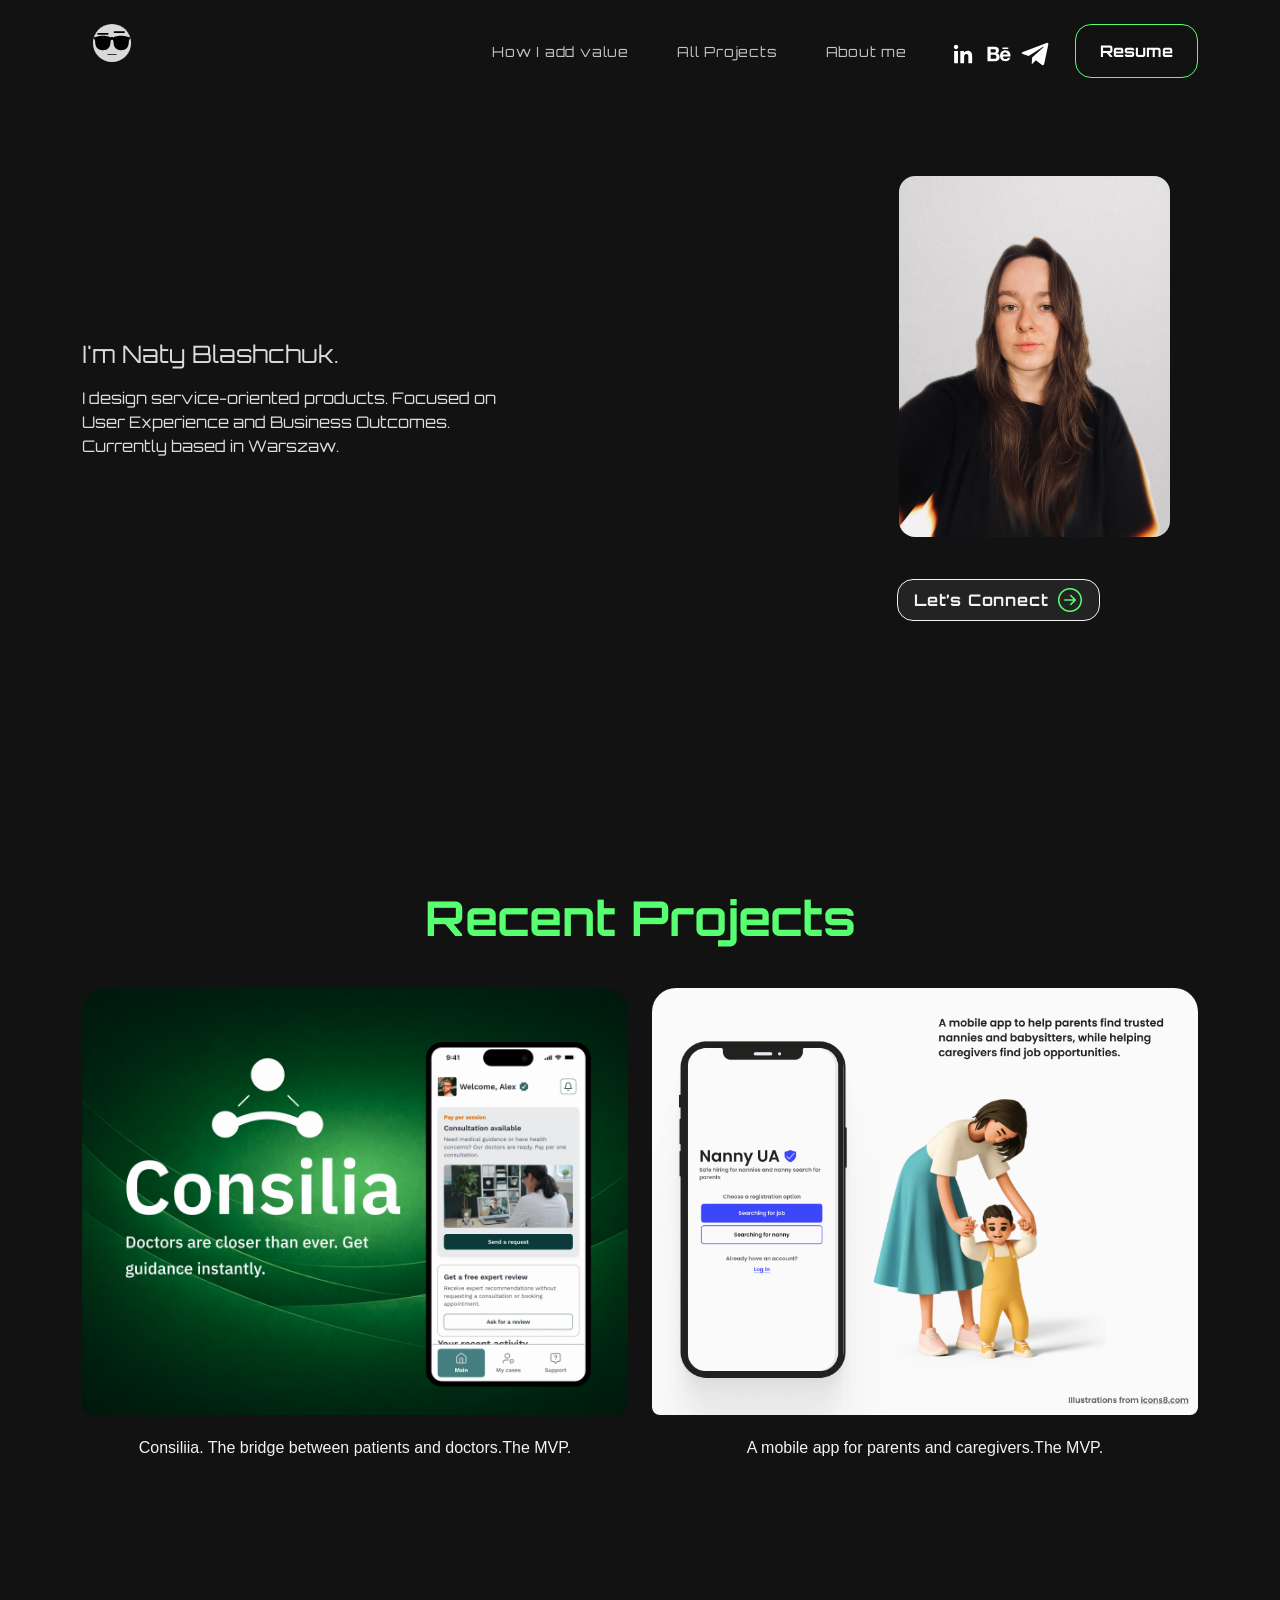
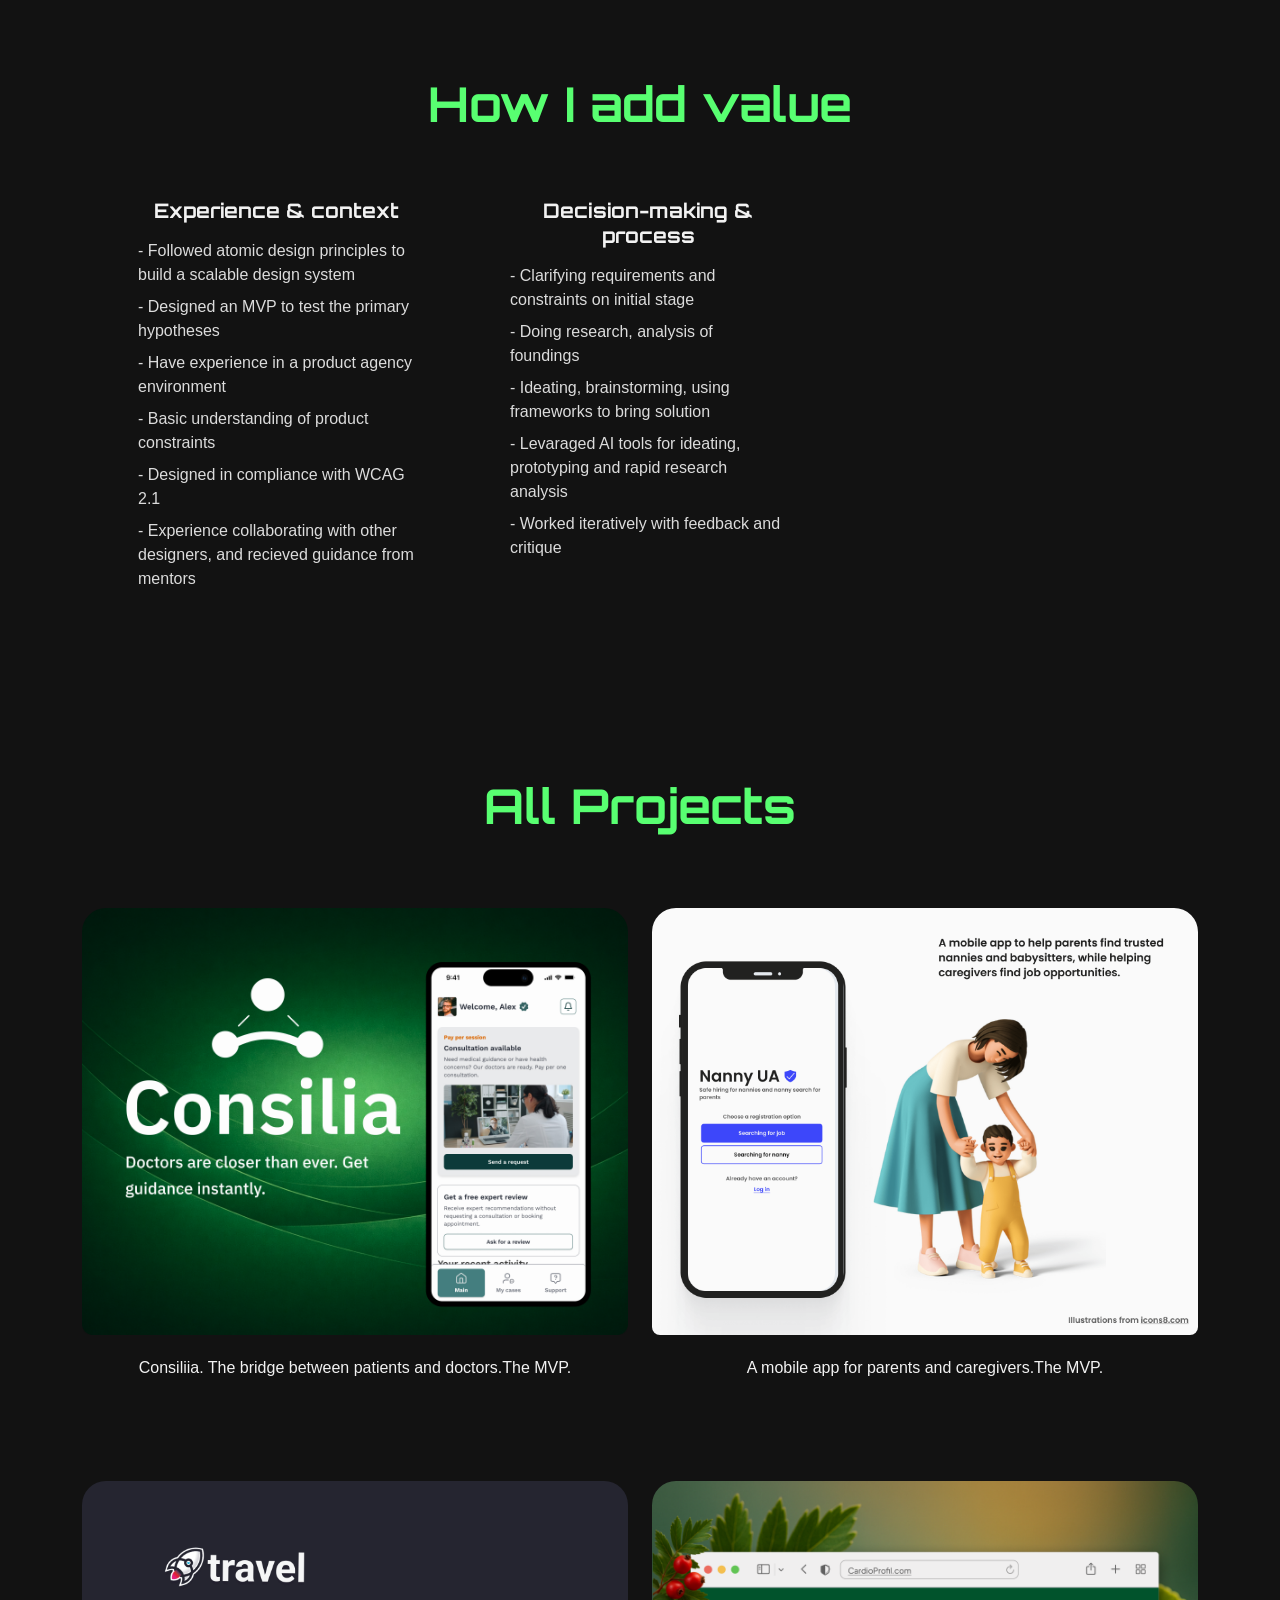
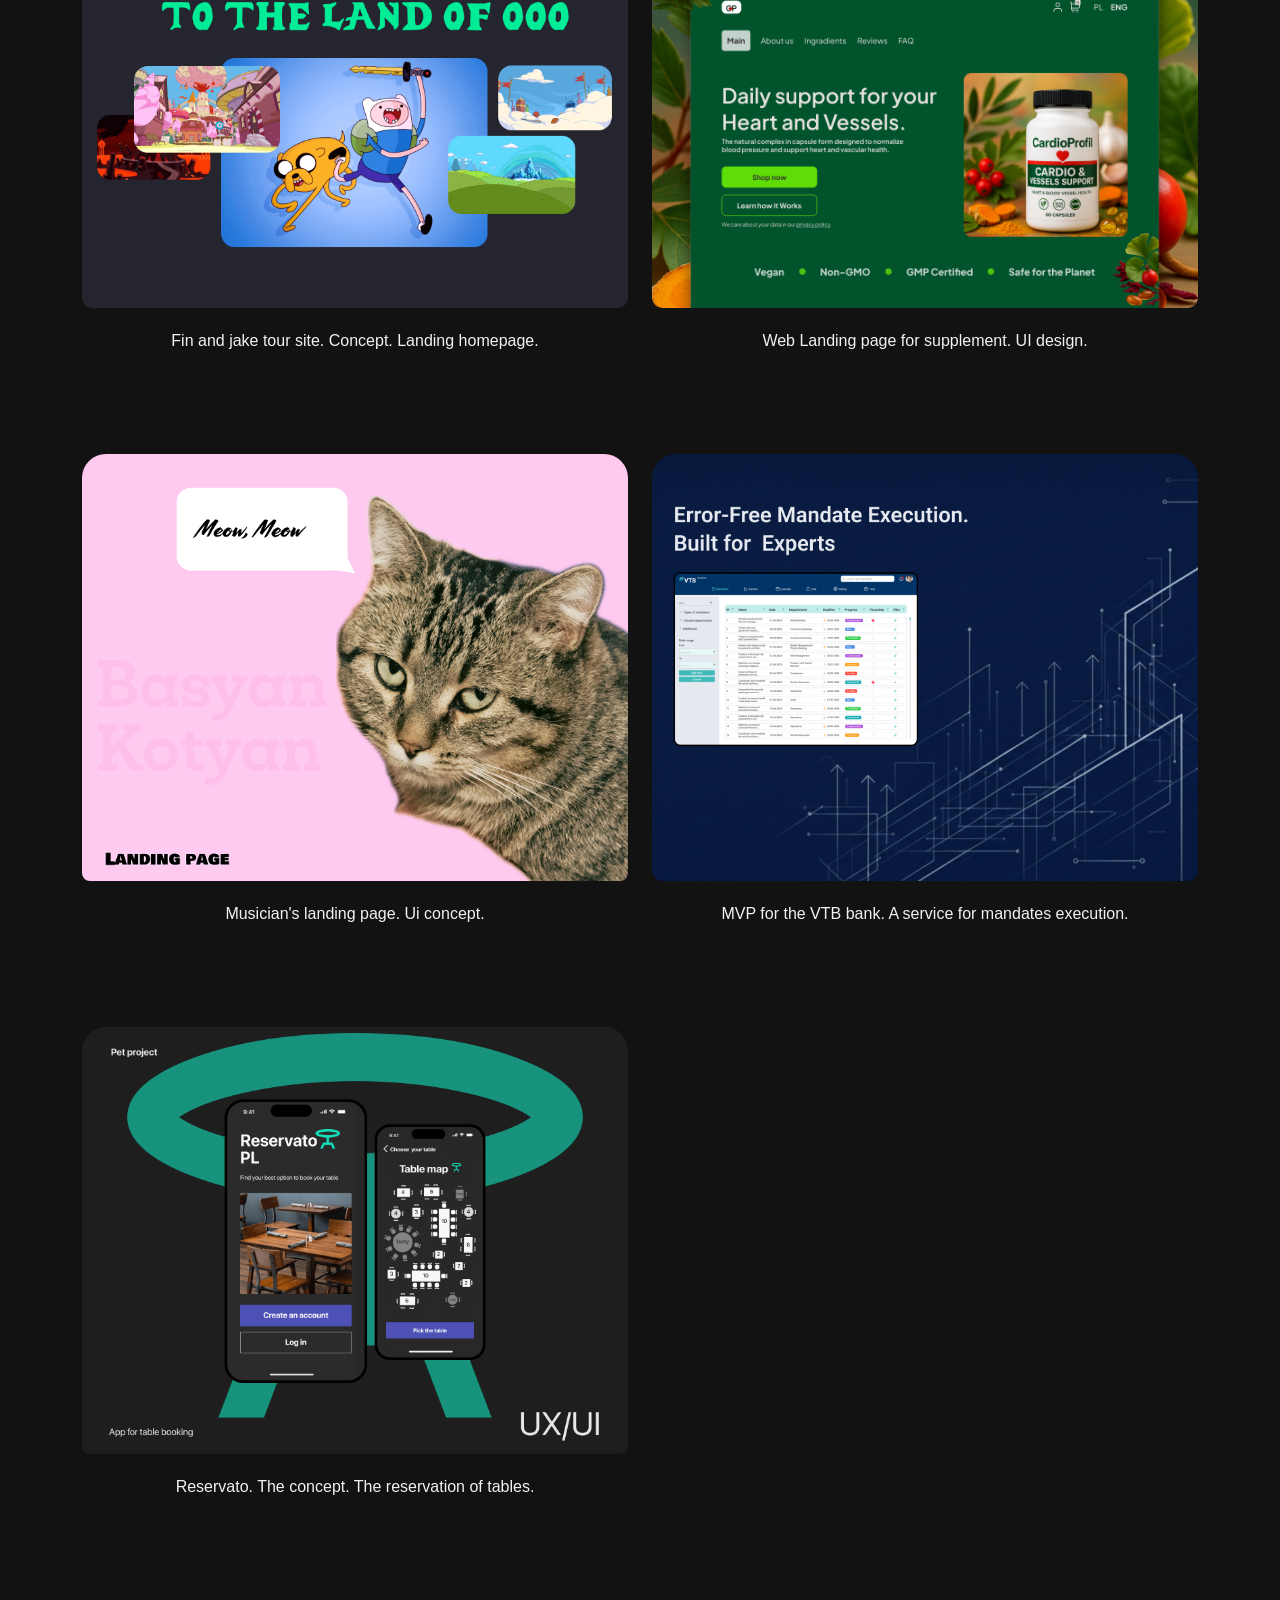
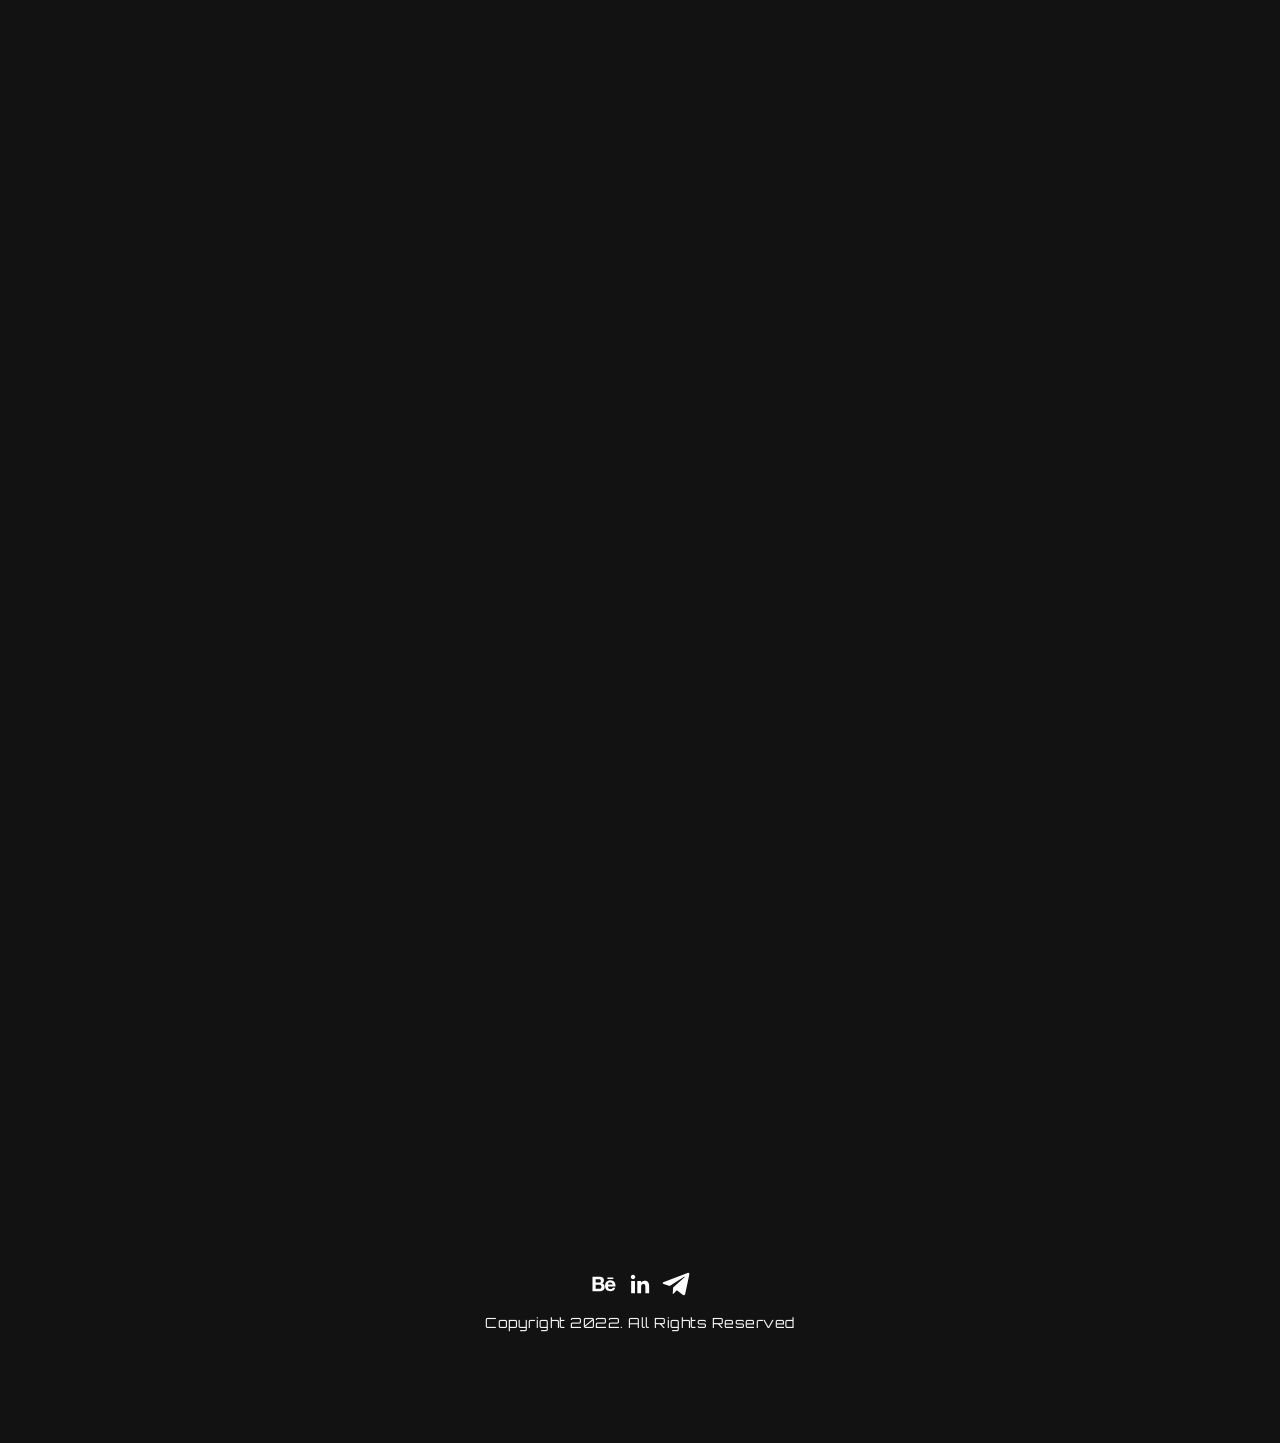
==== index.html @ f878c7b5 "bugs" ====
<!DOCTYPE html>
<html lang="en">
<head>
    <!-- Meta Tags -->
    <meta charset="UTF-8">
    <meta http-equiv="X-UA-Compatible" content="IE=edge">
    <meta name="viewport" content="width=device-width, initial-scale=1.0">
    <!-- CSS Files -->
    <link rel="stylesheet" href="bootstrap.min.css">
    <link rel="stylesheet" href="https://cdnjs.cloudflare.com/ajax/libs/OwlCarousel2/2.3.4/assets/owl.carousel.min.css">
    <link rel="stylesheet" href="https://cdnjs.cloudflare.com/ajax/libs/OwlCarousel2/2.3.4/assets/owl.theme.default.min.css">
    <link rel="stylesheet" href="https://cdnjs.cloudflare.com/ajax/libs/animate.css/3.4.0/animate.min.css">
    <link rel="stylesheet" href="style.css">
    <link rel="stylesheet" href="responsive.css">
     <link href="https://fonts.googleapis.com/css2?family=Orbitron:wght@500;700&family=REM&display=swap" rel="stylesheet">

    <title>Portfolio</title>
</head>
<body>

    <main>
        <!-- Navbar -->
            <nav class="navbar navbar-expand-md">
            <div class="container">
                <a class="navbar-brand" href="index.html">
                    <img src="logo 1.svg" alt="Logo">
                </a>
                <button class="navbar-toggler" data-bs-toggle="collapse" data-bs-target="#navbarNav" aria-controls="navbarNav" aria-expanded="false" aria-label="Toggle navigation">
                <span class="navbar-toggler-icon"></span>
                </button>
                <div class="collapse navbar-collapse" tabindex="-1" id="navbarNav">
                    <ul class="navbar-nav ms-auto">                       
                        <li class="nav-item">
                            <a class="nav-link" href="#ValuesPropositions"> How I add value</a>
                        </li>
                         <li class="nav-item">
                            <a class="nav-link" href="#project"> All Projects</a>
                        </li>
                        <li class="nav-item">
                            <a class="nav-link" href="#aboutme">About me</a>
                        </li>
                    </ul>
                    <span class="navbar-text">
                        <div class="social-icon">
                            <a href="https://www.linkedin.com/in/nataliia-blashchuk-microuniverse010101"><img src="nav-icon1.svg" alt="Icon"></a>
                            <a href="https://www.behance.net/microuniverse010101"><img src="nav-icon2.svg" alt="Icon"></a>
                            <a href="https://t.me/microuniverseNP"><img src="nav-icon3.svg" alt="Icon"></a>
                        </div>
                        <button class = "vvd" onclick="goBackToPreviousPage5()" href="MyCV.pdf" class="vvd" ><span>Resume</span></button>
                    </span>
                </div>
            </div>
        </nav>
        <!-- Navbar End -->

        <!-- Banner -->
         <section class="banner" id="home">
            <div class="container">
                <div class="row align-items-center">
                    <div class="col-12 col-md-6 col-xl-7 wow fadeIn" data-wow-duration="1.5s">
                        <h2>I'm Naty Blashchuk.</h2><p> I design service-oriented products. Focused on User Experience and Business Outcomes. <br> Currently based in Warszaw.</p> 
                    </div>
                    <div class="col-12 col-md-6 col-xl-5 wow zoo" data-wow-duration="1.5s">
                        <img src="about- 01.png" alt="Image">
                         <button onclick="location.href='mailto:natalienevergiveup@mail.com';">Let’s Connect <i class="bi bi-arrow-right-circle"></i></button>
                    </div>
                </div>
            </div>
        </section>
        <!-- Banner End -->




         <!--Recent Projects -->
        <section class="proj-recent" id="recentproject">
            <div class="container">
                <div class="row">
                    <div class="col-12 wow fadeIn" data-wow-duration="1.5s">
                          <h1>Recent Projects</h1>
                           <div class="tab-content" id ="pills-tabContent wow slide InUp" data-wow-duration="1.5s" href="project1.html">
                            <div class="tab-pane fade show active" id ="pills-home" role="tabpanel" aria-labelledby="pills-home-tab">
                                <div class="row">
                                      <div class="col-12 col-sm-8 col-md-6">
                                         <div class="proj-imgbx">
                                              <img src="preview-consilia.png" alt ="Image">
                                               <br><br> <h6>Consiliia. The bridge between patients and doctors.The MVP.</h6><br><br>
                                            <div class="proj-txtx">
                                             <button><a href="https://www.behance.net/gallery/243395623/Consilia-Patience-experience-The-MVP-concept" target="_blank"> Go to the project</a></button>

                                             </div>
                                    </div>
                                    </div>
                           <div class="col-12 col-sm-8 col-md-6">
                                         <div class="proj-imgbx">
                                            <img src="project-nanny.png" alt="Image">
                                                 <br> <br><h6>A mobile app for parents and caregivers.The MVP. </h6> <br><br>
                                            <div class="proj-txtx">
                                             <button><a href="https://www.behance.net/gallery/223070539/A-mobile-app-for-parents-and-caregivers-MVP" target="_blank"> Go to the project</a></button>
                                             </div>

                                    </div>
                                    </div>
                    </div>     
                </div>
            </div> 

    <!-- ENd -->

       <!-- Value Propositions-->
         <section class="values-prop" id="ValuesPropositions">
            <div class="container">
                <div class="row">
                    <div class="col-12 wow fadeIn" data-wow-duration="1.5s">
                          <h1 class="headvalue1">How I add value</h1>              
                   <div class="values-grid">
    <div class="values-block">
      <h3>Experience & context</h3>
      <ul>
        <li> - Followed atomic design principles to build a scalable design system</li>
          <li> - Designed an MVP to test the primary hypotheses</li>
        <li> - Have experience in a product agency environment </li>
        <li> - Basic understanding of product constraints </li>
          <li> - Designed in compliance with WCAG 2.1 </li>
            <li> - Experience collaborating with other designers, and recieved guidance from mentors</li>
      </ul>
    </div>
               
    <div class="values-block">
      <h3>Decision-making & process</h3>
      <ul>
        <li> - Clarifying requirements and constraints on initial stage</li>
        <li> - Doing research, analysis of foundings </li>
        <li> - Ideating, brainstorming, using frameworks to bring solution </li>
        <li> - Levaraged AI tools for ideating, prototyping and rapid research analysis  </li>
         <li> - Worked iteratively with feedback and critique  </li>
      </ul>
    </div>

  </div>
</section>
                    </div>
                      </div>
                </div>


        <!-- All Projects -->
        <section class="project" id="project">
            <div class="container">
                <div class="row">
                    <div class="col-12 wow fadeIn" data-wow-duration="1.5s">
                        <h1>All Projects</h1>
                      <div class="tab-content" id ="pills-tabContent wow slide InUp" data-wow-duration="1.5s" href="project1.html">
                            <div class="tab-pane fade show active" id ="pills-home" role="tabpanel" aria-labelledby="pills-home-tab">
                                <div class="row">
                                       <div class="col-12 col-sm-8 col-md-6">
                                        
                                         <div class="proj-imgbx">
                                            <img src="preview-consilia.png" alt ="Image">
                                         <br> <br> <h6>Consiliia. The bridge between patients and doctors.The MVP.</h6><br><br>
                                            <div class="proj-txtx">
                                             <button><a href="https://www.behance.net/gallery/243395623/Consilia-Patience-experience-The-MVP-concept" target="_blank"> Go to the project</a></button>



                                             </div>
                                    </div>
                                    </div>

                                     <div class="col-12 col-sm-8 col-md-6">
                                         <div class="proj-imgbx">
                                            <img src="project-nanny.png" alt="Image">
                                              <br><br> <h6> A mobile app for parents and caregivers.The MVP.</h6><br><br>
                                            <div class="proj-txtx">
                                             <button><a href="https://www.behance.net/gallery/223070539/A-mobile-app-for-parents-and-caregivers-MVP" target="_blank"> Go to the project</a></button>

                                             </div>
                                    </div>
                                    </div>
                                    <div class="col-12 col-sm-8 col-md-6">
                                
                                         <div class="proj-imgbx">
                                            <img src="project-fin.png" alt="Image">
                                            <br><br><h6>Fin and jake tour site. Concept. Landing homepage. </h6><br><br>
                                            <div class="proj-txtx">
                                             <button><a href="https://www.behance.net/gallery/206896893/Fin-and-Jake-tour-website-Concept-Landing-homepage" target="_blank"> Go to the project</a></button>

       

                                            </div>
                                        </div>
                                    </div>

                                         <div class="col-12 col-sm-8 col-md-6">
                                        <div class="proj-imgbx">
                                            <img src="supplement.png" alt="Image">
                                              <br> <br> <h6> Web Landing page for supplement. UI design. <br></h6><br><br>
                                            <div class="proj-txtx">
                                                 <button><a href="https://www.behance.net/gallery/237209597/Landing-page-for-a-Diet-Supplement-UI-concept" target="_blank"> Go to the project</a></button>
                                           
                                            </div>
                                        </div>
                                    </div>   

                                    <div class="col-12 col-sm-8 col-md-6">
                                        <div class="proj-imgbx">
                                            <img src="project-img3.png" alt="Image">
                                            <br><br><h6>Musician's landing page. Ui concept.</h6><br><br>
                                            <div class="proj-txtx">
                                             <button><a href="https://www.behance.net/gallery/180748959/Landing-page-UI-concept" target="_blank"> Go to the project</a></button>
                                           
                                            </div>
                                        </div>
                                    </div>
                                    <div class="col-12 col-sm-8 col-md-6">
                          
                                        <div class="proj-imgbx">
                                            <img src="project-03.png" alt="Image">
                                            <br><br> <h6> MVP for the VTB bank. A service for mandates execution. </h6><br><br>
                                            <div class="proj-txtx">

                                                <button><a href="https://www.behance.net/gallery/229680597/MVP-for-mandates-execution-Case-Study" target="_blank"> Go to the project</a></button>
                                                 
                                            </div>
                                        </div>
                                    </div>
                                   <div class="col-12 col-sm-8 col-md-6">
                                        <div class="proj-imgbx">
                                            <img src="project-img2.png" alt="Image">
                                            <br> <br> <h6> Reservato. The concept. The reservation of tables. </h6><br><br>
                                             <div class="proj-txtx">
                                                <button><a href="https://www.behance.net/gallery/221016357/Reservato-The-concept-Reservation-of-the-tables" target="_blank"> Go to the project</a></button>
                                            </div>
                                        </div>
                                    </div>
                                </div>                            
                                       
            <img class="sdf2" src="color-sharp2.png" alt="Image">
        </section>
        <!-- Projects End -->
        <!-- about me  -->
        <section class="contact" id="aboutme">
            <div class="container">
                <div class="row align-items-right">
                    <div class="col-12 col-md-12 wow zoomIn" data-wow-duration="1.5s">
                      <h1>About me</h1>  
                    </div>
                    <div class="col-12 col-md-12 wow fadeIn" data-wow-duration="1.5s">
                            <div class="row">
                                <div class="col-12 col-sm-12 px-4">                                                                    
                                 <h2>From Medical Statistics to UX/UI Aesthetics</h2>                    
<div class="two-column-text">
                   <p>Hi, I’m Natalia, trying to break into mastery in desing. With a background in healthcare and logistics, I might bring a unique perspective to design by combining analytical thinking, adaptability, and a deep appreciation for human-centered solutions and buisness value. <br>
                      <img src="about-02.png" alt="Image"> <br><br>DESIGN BECAME MY FOCUS because it offers a dynamic and modern environment where I can merge various disciplines, including psychology, marketing, strategy, and development. It excites me to create intuitive and functional solutions that improve user experiences while also allowing me to continue growing and exploring new roles within the field.
                               <br><br> My goal is to land a junior UI/UX position, where I can contribute my skills, creativity, and dedication to meaningful projects. </p>
                               <p><img src="about-05.png" alt="Image"> <br><br> <img src="about-03.png" alt="Image">  </p>
                        
                </div>
                                </div>
                            </div>
                        </form>
                    </div>
                </div>
            </div>
        </section>
        <!-- About me end-->

        <!-- Footer -->
        <footer class="footer">
            <div class="container">
                <div class="row align-items-center">
                    <div class="col-12">
                            <div class="row">                              
                            </div>
                    </div>  
                    <div class="col-12 col-md-12 text-center">
                        <div class="social-icon">
                          <a href="https://www.behance.net/179e2bdc"><img src="nav-icon2.svg" alt="Icon"></a>
                            <a href="https://www.linkedin.com/in/nataliia-blashchuk-5b3875188/"><img src="nav-icon1.svg" alt="Icon"></a>
                            <a href="https://t.me/microuniverseNP"><img src="nav-icon3.svg" alt="Icon"></a>
                        </div>
                        <p>Copyright 2022. All Rights Reserved</p>
                    </div>
                </div>
            </div>
        </footer>
        <!-- Footer End -->

    </main>

    <!-- JS Files -->
    <script src="jquery-3.6.0.min.js"></script>
    <script src="https://cdnjs.cloudflare.com/ajax/libs/OwlCarousel2/2.3.4/owl.carousel.min.js"></script>
    <script src="https://cdnjs.cloudflare.com/ajax/libs/wow/1.1.2/wow.min.js"></script>
    <script src="bootstrap.bundle.min.js"></script>
    <script src="main.js"></script>
</body>
</html>
---- style.css ----
@import url("https://cdn.jsdelivr.net/npm/bootstrap-icons@1.8.3/font/bootstrap-icons.css");
@import url("https://stackpath.bootstrapcdn.com/font-awesome/4.7.0/css/font-awesome.min.css");


/************ Default Css ************/
* {
	margin: 0;
	padding: 0;
	box-sizing: border-box;
    
}
html {
    
	scroll-behavior: smooth;
    scroll-padding-top: 56px;
}
body {
    color:#dcdcdc;
    font-family: Orbitron;
	font-weight: 400;
    font-size: 16px;
	overflow-x: hidden;
    position: relative;
	background-color: #121212;
}
h1, h2, h3, h4, h5, h6 {
	margin: 0;
	padding: 0;
	line-height: normal;
}

p, a, li, button, ul {
	margin: 0;
	padding: 0;
	line-height: normal;
    text-decoration: none;

}
a:hover {
	text-decoration: none
}
img {
	width: 100%;
	height: auto;
    border-radius:8px;
}
button {
	border: 0;
	background-color: transparent;
}
input:focus, textarea:focus, select:focus {
    outline: none;
}
@media (min-width:1700px) {
	main .container {
		max-width: 100%;
		padding: 0 152px;
	}
}
nav.navbar.scrolled {
    background-color: #121212;
    height: auto;
}

/************ Navbar Css ************/
.banner{
    background-color: #121212;
}
nav.navbar {
    position: fixed;
    width: 100%;
    top:0;
    z-index: 9999;
    transition: 0.3s ease-in-out;
}

nav.navbar img {
    width: 90%;
}
nav.navbar ul.navbar-nav li.nav-item a.nav-link {
    font-weight: 400;
    color: #fff;
    letter-spacing: 0.8px;
    padding: 16px,24px;
    font-size: 18px;
    opacity: 0.75;
}
nav.navbar ul.navbar-nav li.nav-item a.nav-link:hover,
nav.navbar ul.navbar-nav li.nav-item a.nav-link.active {
    opacity: 1;
    color: #58FF71;
}
span.navbar-text {
    display: flex;
    align-items: center;
}
.social-icon {
    display: inline-block;
   
}
.social-icon a {
    width: 24px;
    height: 24px;
    display: inline-flex;
    border-radius: 8%;
    padding-top: 24px;
    align-items: center;
    justify-content: center;
    line-height: 1;
   
}
.social-icon a::before {
    content: "";
    width: 24px;
    height: 24x;
    position: absolute;
    background-color: #58FF71;
    border-radius: 16%;
    transform: scale(0);
	transition: 0.3s ease-in-out;
}
.social-icon a:hover::before {
    transform: scale(1);
}
.social-icon a img {
	width: 100%;
	z-index: 1;
	transition: 0.3s ease-in-out;
}
.social-icon a:hover img {
	filter: brightness(0) saturate(100%) invert(0%) sepia(7%) saturate(98%) hue-rotate(346deg) brightness(95%) contrast(86%);
}
.navbar-text button {
    font-weight: 700;
    color: #fff;
    border: 1px solid #58FF71;
     border-radius: 16px;
    padding: 18px 32px;
    font-size: 18px;
    margin-left: 24px;
	position: relative;
	background-color: transparent;
	transition: 0.3s ease-in-out;
}
.navbar-text button span {
	z-index: 1;
}
.navbar-text button::before {
    content: "";
    width: 0%;
    height: 100%;
    position: absolute;
    background-color: #58FF71;
    border-radius: 16px;
    left: 0;
    top: 0;
    z-index: -1;
	transition: 0.3s ease-in-out;
}
.navbar-text button:hover {
	color: #121212;
}
.navbar-text button:hover::before {
	content: "";
	width: 100%;
	height: 100%;
	position: absolute;
}
nav.navbar .navbar-toggler:active,
nav.navbar .navbar-toggler:focus {
	outline: none;
    box-shadow: none;
}
nav.navbar .navbar-toggler-icon {
	width: 32px;
	height: 18px;
	background-image: none;
	position: relative;
	border-bottom: 2px solid #fff;
	transition: all 300ms linear;
    top: -2px;
}
nav.navbar .navbar-toggler-icon:focus {
	border-bottom: 2px solid #fff;
}
nav.navbar .navbar-toggler-icon:after,
nav.navbar .navbar-toggler-icon:before {
	width: 32px;
	position: absolute;
	height: 2px;
	background-color: #fff;
	top: 0;
	left: 0;
	content: '';
	z-index: 2;
	transition: all 300ms linear;
}
nav.navbar .navbar-toggler-icon:after {
	top: 8px;
}
nav.navbar .navbar-toggler[aria-expanded="true"] .navbar-toggler-icon:after {
	transform: rotate(45deg);
	background-color: #fff;
	height: 6px;
}
nav.navbar .navbar-toggler[aria-expanded="true"] .navbar-toggler-icon:before {
	transform: translateY(8px) rotate(-45deg);
	background-color: #fff;
	height: 6px;
}
nav.navbar .navbar-toggler[aria-expanded="true"] .navbar-toggler-icon {
	border-color: transparent;
}

.nav-item {
    padding-right: 32px;
}
.vvd,.taglin{
    border-radius: 8px;
   padding-left: 24px;
}




/************ Banner Css ************/

.banner h2 {
    font-size: 24px;
    max-width: 500px;
    color:#dcdcdc;
    font-weight: 100;
    line-height: 1.3em;
    display: inline-block;
}


.banner p {
    max-width: 440px;
    padding-top: 16px;
    color:#dcdcdc;
    font-weight: 100;
    line-height: 1.5em;
}

    
.banner img {
    animation: updown 6s linear infinite;
}

@keyframes updown {
    0% {
        transform: translateY(-20px);
    }
    50% {
        transform: translateY(20px);
    }
    100% {
        transform: translateY(-20px);
    }
}


.banner button {
    color: #f2f2f2;
     padding: 8px 16px;
    border: 1px solid #f2f2f2;
    background-color: #232323;
     border-radius: 16px;
    font-weight: 700;
    font-size: 24px;
    margin-top: 60px;
    letter-spacing: 0.8px;
    display: flex;
    align-items: center;
}
.banner button i {
	font-size: 25px;
    color: #58FF71;
	margin-left: 10px;
	transition: 0.3s ease-in-out;
	line-height: 1;
}
.banner button:hover i {
	margin-left: 25px;
}

.banner img {
    border-radius: 16px;
}





.sdf {
    top: 28%;
    position: absolute;
    bottom: 0;
    width: 40%;
    z-index: -4;
}

/************ Recent Projects ************/
.proj-recent {
 margin-top:200px;
 margin-bottom:112px;

}

.proj-recent {  
     background-color: #121212;
    position: relative;
     margin-top:200px;
   
}

.proj-recent h1 {
    margin-bottom: 40px;
    color:#58FF71;
    font-size: 48px;
    font-family: Orbitron;
	font-weight: 700;
    text-align: center;
    
}
.proj-recent h6 {
  
     margin-bottom:24px;
    color:#f2f2f2;
    font-size: 16px;
    font-family:Helvetica;
	font-weight: 500;
    text-align: center;
    
    
}


/************ ValuesProp ************/

.headvalue1 {
    margin-top: 112px;
    color:#58FF71;
    font-size: 48px;
    font-family: Orbitron;
	font-weight: 700;
    text-align: center; 
} 

.values-prop h3 {
    padding-left: 16px;
    color:#f2f2f2;
    font-size: 20px;
    font-family: Orbitron;
	font-weight: 700;
    text-align: center; 
} 


.values-section {
  padding: 24px 16px;
  max-width: 1100px;
  margin: 0 auto;
}



.values-grid {
  display: grid;
  grid-template-columns: repeat( 1fr);
  gap: 48px;
}


.values-block {
    margin-top: 24px;
    font-family: Helvetica;
    font-size: 16px;
    font-weight: 500;

}
.values-block ul {
  list-style: none;
  padding: 16px;
  margin: 0;
}

.values-block li {
  position: relative;
  font-size: 16px;
  padding-left: 16px;
  line-height: 150%;
  margin-bottom: 8px;
  color:#dcdcdc;
}

.values-subtitle {
  max-width: 600px;
  margin: 0 auto 80px;
  text-align: center;
  font-size: 16px;
    line-height: 150%;
  opacity: 0.9;
}

.values-grid {
  display: grid;
  grid-template-columns: repeat(3, 1fr);
  grid-template-rows: auto auto;
  gap: 48px;
}




/************ all Projects Css ************/
.project {  
     background-color: #121212;
    position: relative;
    margin-top: 112px;
   
}

.project h1 {
    padding-bottom: 32px;
    color:#58FF71;
    font-size: 48px;
    font-family: Orbitron;
	font-weight: 700;
    text-align: center;
    
}
.project h6 {
    margin-bottom:24px;
    color:#f2f2f2;
    font-size: 16px;
    font-family:Helvetica;
	font-weight: 500;
    text-align: center;
    
}

.proj-imgbx {
    position: relative;
    border-radius:24px;
    overflow: hidden;
    margin-bottom: 32px;
}
.proj-imgbx::before {
    content: "";
    background: rgb(149, 244, 169);
    opacity: 0.5;
    position: absolute;
    width: 100%;
    height: 0;
    transition: 0.4s ease-in-out;
}
.proj-imgbx:hover::before {
    height: 100%;
}

.proj-txtx {
    position: absolute;
    text-align: center;
    top: 65%;
    left: 50%;
    font-size: 24px;
    font-weight: 600;
    transform: translate(-50%, -50%);
    transition: 0.5s ease-in-out;
    opacity: 0;
    width: 100%;
}

.proj-imgbx:hover .proj-txtx {
    top: 50%;
    opacity: 1;
    

}

.proj-imgbx:hover::after{
    opacity: 1;

}


.sdf2 {
    top: 20%;
    position: absolute;
    bottom: 0;
    width: 35%;
    right: 0;
    z-index: -4;
}


/************ Projects Css end ************/

/************ About me ************/
.contact {
     margin-top: 112px;
     background-color: #121212;
     align-items:center; 
     display: flex;
     justify-content: space-between;
     
}
.contact h1 {
     margin-bottom:40px;
    color:#58FF71;
    font-size: 48px;
    font-family: Orbitron;
	font-weight: 700;
    text-align: center;
}
.two-column-text {
    padding-bottom: 24px;
    display: grid;
    grid-template-columns: 1fr 1fr; /* Two equal columns */
    gap: 32px; /* Space between the columns */
     
}


.two-column-text p:nth-child(odd) {   
     padding-bottom: 24px;
     color: #dcdcdc;
     border-radius: 8px;
     font-weight:300;
    
}

.two-column-text p:nth-child(even) { 
     padding-bottom: 24px;
     color: #dcdcdc;
    border-radius: 8px;
     font-weight:300;
}
.two-column-text p {
    text-align: justify; /* Makes the text look neat */
    /* Adds spacing between paragraphs */
}

/* For smaller screens, fallback to a single column */
@media (max-width: 768px) {
    .two-column-text {
        grid-template-columns: 1fr; /* Single column on smaller devices */
    }
}

.contact img{
    width:296px;
    width:60%;
    border-radius: 8;
    

}

.contact h2 {
	font-weight:700;
  
}

.contact p{
    padding-top:16px;
    padding-bottom: 16px;
    font-family:Helvetica;
    line-height: 150%;
    font-size: 16px;
    
}



/************ Footer Css ************/
.footer {
     background-color: #121212;
    margin-top: 32px;
    margin-bottom: 32px;
    padding-top:16px;
    background-position: center;
    background-size: cover;
    align-items: center;
    background-repeat: no-repeat;
}


.footer p {
    padding-top: 8px;
    font-weight: 400;
    font-size: 14px;
    color: #f5f5f5;
    letter-spacing: 0.5px;
    align-items: center;
    
}
.social-icon{
    align-items: center;
}
---- responsive.css ----
@media (max-width:1700px) {
     nav.navbar ul.navbar-nav li.nav-item a.nav-link {
        font-size: 16px;
        padding: 16px,16px;
    }

 
    .social-icon a {
        width: 32px;
        height: 32px;
    }
   .social-icon a::before {
        width: 32px;
        height: 32px;
    }
    
     .navbar-text button {
        padding: 16px 24px;
        font-size: 16px;
    }
   
     .banner {
        padding: 200px 0 64px 0;
    }
    .banner img{
        width: 60%;
        margin-left: 152px;
    }
 
    .banner p, .skill p, .project p {
        font-size: 16px;
    }
    .banner .taglin {
        font-size: 12px;
    }
    .banner button {
        font-size: 16px;
        margin-left: 150px;
    }
    .banner button i {
        font-size: 24px;
    }
    .project h2, .contact h2 {
        font-size: 36px;
    }
    .project .nav.nav-pills .nav-link {
        padding: 16px 0;
        font-size: 14px;
    }
    .proj-txtx h4 {
        font-size: 24px;
    }
    .proj-txtx span {
        font-size: 14px;
    }
    .contact h2 {
       font-size: 36px;
       padding-bottom: 24px;
    }
    .contact form input, .contact form textarea {
        border-radius: 14px;
        padding: 16px 24px;
        font-size: 15px;
    }
    .contact form input::placeholder, .contact form textarea::placeholder {
        font-size: 14px;
    }
    .contact form button {
        padding: 16px 40px;
        font-size: 15px;
        margin-top: 16px;
    }
    .contact img {
        width: 100%; 
      
    }

    .footer p {
        font-size: 14px;
    }
    .footer img {
        width: 15%;
    }
   
}
 .footer .social-icon a img {
        margin: 0;
    }

@media (max-width:1368px) {
    nav.navbar {
        padding: 16px,8;
    }
     nav.navbar ul.navbar-nav li.nav-item a.nav-link {
        padding: 16px,16px;
        font-size: 14px;
    }
      nav.navbar a.navbar-brand {
        width: 6%;
        margin-bottom: 16px;
    }
    .banner {
        padding: 176px 0 66px 0;
    }
 
    .skill p, .project p {
        font-size: 14px;
    }
   .contact img {
        width: 100%;
        padding-bottom: 24px;
    }
    .banner button {
        margin-top: 42px;
    }
    
    .books-slider {
        width: 88%;
    }
    .books p {
        margin: 16px 0 40px 0;
    }
    .proj-txtx h4 {
        font-size: 24px;
    }
    .proj-txtx span {
        font-size: 14px;
    }
  
}
 .footer .social-icon a img {
        margin: 0;
    }
    nav.navbar.scrolled {
        background-color: #121212;
       
    
}

@media (max-width:1199px) {
    main .container {
        max-width: 1075px;
    }
    .banner {
        padding: 152px 0 52px 0;
    }
     nav.navbar ul.navbar-nav li.nav-item a.nav-link {
        padding: 16px,16px;
        font-size: 14px;
    }
    
    .project p {
        width: 65%;
    }
    .project .nav.nav-pills {
        width: 75%;
    }

    .project h1 {

    font-size: 36px;
       
}
    .footer img {
        width: 26%;
    }
    .contact img {
        width: 60%;
        padding-bottom: 24px;
    }
    .banner img {
        width: 60%;
        margin-left: auto;
        display: block;
    }
     nav.navbar a.navbar-brand {
        width: 8%;
        margin-bottom: 16px;
    }
}
nav.navbar.scrolled {
    background-color: #121212;
}
 .footer .social-icon a img {
        margin: 0;
    }
    .navbar-toggler{
        padding-bottom: 32px;
    }

@media (max-width:1025px) {
    main .container {
        max-width: 960px;
    }
     
    .banner h1 {
        font-size: 32px;
    }
    
    .project h1 {
    font-size: 32px;
       
}
    .banner button {
        margin-top: 35px;
    }
  
 
 
    .project {
        margin-top:16px;
    }
    .project p {
        width: 75%;
    }
    .project .nav.nav-pills {
        width: 85%;
    }
    .contact {
        padding-bottom:16px;
        padding-top: 24px;
    }
     .contact img {
        width: 100%;
        padding-bottom: 16px;
    }
    .newsletter-bx {
        margin-top: -100px;
    }
     nav.navbar a.navbar-brand {
        width: 8%;
    }
   
    .banner p {
        width: 100%;
    }
     .tools p {
    padding-bottom: 24px;
   
    }
}
 .footer .social-icon a img {
        margin: 0;
    }
 






@media (max-width:991px) {
    .project .nav.nav-pills {
        width: 100%;
    }
    nav.navbar ul.navbar-nav li.nav-item a.nav-link {
        padding: 16px,16px;
        font-size: 14px;
    }
 
    .nav-item {
    padding-right: 16px;
}
    .project p {
        width: 100%;
    }

    
.values-grid {
  display: grid;
  grid-template-columns: repeat( 1fr);
  gap: 24px;
}
    .contact h2 {
	font-size: 24px;
}
    .project h5 {
    margin-bottom:16px;
    font-size: 20px;
    
}
     .books-slider {
        width: 100%;
    }
    .contact {
        margin-top: 24px;
         width: 100%;
         
    }
  .contact img {
        width: 60%;
    }
    
   
    .project h1 {
    font-size: 32px;
   padding-bottom:24px;
       
}
    .banner h1 {
        font-size: 32px;
    }
    
    .contact h2 {
    font-size: 32px;
       
}
    .banner .taglin {
        font-size: 14px;
    }
     nav.navbar a.navbar-brand {
        width: 8%;
    }
    .footer {
        padding: 0 0 24px 0;
    }
     .tools p {
    padding-bottom: 16px;
   
    }
}
 

 .footer .social-icon a img {
        margin: 0;
    }



    @media (max-width: 768px) {
  .values-grid {
    grid-template-columns: 1fr;
    gap: 32px;
  }

  .values-headline {
    font-size: 24px;
  }
}

@media (max-width:767px) {
    div#navbarNav {
        position: relative;
        top:0;
        background:#121212;
         padding: 16px,16px;
        transition: 0.3s ease-in-out;
    }
    nav.navbar a.navbar-brand {
        width: 12%;
    }
    .banner {
        background-position: center;
        padding: 80px 0 32px 0;
    }

    .banner img{
        width: 50%;
        margin-left: 16px;
       
    }

    .banner h2 {
        font-size: 24px;
        max-width: 400px;
        margin-left: 16px;
             
    }
    
.banner p {
        font-size:16px;
        max-width: 328px;
        margin-left: 16px;
        padding-bottom: 32px;
             
    }

    .banner button {
        margin-left: 16px;
    }
   .proj-recent {
 margin-top:64px;

}
  .proj-recent h1 {
font-size: 32px;

}

.values-subtitle{
    margin-top: 24px;
  
}
.values.block{
    margin-left: 16px;
}
    
    .contact img {
        width: 80%;

    }

    .newsletter-bx {
        border-radius: 35px;
        padding: 35px 14px;
        margin-bottom: 50px;
        margin-top: -85px;
    }
    .banner button {
        margin-top: 25px;
        margin-bottom: 35px;
    }
    
    .project h1{
        margin-top: 32px;
    } 
    
.values-prop h1 {
    margin-top: 32px;
    font-size: 32px;
    font-family: Orbitron;
	font-weight: 700;
    text-align: center; 
    
} 
.values-subtitle {
  padding-bottom: 24px;
}

 
    .newsletter-bx h3 {
        font-size: 20px;
        margin-bottom: 22px;
        text-align: center;
    }
    .footer img {
        width: 40%;
        margin: 0 auto 25px auto;
        display: block;
    }
    .footer .social-icon a img {
        margin: 0;
    }
    
    nav.navbar ul.navbar-nav li.nav-item a.nav-link {
        padding: 24px 16px;
        font-size: 16px;
        border-bottom: 1px solid rgb(255 255 255 / 20%);
    }
    span.navbar-text {
        flex-wrap: wrap;
    }
    span.navbar-text .social-icon {
        display: block;
        margin-left: 0;
        padding: 8px 16px;
        border-bottom: 1px solid rgb(255 255 255 / 20%);
        width: 100%;
    }
    .navbar-text button {
        padding: 16px 32px;
        font-size: 16px;
        margin: 16px 0 8px 16px;
        overflow: hidden;
    }
    .navbar-text button::before {
        width: 100%;
        left: -200px;
        z-index: 0;
    }
    .navbar-text button:hover::before {
        width: 100%;
        left: 0;
    }
    .navbar-text button span {
        z-index: 1;
        position: relative;
    }
    
    .project .nav.nav-pills {
        width: 100%;
        border-radius: 0;
    }
    .project .nav.nav-pills li.nav-item {
        width: 100%;
    }
    
    button#pills-contact-tab {
        /* border: 0px solid rgba(255, 255, 255, 0.5); */
        border-radius: 0;
    }
    button#pills-home-tab {
        /* border: 0px solid rgba(255, 255, 255, 0.5); */
        border-radius: 0;
    }
    button#pills-profile-tab {
        border-left: 1px solid rgba(255, 255, 255, 0.5);
        border-right: 1px solid rgba(255, 255, 255, 0.5);
        border-top: 0px solid rgba(255, 255, 255, 0.5);
        border-bottom: 0px solid rgba(255, 255, 255, 0.5);
    }
}
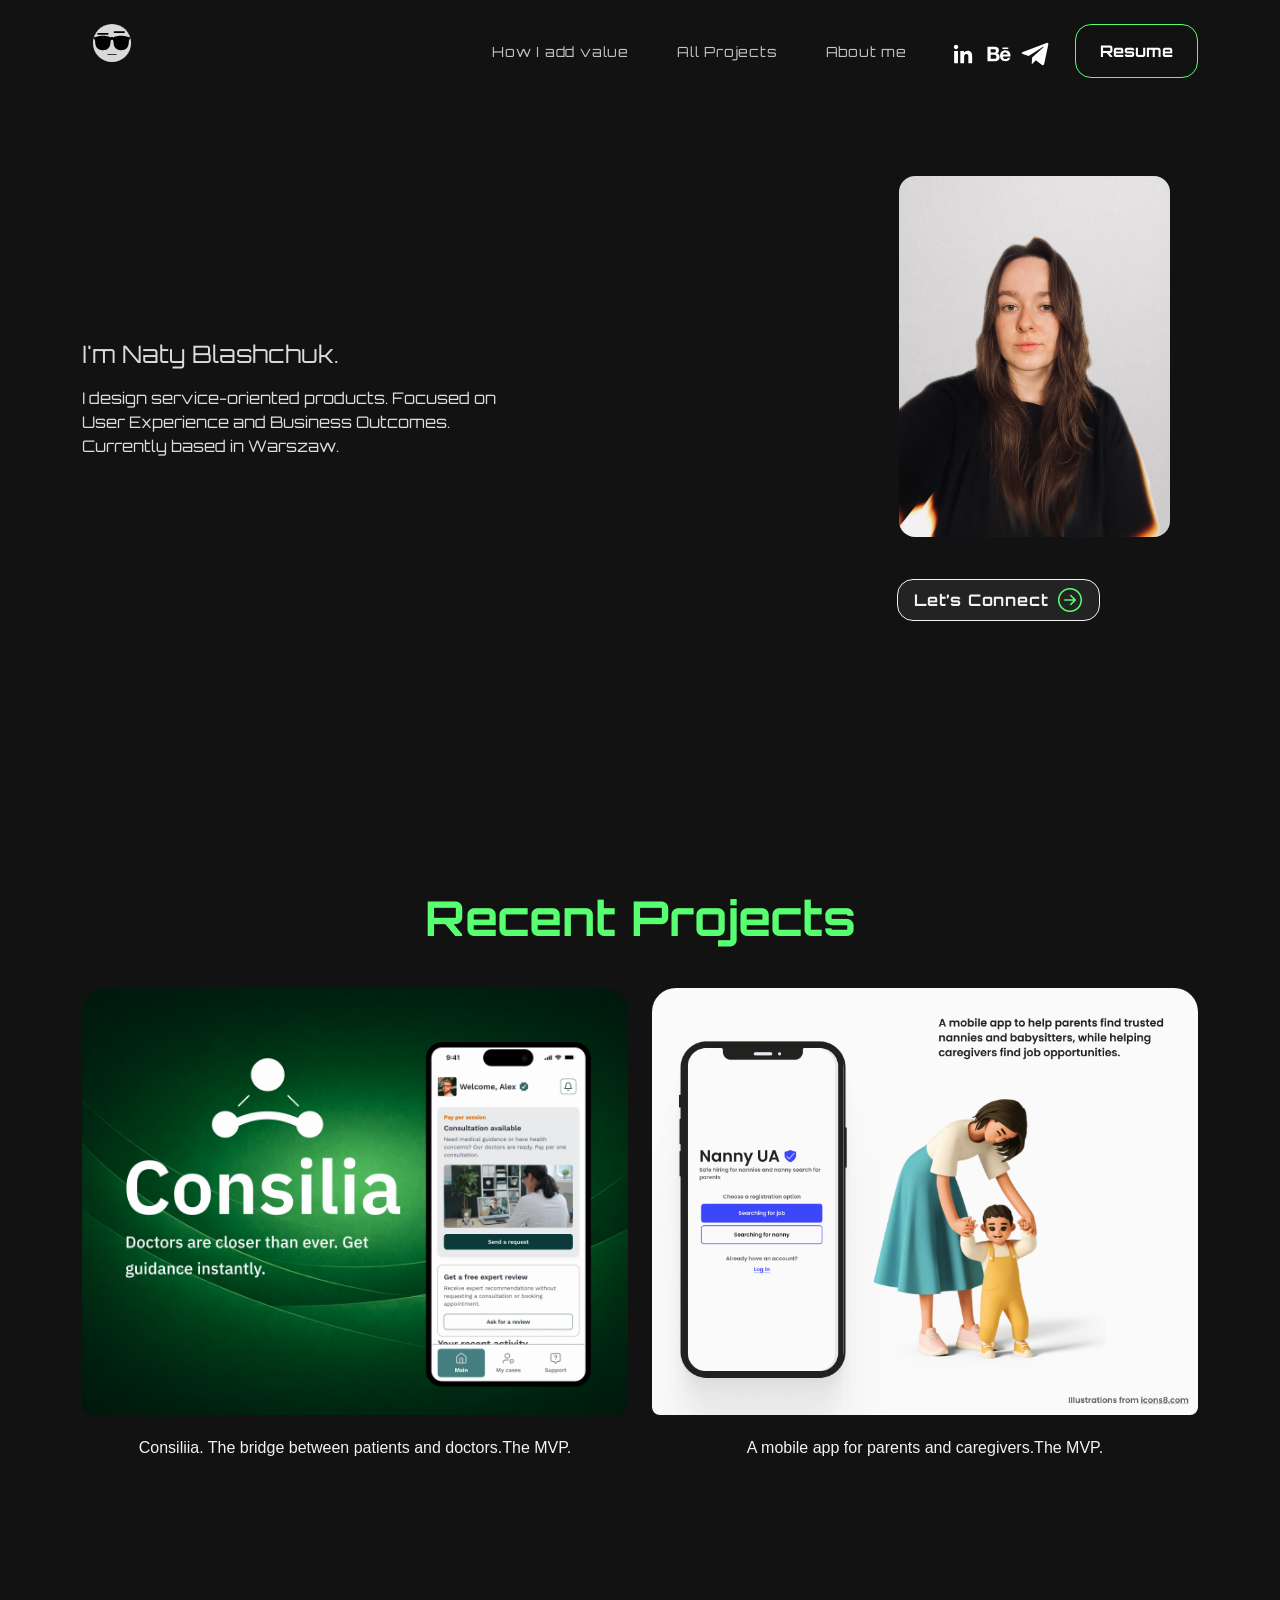
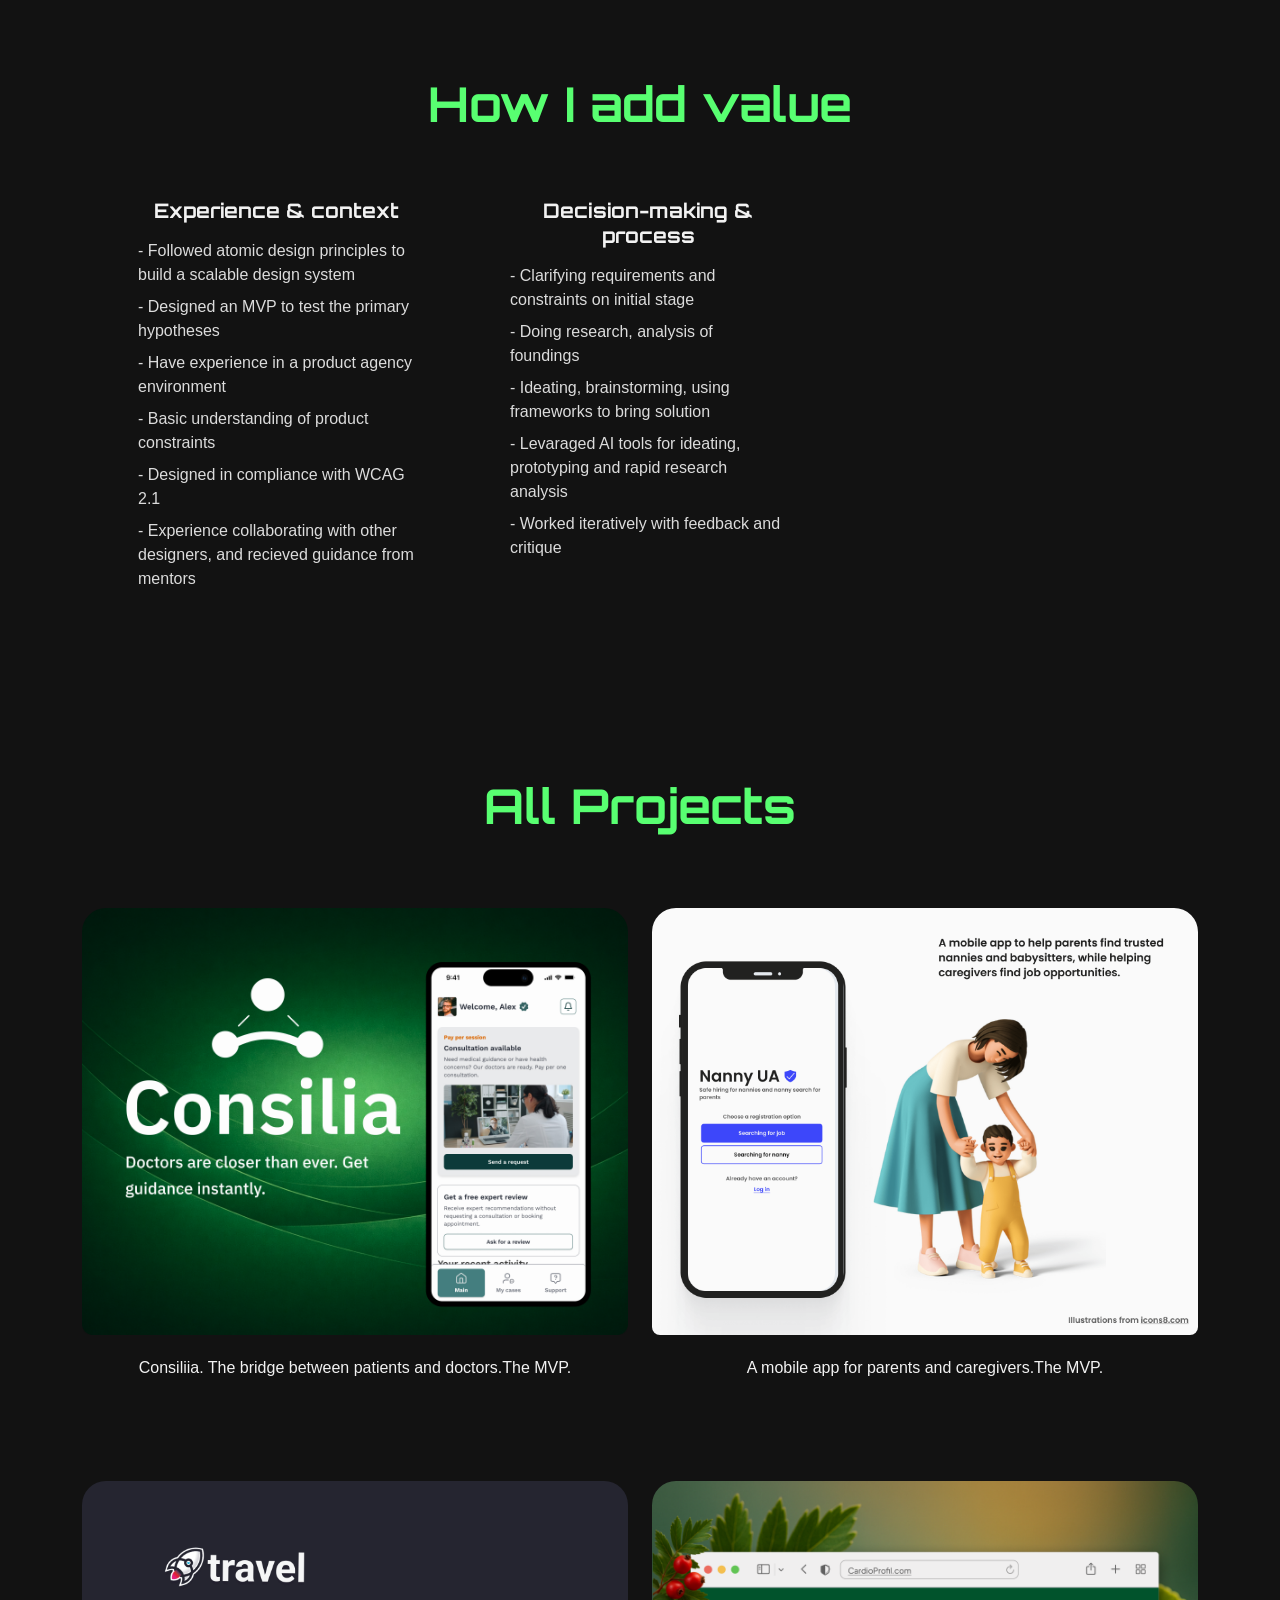
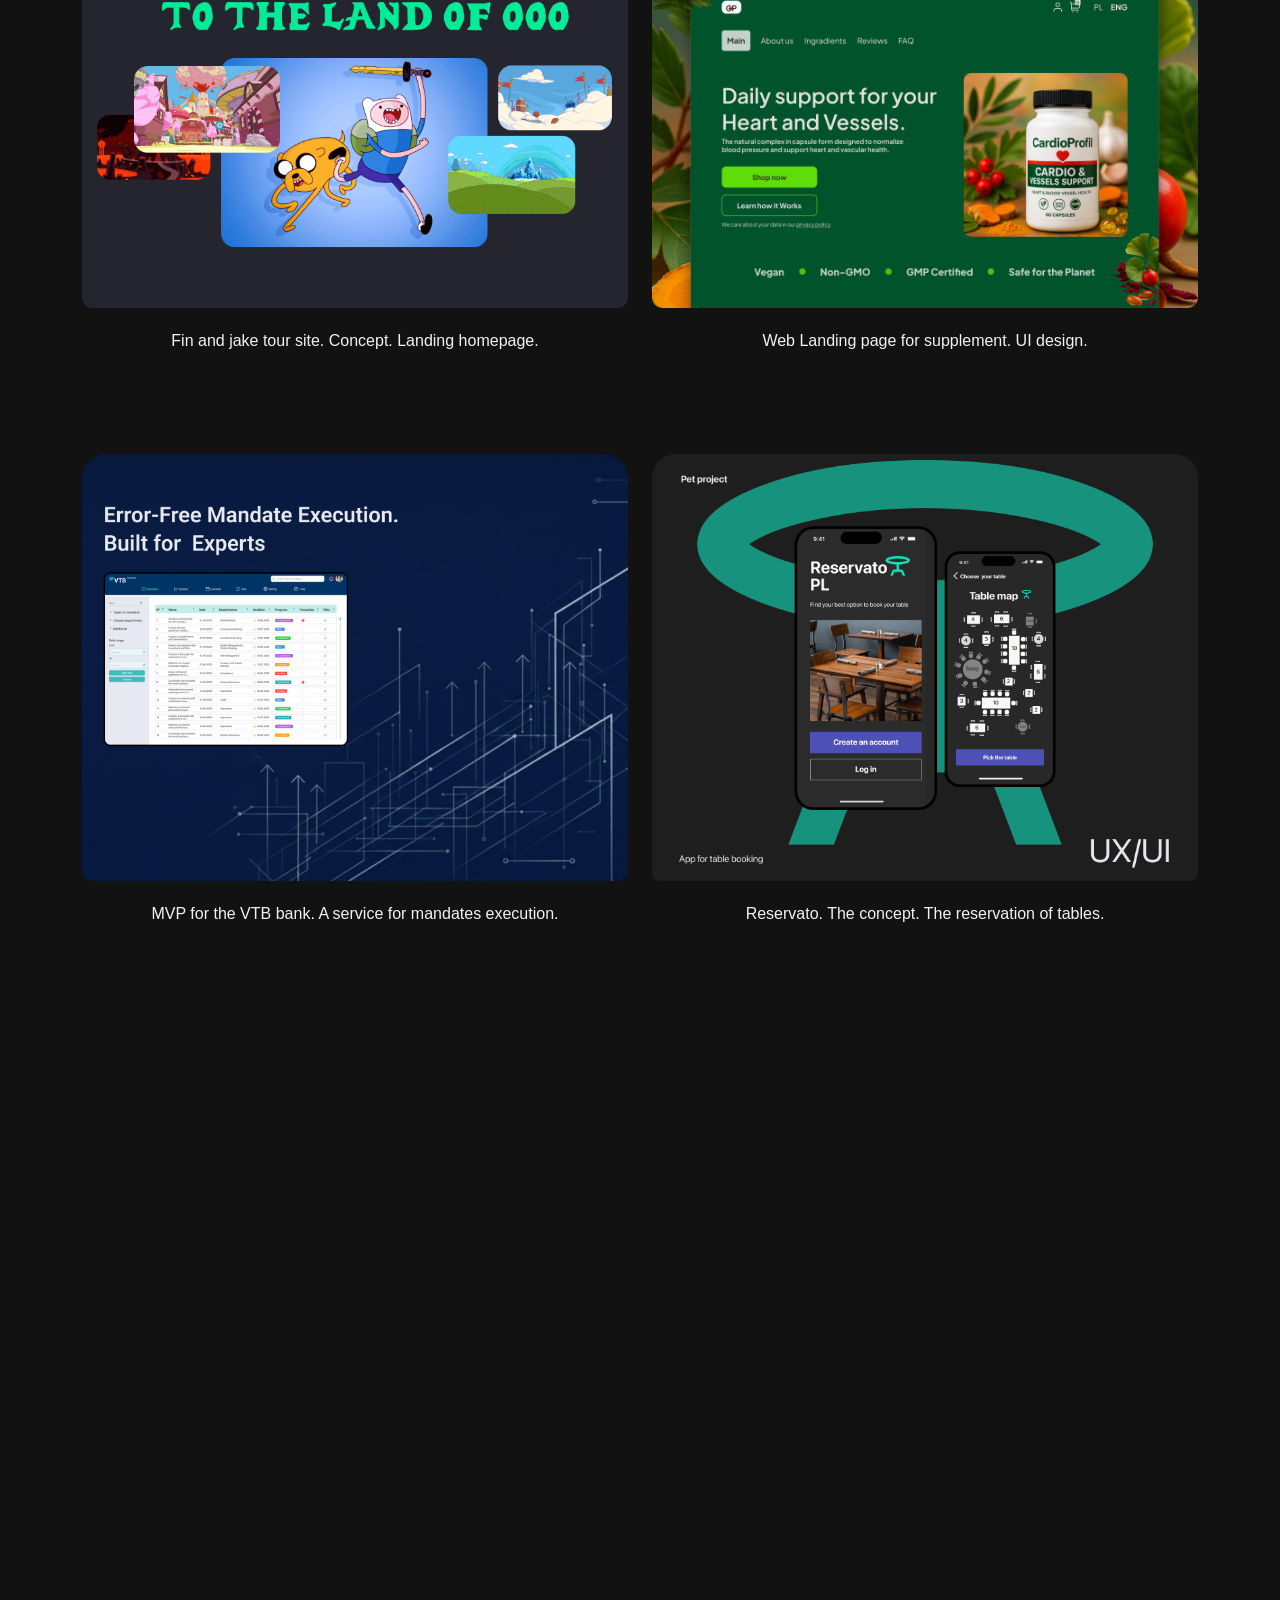
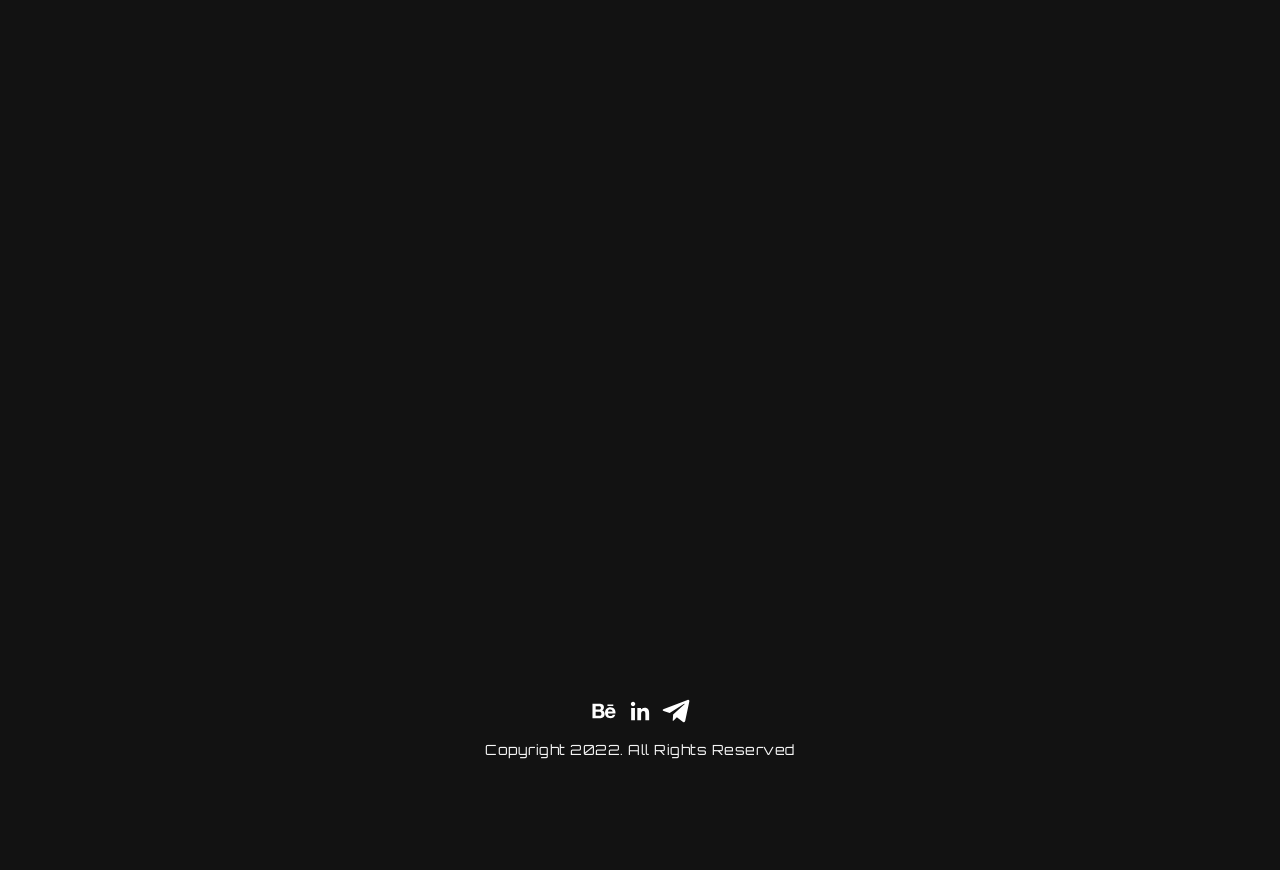
==== commit 61b6fd9a: "01-01" ====
--- a/index.html
+++ b/index.html
@@ -202,16 +202,7 @@
                                         </div>
                                     </div>   
 
-                                    <div class="col-12 col-sm-8 col-md-6">
-                                        <div class="proj-imgbx">
-                                            <img src="project-img3.png" alt="Image">
-                                            <br><br><h6>Musician's landing page. Ui concept.</h6><br><br>
-                                            <div class="proj-txtx">
-                                             <button><a href="https://www.behance.net/gallery/180748959/Landing-page-UI-concept" target="_blank"> Go to the project</a></button>
-                                           
-                                            </div>
-                                        </div>
-                                    </div>
+                             
                                     <div class="col-12 col-sm-8 col-md-6">
                           
                                         <div class="proj-imgbx">
--- a/responsive.css
+++ b/responsive.css
@@ -351,7 +351,7 @@
     }
     .banner {
         background-position: center;
-        padding: 80px 0 32px 0;
+        padding: 112px 0 32px 0;
     }
 
     .banner img{
@@ -364,6 +364,7 @@
         font-size: 24px;
         max-width: 400px;
         margin-left: 16px;
+        margin-top: 24px;
              
     }
     
@@ -396,6 +397,7 @@
 }
     
     .contact img {
+        padding-top: 16px;
         width: 80%;
 
     }
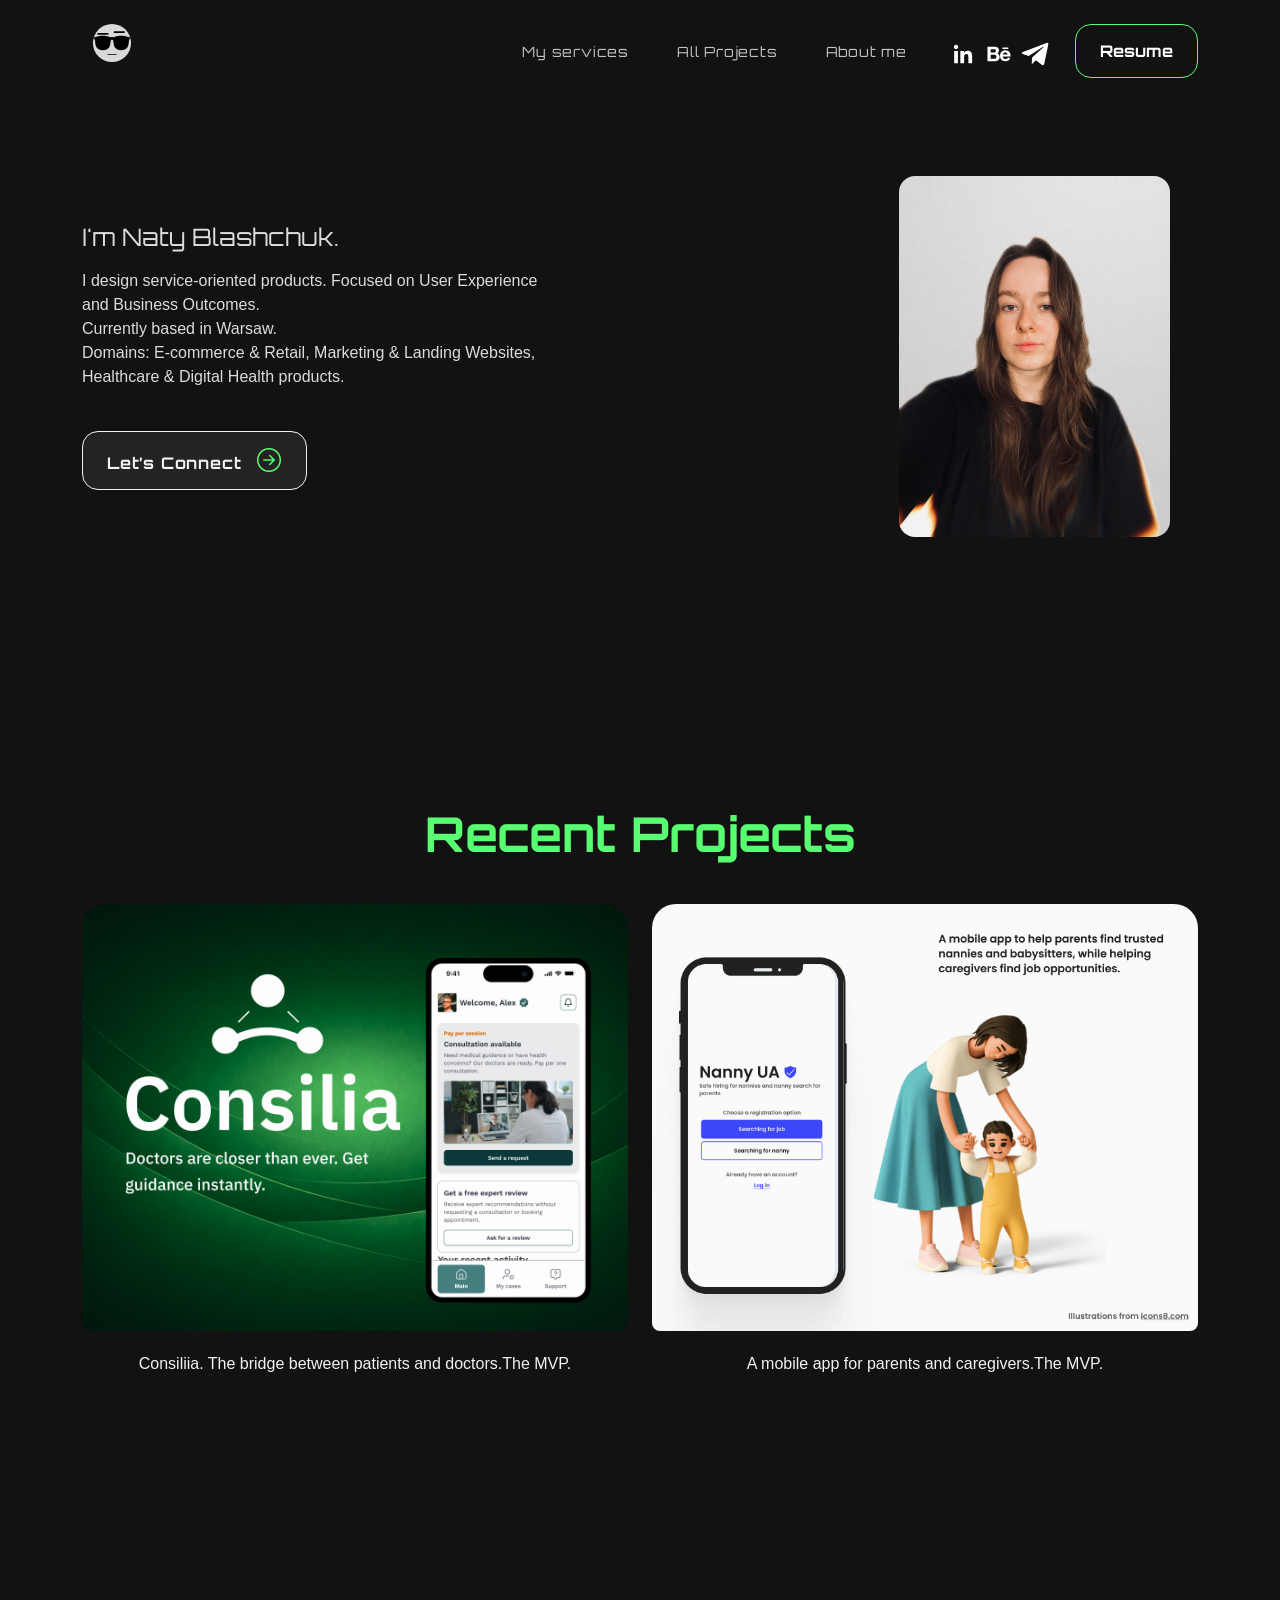
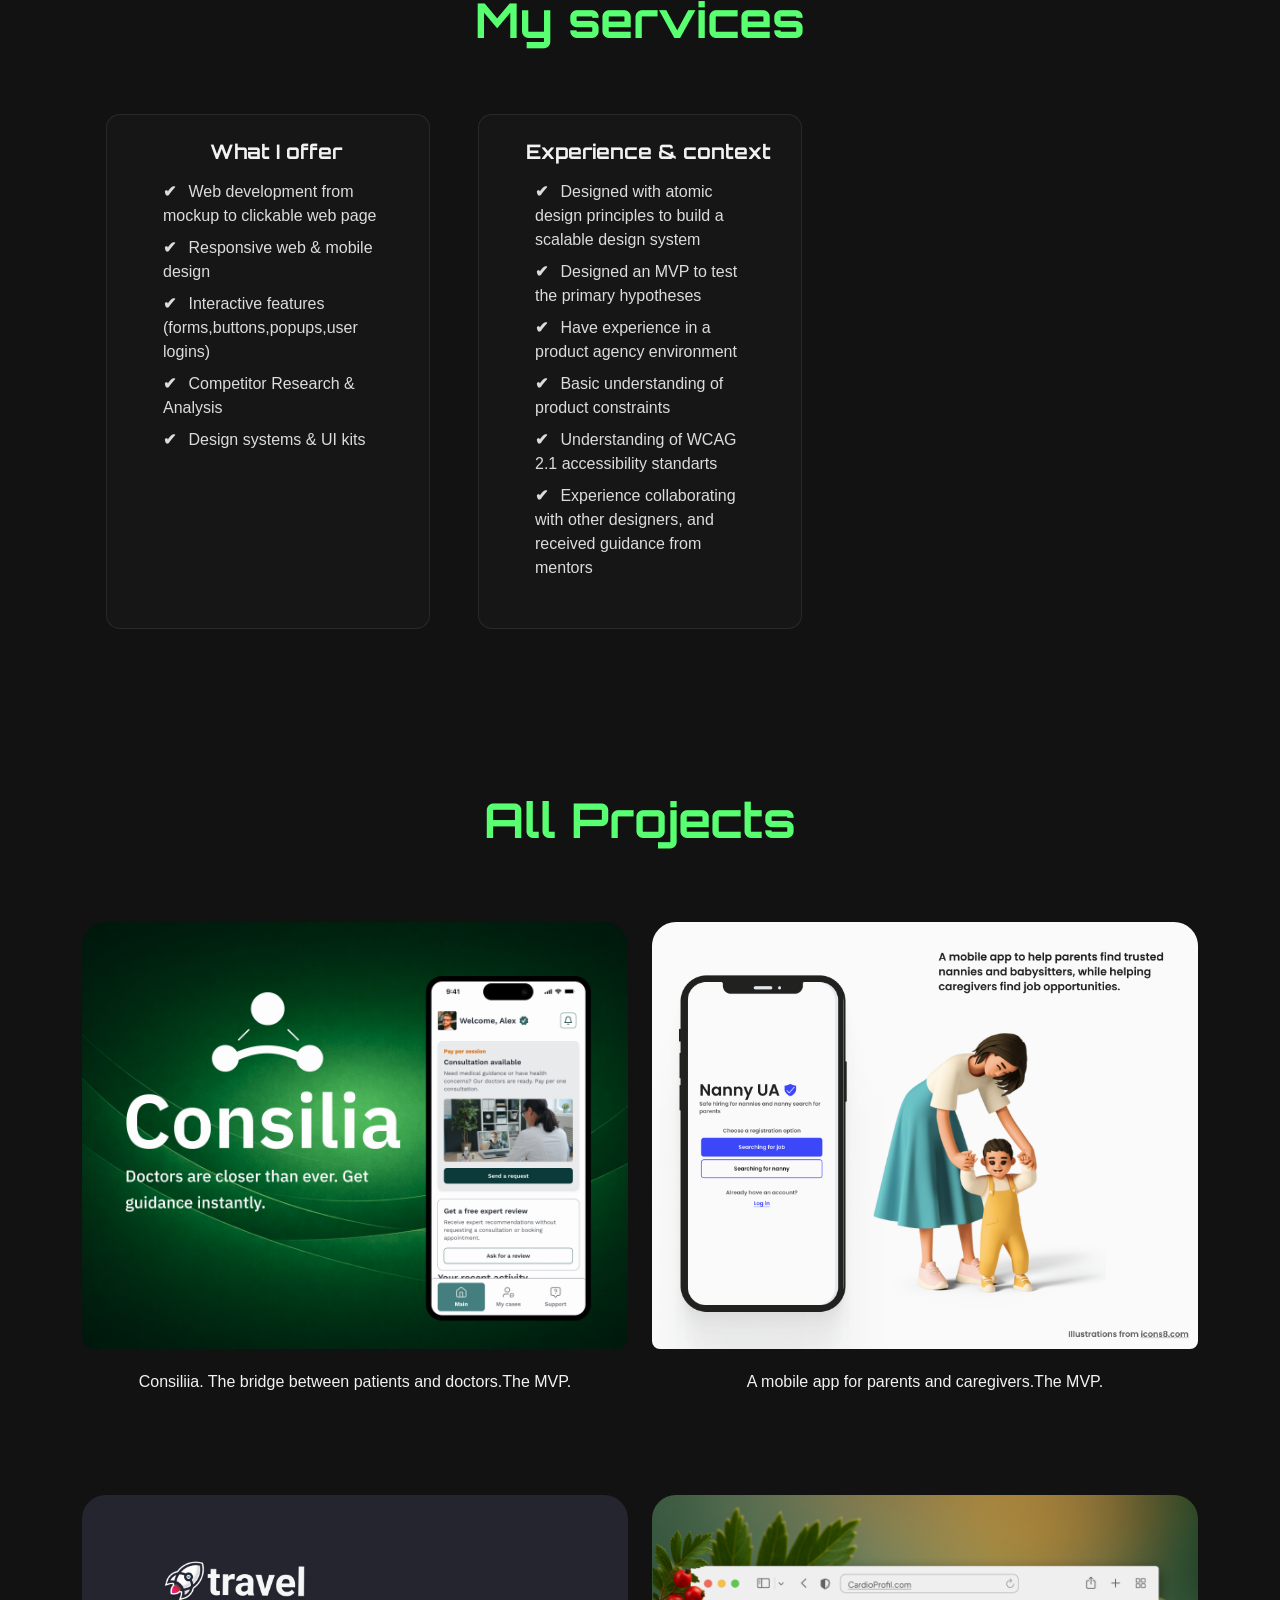
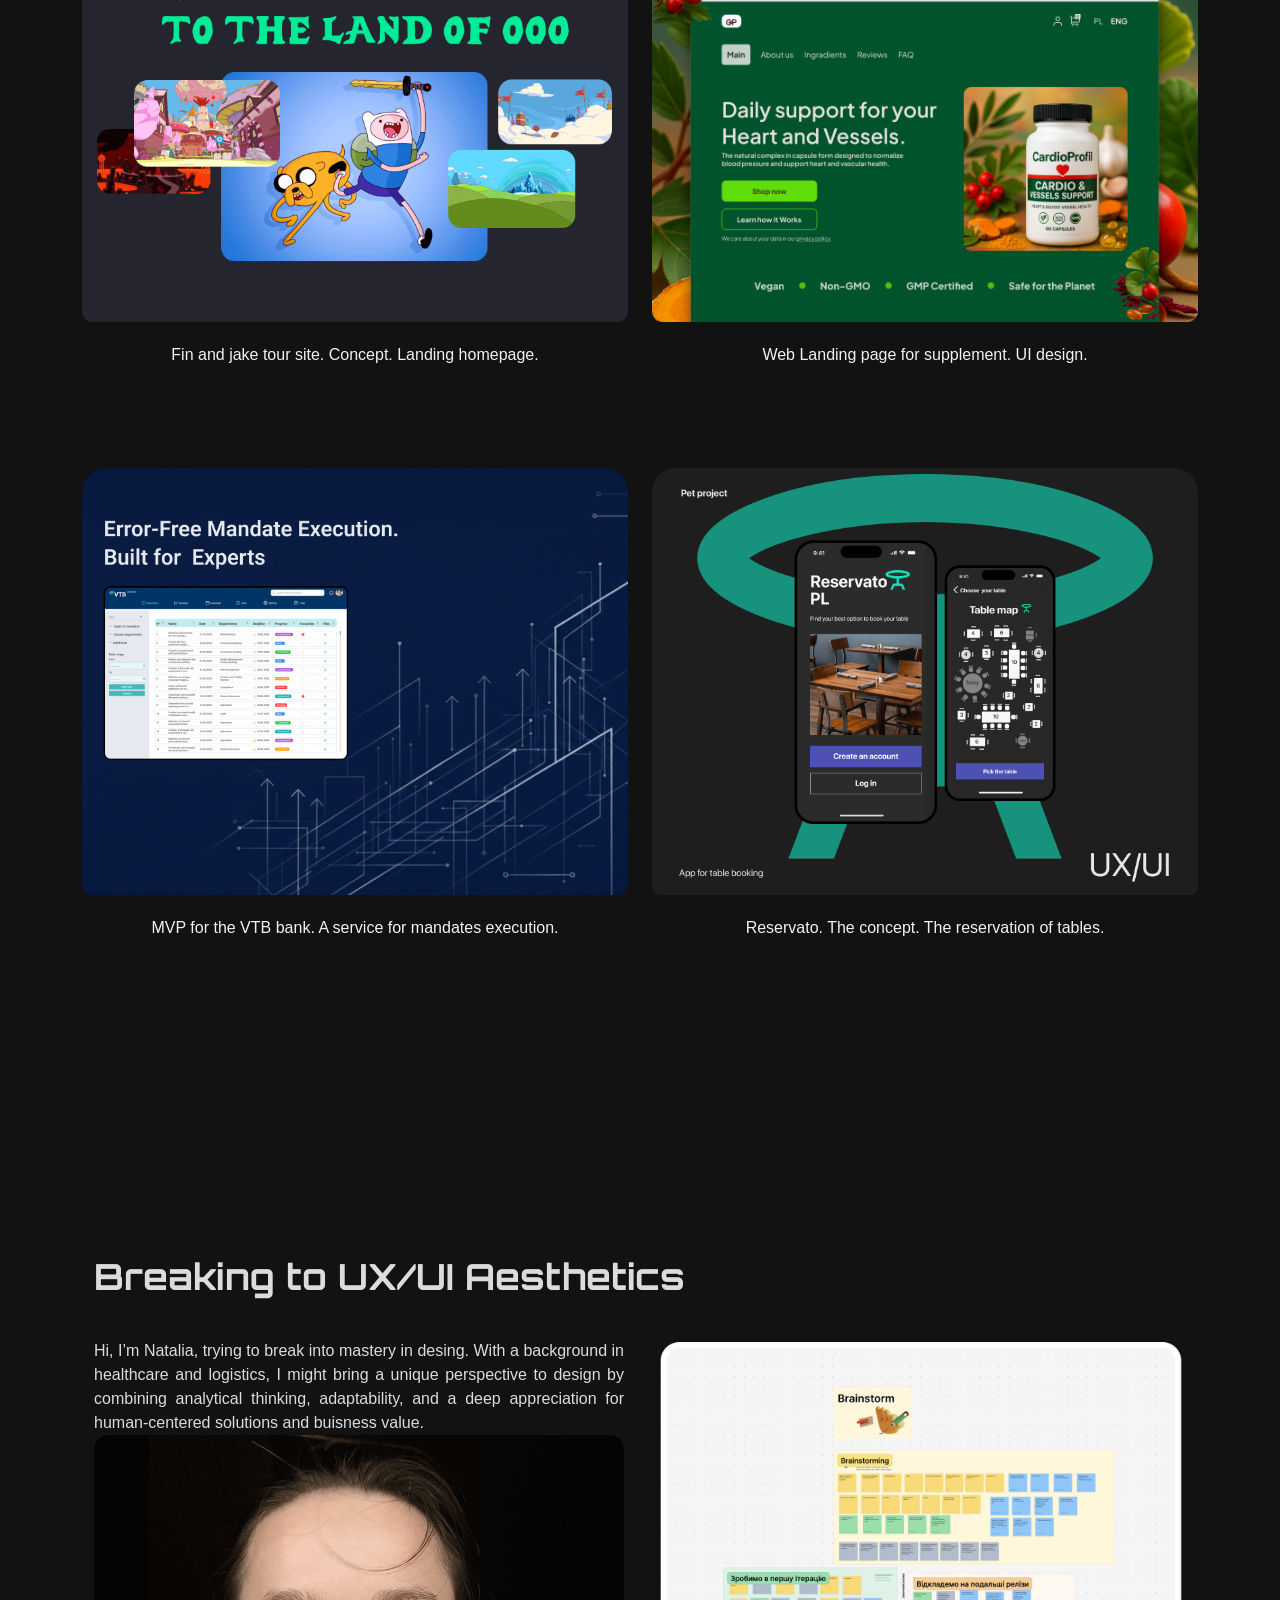
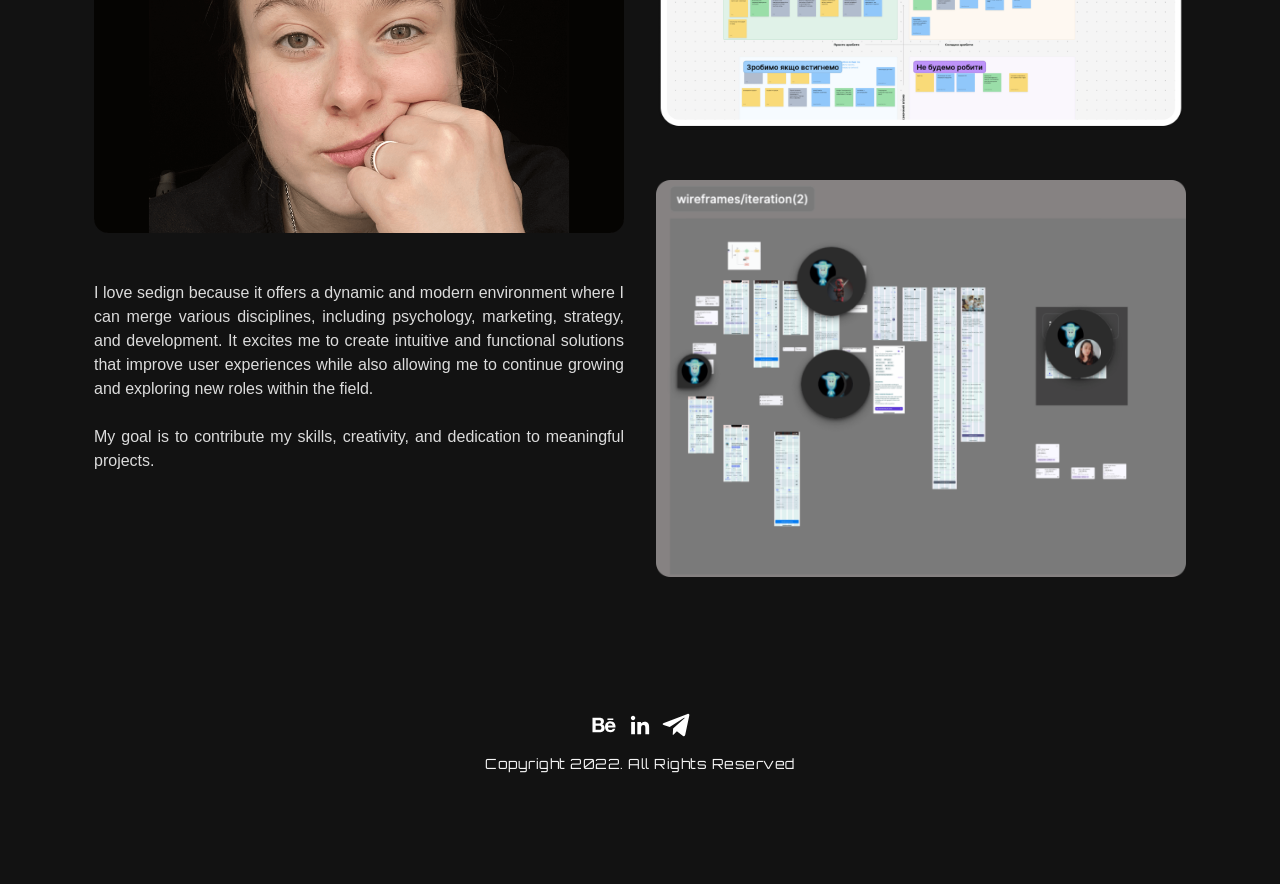
==== commit 786d82c7: "new changes-002" ====
--- a/index.html
+++ b/index.html
@@ -31,7 +31,7 @@
                 <div class="collapse navbar-collapse" tabindex="-1" id="navbarNav">
                     <ul class="navbar-nav ms-auto">                       
                         <li class="nav-item">
-                            <a class="nav-link" href="#ValuesPropositions"> How I add value</a>
+                            <a class="nav-link" href="#ValuesPropositions"> My services</a>
                         </li>
                          <li class="nav-item">
                             <a class="nav-link" href="#project"> All Projects</a>
@@ -58,11 +58,15 @@
             <div class="container">
                 <div class="row align-items-center">
                     <div class="col-12 col-md-6 col-xl-7 wow fadeIn" data-wow-duration="1.5s">
-                        <h2>I'm Naty Blashchuk.</h2><p> I design service-oriented products. Focused on User Experience and Business Outcomes. <br> Currently based in Warszaw.</p> 
+                        <h2>I'm Naty Blashchuk.</h2><p> I design service-oriented products. Focused on 
+                            User Experience and Business Outcomes.
+                             <br> Currently based in Warsaw. 
+                            <br> Domains: E-commerce & Retail, Marketing & Landing Websites, Healthcare & Digital Health products.
+                        </p> 
+                                                 <button onclick="location.href='mailto:natalienevergiveup@mail.com';">Let’s Connect <i class="bi bi-arrow-right-circle"></i></button>
                     </div>
                     <div class="col-12 col-md-6 col-xl-5 wow zoo" data-wow-duration="1.5s">
                         <img src="about- 01.png" alt="Image">
-                         <button onclick="location.href='mailto:natalienevergiveup@mail.com';">Let’s Connect <i class="bi bi-arrow-right-circle"></i></button>
                     </div>
                 </div>
             </div>
@@ -112,28 +116,28 @@
             <div class="container">
                 <div class="row">
                     <div class="col-12 wow fadeIn" data-wow-duration="1.5s">
-                          <h1 class="headvalue1">How I add value</h1>              
+                          <h1 class="headvalue1">My services</h1>              
                    <div class="values-grid">
+    <div class="values-block">
+      <h3>What I offer</h3>
+      <ul>
+        <li> Web development from mockup to clickable web page</li>
+          <li> Responsive web & mobile design </li>
+        <li> Interactive features (forms,buttons,popups,user logins) </li>
+        <li> Competitor Research & Analysis </li>
+          <li> Design systems & UI kits </li>
+      </ul>
+    </div>
+      
     <div class="values-block">
       <h3>Experience & context</h3>
       <ul>
-        <li> - Followed atomic design principles to build a scalable design system</li>
-          <li> - Designed an MVP to test the primary hypotheses</li>
-        <li> - Have experience in a product agency environment </li>
-        <li> - Basic understanding of product constraints </li>
-          <li> - Designed in compliance with WCAG 2.1 </li>
-            <li> - Experience collaborating with other designers, and recieved guidance from mentors</li>
-      </ul>
-    </div>
-               
-    <div class="values-block">
-      <h3>Decision-making & process</h3>
-      <ul>
-        <li> - Clarifying requirements and constraints on initial stage</li>
-        <li> - Doing research, analysis of foundings </li>
-        <li> - Ideating, brainstorming, using frameworks to bring solution </li>
-        <li> - Levaraged AI tools for ideating, prototyping and rapid research analysis  </li>
-         <li> - Worked iteratively with feedback and critique  </li>
+        <li> Designed with atomic design principles to build a scalable design system</li>
+          <li> Designed an MVP to test the primary hypotheses</li>
+        <li> Have experience in a product agency environment </li>
+        <li> Basic understanding of product constraints </li>
+          <li> Understanding of WCAG 2.1 accessibility standarts </li>
+            <li> Experience collaborating with other designers, and received guidance from mentors</li>
       </ul>
     </div>
 
@@ -239,11 +243,11 @@
                     <div class="col-12 col-md-12 wow fadeIn" data-wow-duration="1.5s">
                             <div class="row">
                                 <div class="col-12 col-sm-12 px-4">                                                                    
-                                 <h2>From Medical Statistics to UX/UI Aesthetics</h2>                    
+                                 <h2>Breaking to UX/UI Aesthetics</h2>                    
 <div class="two-column-text">
                    <p>Hi, I’m Natalia, trying to break into mastery in desing. With a background in healthcare and logistics, I might bring a unique perspective to design by combining analytical thinking, adaptability, and a deep appreciation for human-centered solutions and buisness value. <br>
-                      <img src="about-02.png" alt="Image"> <br><br>DESIGN BECAME MY FOCUS because it offers a dynamic and modern environment where I can merge various disciplines, including psychology, marketing, strategy, and development. It excites me to create intuitive and functional solutions that improve user experiences while also allowing me to continue growing and exploring new roles within the field.
-                               <br><br> My goal is to land a junior UI/UX position, where I can contribute my skills, creativity, and dedication to meaningful projects. </p>
+                      <img src="about-02.png" alt="Image"> <br><br>I love sedign because it offers a dynamic and modern environment where I can merge various disciplines, including psychology, marketing, strategy, and development. It excites me to create intuitive and functional solutions that improve user experiences while also allowing me to continue growing and exploring new roles within the field.
+                               <br><br> My goal is to contribute my skills, creativity, and dedication to meaningful projects. </p>
                                <p><img src="about-05.png" alt="Image"> <br><br> <img src="about-03.png" alt="Image">  </p>
                         
                 </div>
--- a/style.css
+++ b/style.css
@@ -236,10 +236,11 @@
 
 
 .banner p {
-    max-width: 440px;
+    max-width: 480px;
     padding-top: 16px;
     color:#dcdcdc;
     font-weight: 100;
+    font-family:Helvetica;
     line-height: 1.5em;
 }
 
@@ -263,16 +264,13 @@
 
 .banner button {
     color: #f2f2f2;
-     padding: 8px 16px;
+     padding: 16px 24px;
     border: 1px solid #f2f2f2;
     background-color: #232323;
      border-radius: 16px;
     font-weight: 700;
-    font-size: 24px;
-    margin-top: 60px;
     letter-spacing: 0.8px;
-    display: flex;
-    align-items: center;
+
 }
 .banner button i {
 	font-size: 25px;
@@ -378,10 +376,16 @@
     font-family: Helvetica;
     font-size: 16px;
     font-weight: 500;
+    background: rgba(245, 244, 244, 0.02);
+    border: 1px solid rgba(255,255,255,0.08);
+    border-radius: 14px;
+    padding: 24px;
+
 
 }
 .values-block ul {
   list-style: none;
+  text-align: left;
   padding: 16px;
   margin: 0;
 }
@@ -395,6 +399,13 @@
   color:#dcdcdc;
 }
 
+.values-block li::before {
+    content: "\2714";
+    color:#dcdcdc;
+    margin-right: 8px;
+    font-weight: bold;
+
+}
 .values-subtitle {
   max-width: 600px;
   margin: 0 auto 80px;
--- a/responsive.css
+++ b/responsive.css
@@ -35,7 +35,8 @@
     }
     .banner button {
         font-size: 16px;
-        margin-left: 150px;
+        margin-top: 32px;
+
     }
     .banner button i {
         font-size: 24px;
@@ -343,7 +344,8 @@
         position: relative;
         top:0;
         background:#121212;
-         padding: 16px,16px;
+         padding-top:24px;
+         padding-bottom: 24px;
         transition: 0.3s ease-in-out;
     }
     nav.navbar a.navbar-brand {
@@ -351,7 +353,7 @@
     }
     .banner {
         background-position: center;
-        padding: 112px 0 32px 0;
+        padding: 96px 0 32px 0;
     }
 
     .banner img{
@@ -372,7 +374,7 @@
         font-size:16px;
         max-width: 328px;
         margin-left: 16px;
-        padding-bottom: 32px;
+       
              
     }
 
@@ -409,8 +411,8 @@
         margin-top: -85px;
     }
     .banner button {
-        margin-top: 25px;
-        margin-bottom: 35px;
+        margin-top: 24px;
+        margin-bottom: 24px;
     }
     
     .project h1{
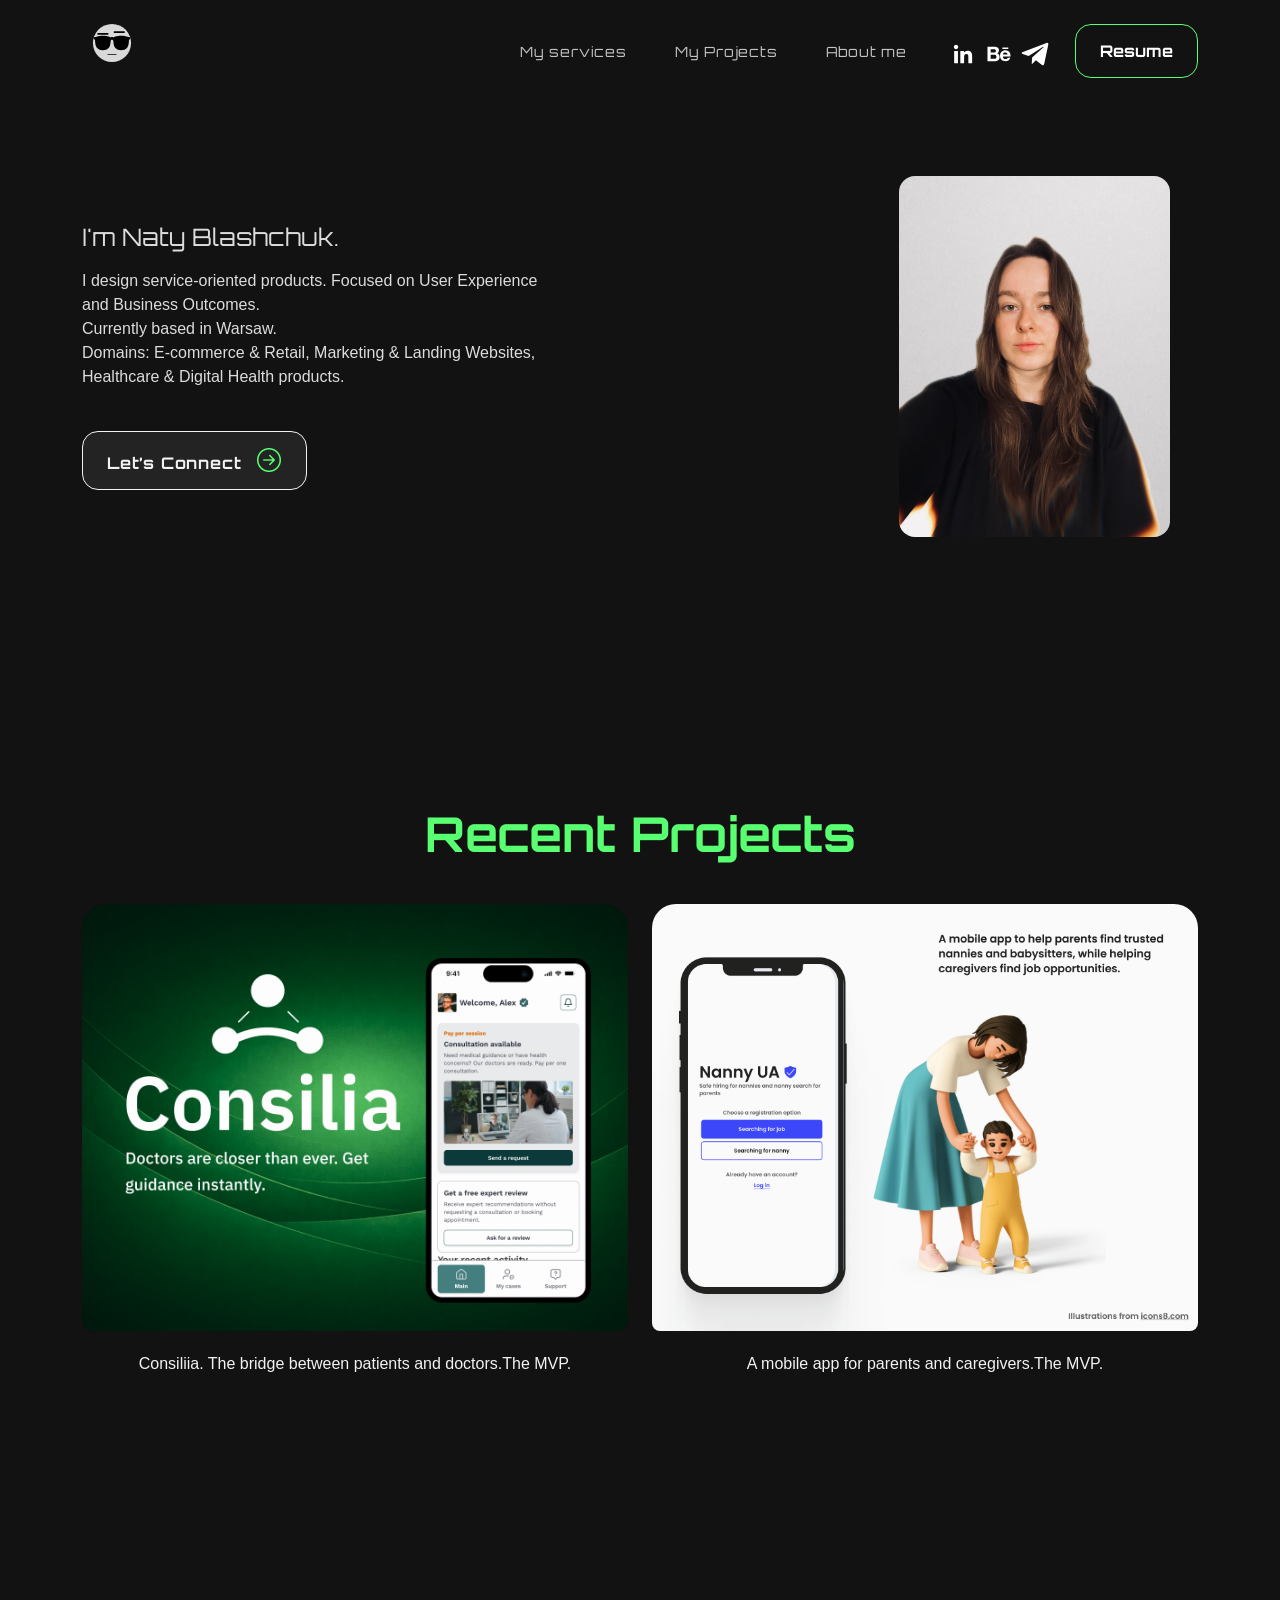
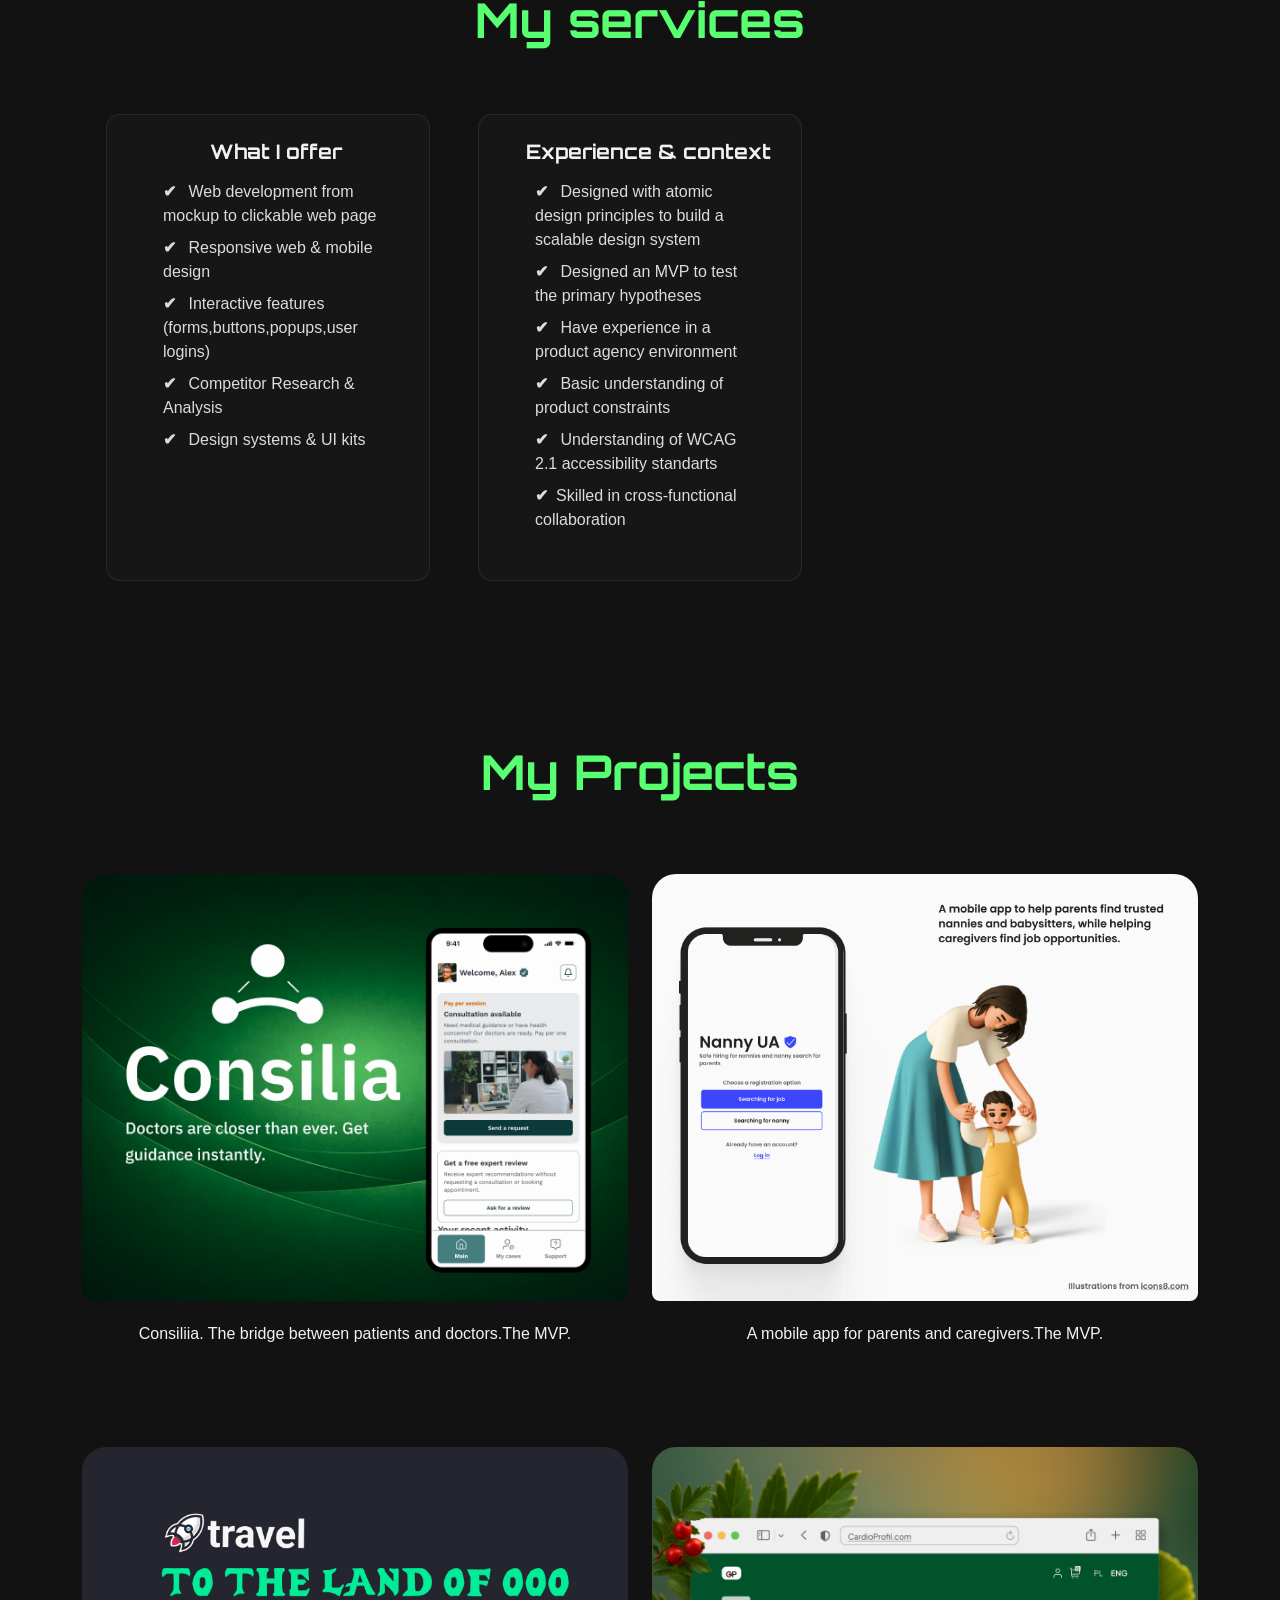
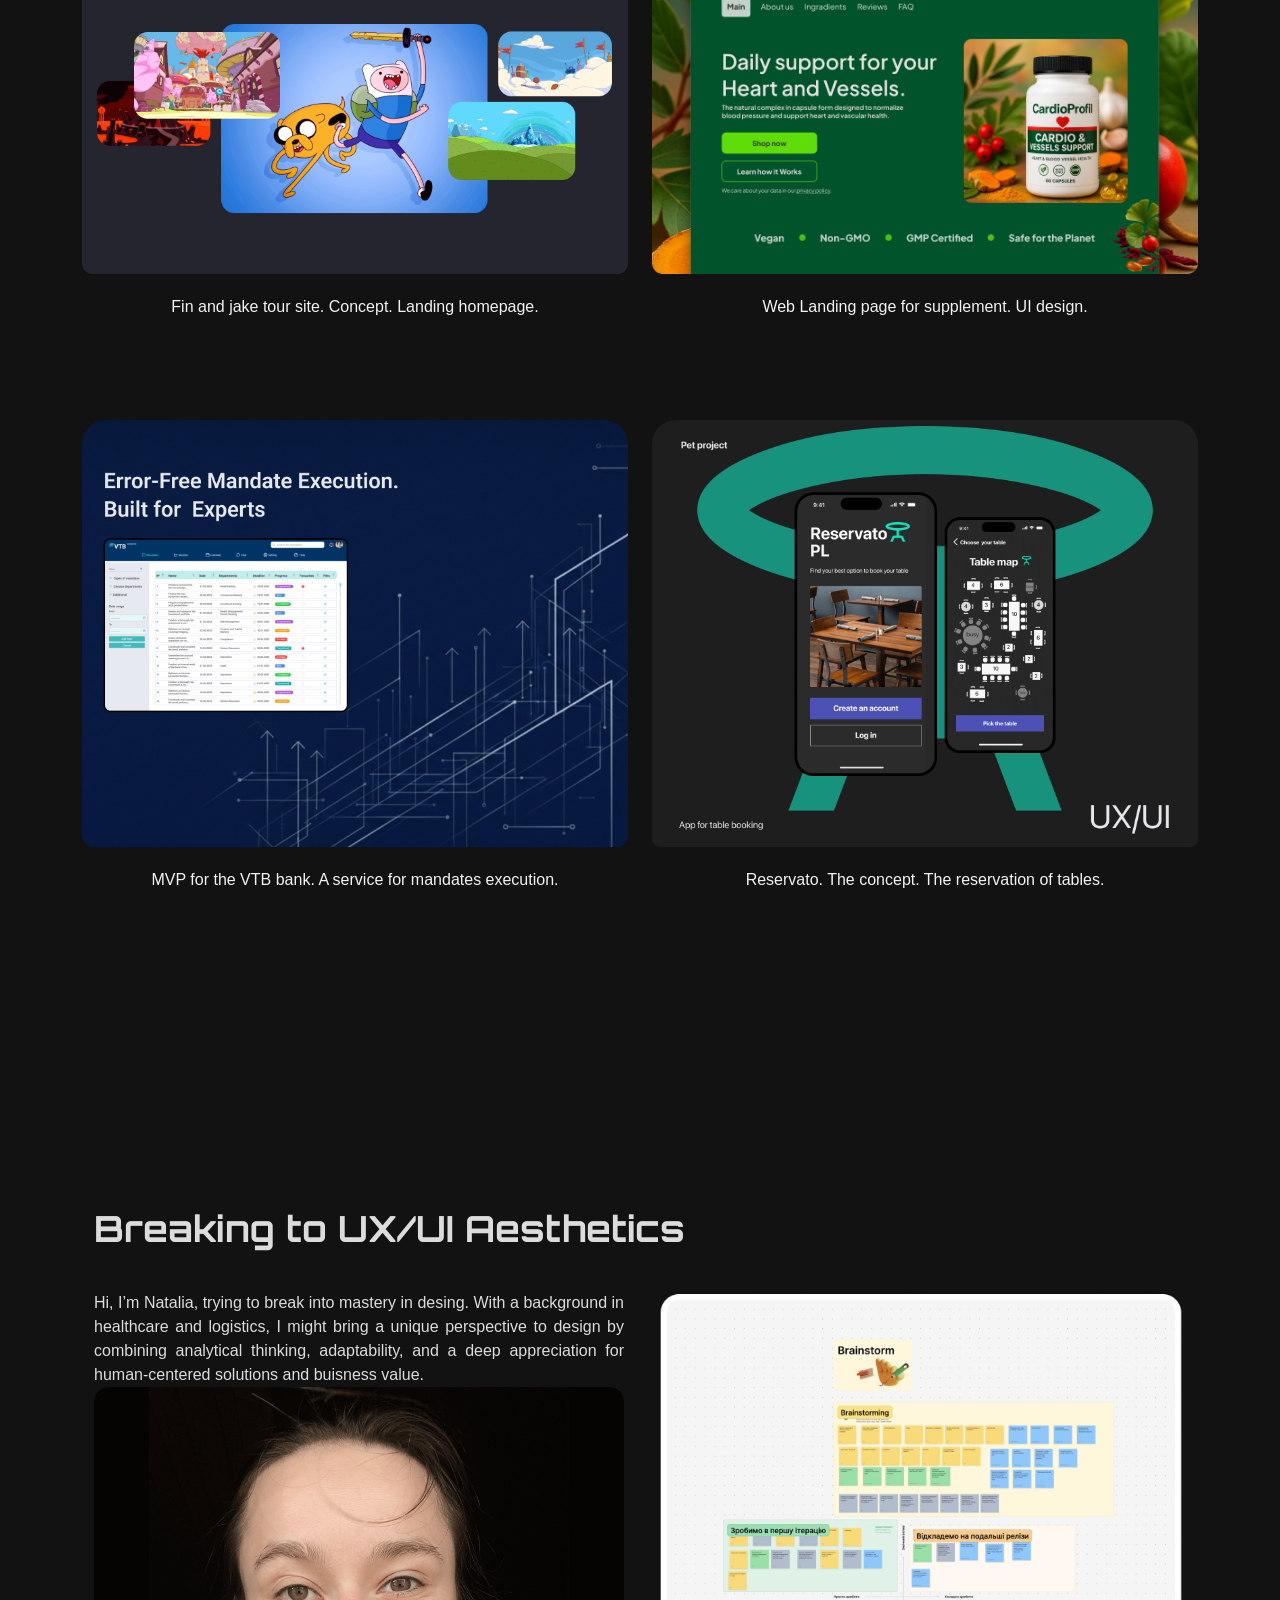
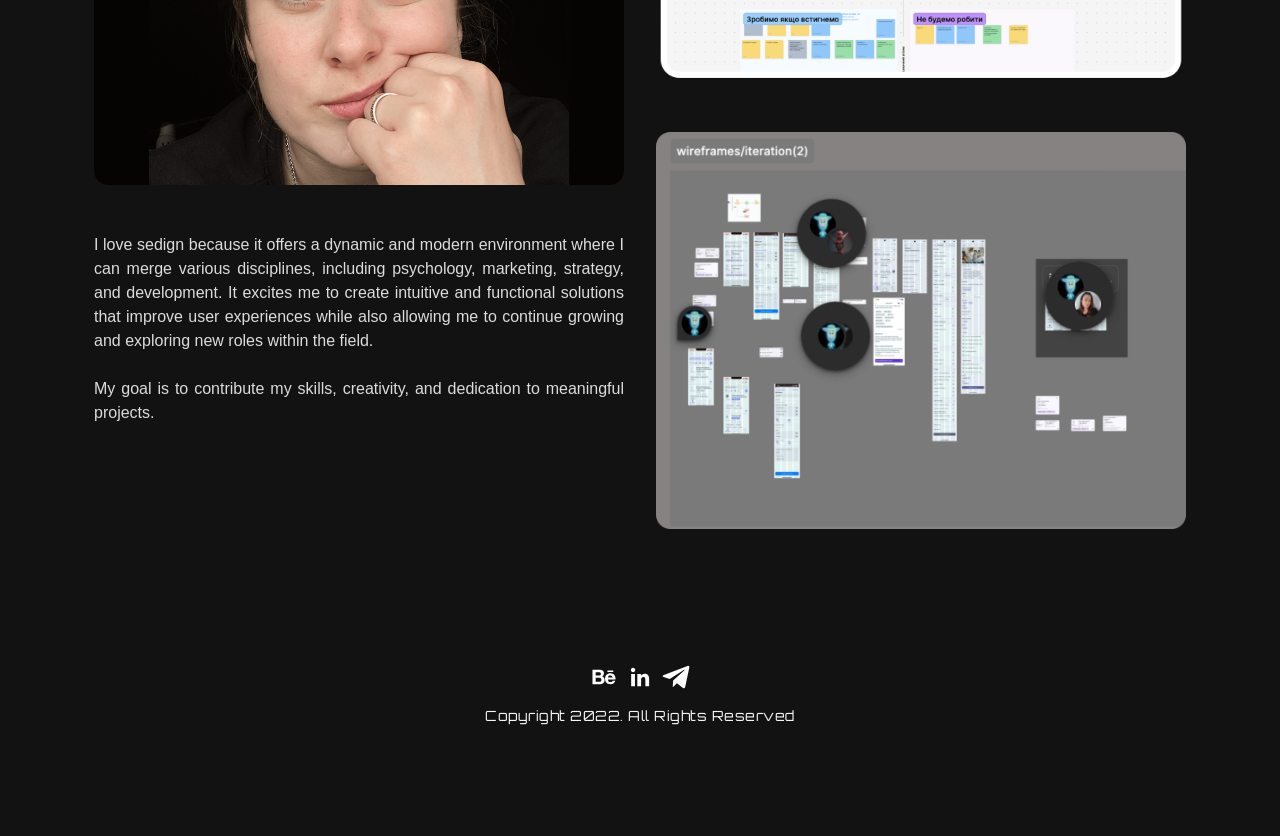
==== commit 60569cc2: "grammr fx" ====
--- a/index.html
+++ b/index.html
@@ -34,7 +34,7 @@
                             <a class="nav-link" href="#ValuesPropositions"> My services</a>
                         </li>
                          <li class="nav-item">
-                            <a class="nav-link" href="#project"> All Projects</a>
+                            <a class="nav-link" href="#project"> My Projects</a>
                         </li>
                         <li class="nav-item">
                             <a class="nav-link" href="#aboutme">About me</a>
@@ -137,7 +137,7 @@
         <li> Have experience in a product agency environment </li>
         <li> Basic understanding of product constraints </li>
           <li> Understanding of WCAG 2.1 accessibility standarts </li>
-            <li> Experience collaborating with other designers, and received guidance from mentors</li>
+            <li>Skilled in cross-functional collaboration</li>
       </ul>
     </div>
 
@@ -153,7 +153,7 @@
             <div class="container">
                 <div class="row">
                     <div class="col-12 wow fadeIn" data-wow-duration="1.5s">
-                        <h1>All Projects</h1>
+                        <h1>My Projects</h1>
                       <div class="tab-content" id ="pills-tabContent wow slide InUp" data-wow-duration="1.5s" href="project1.html">
                             <div class="tab-pane fade show active" id ="pills-home" role="tabpanel" aria-labelledby="pills-home-tab">
                                 <div class="row">
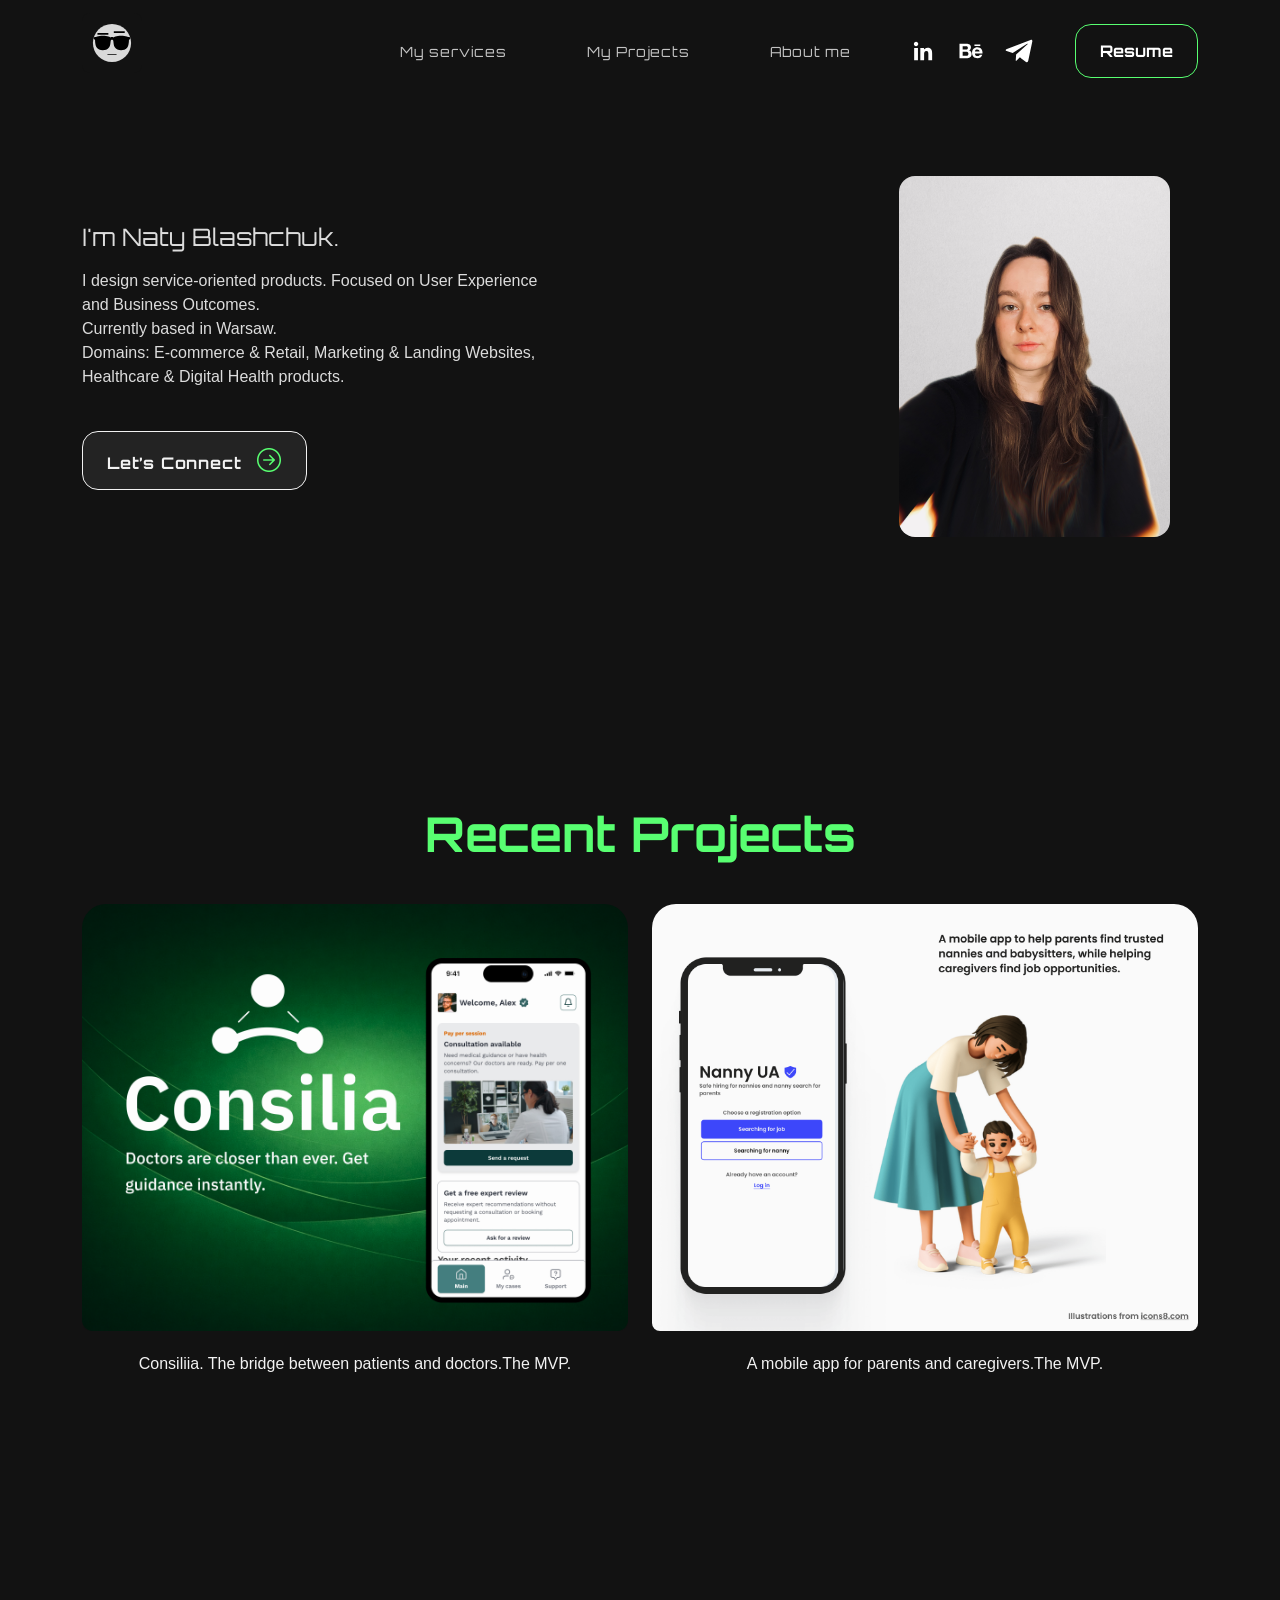
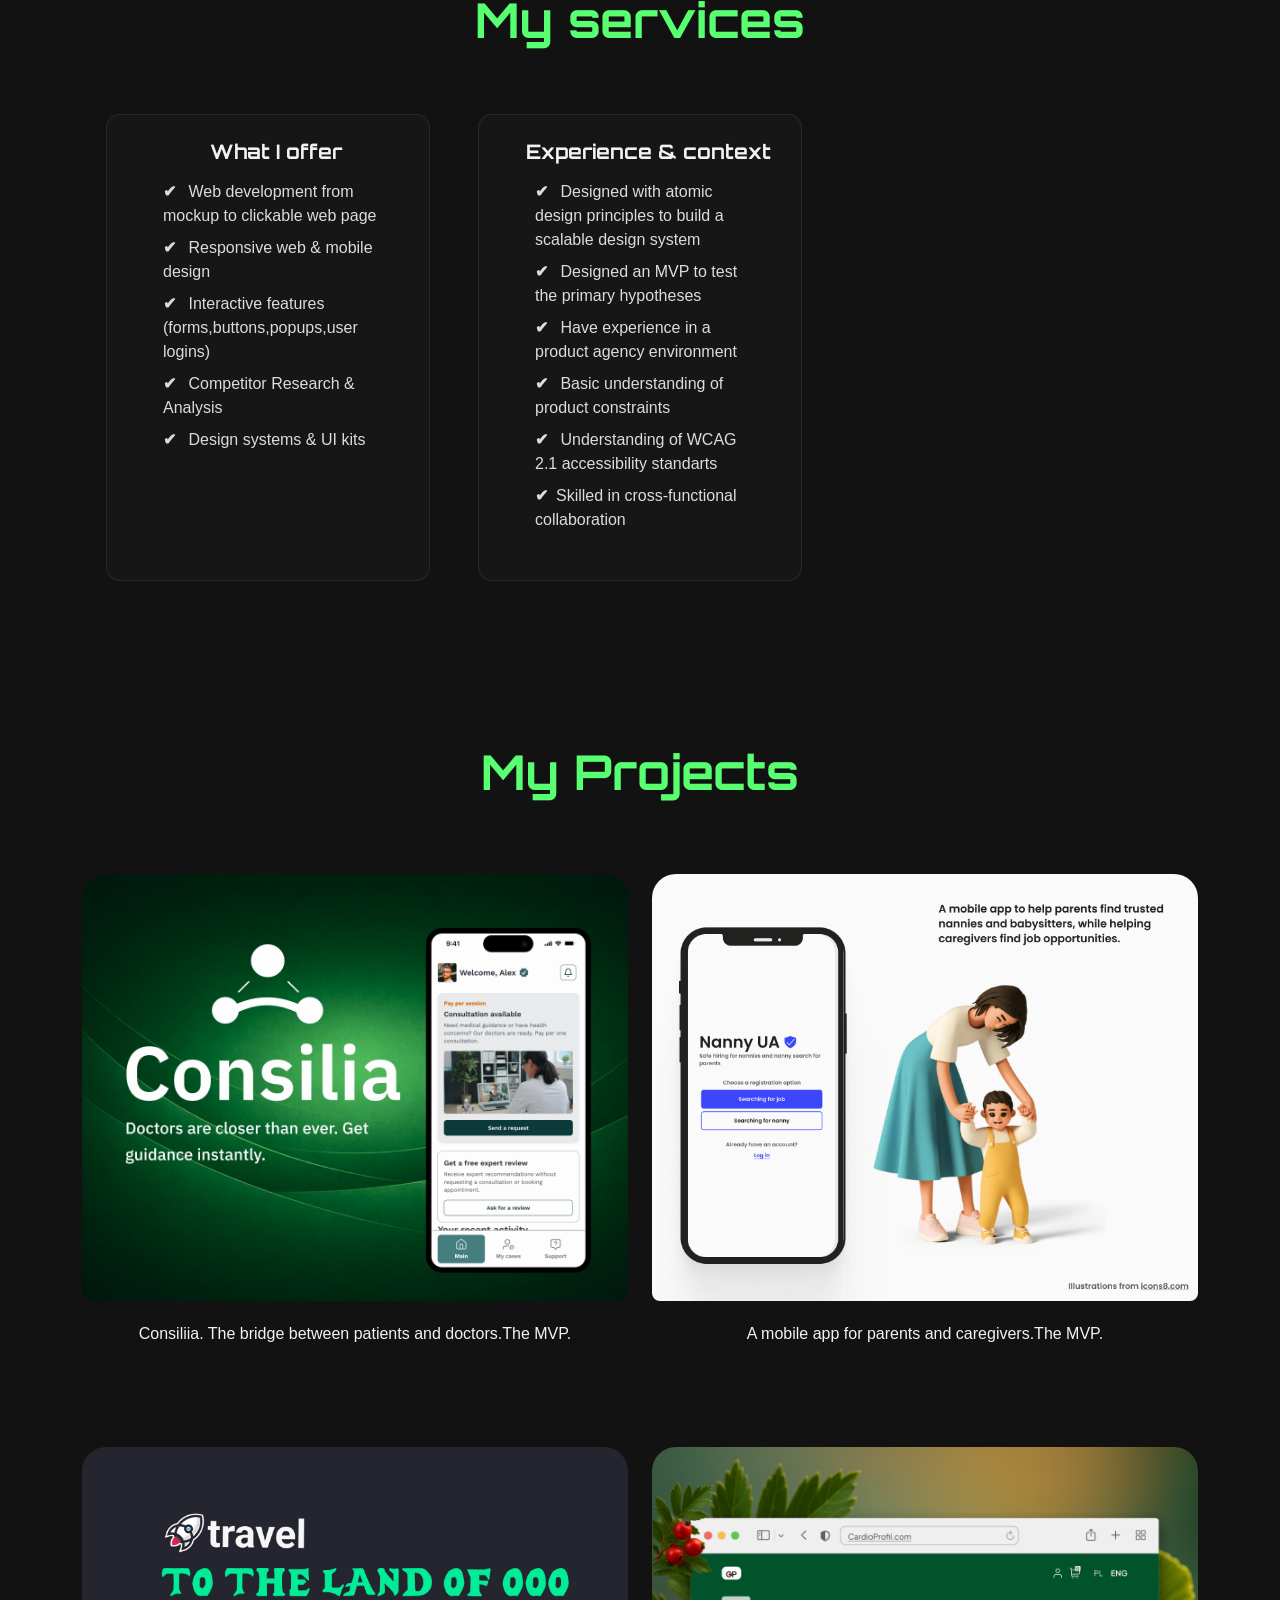
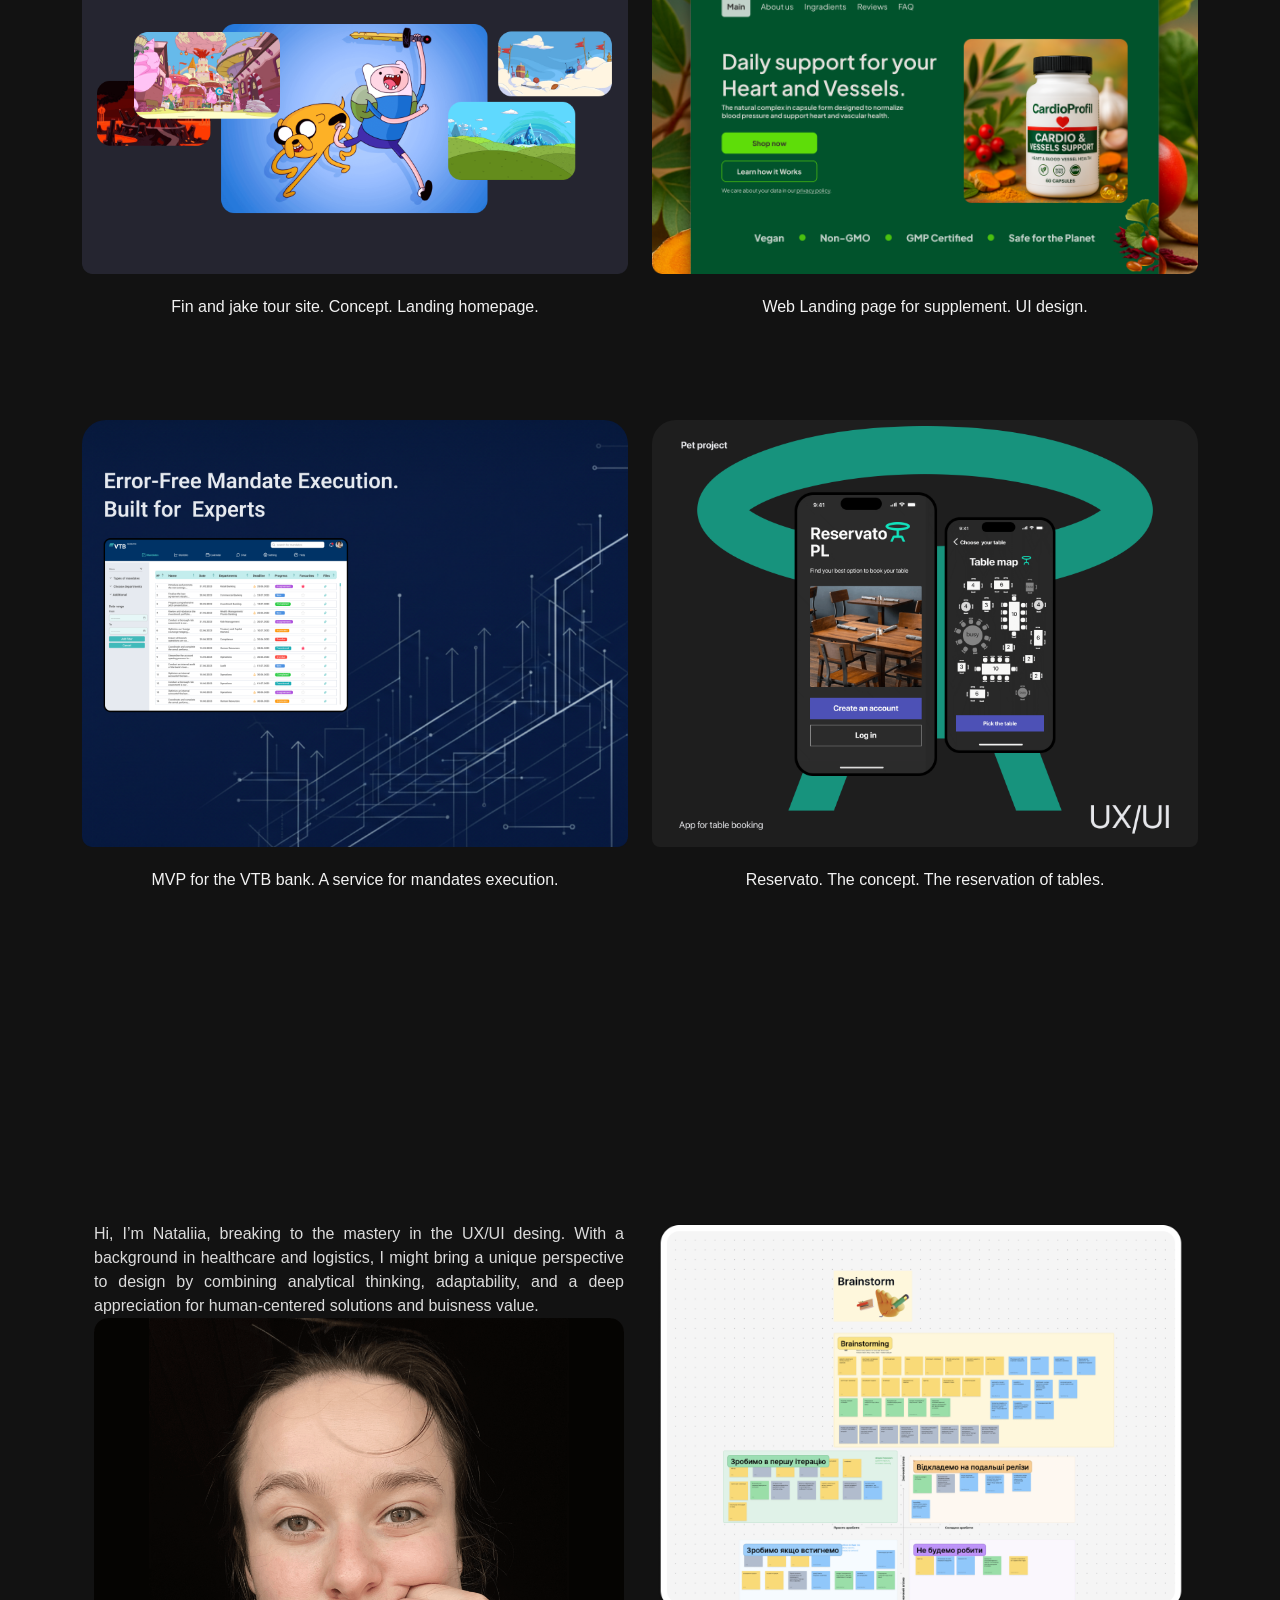
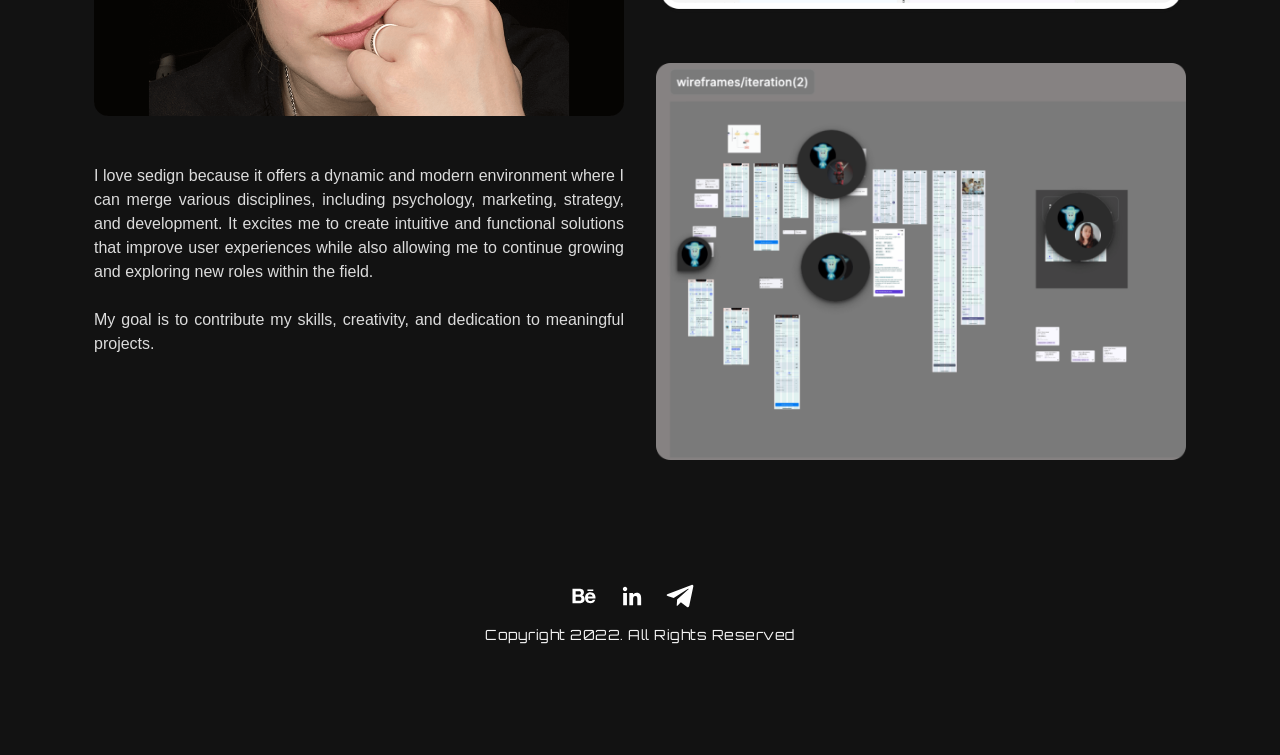
==== commit 9cdcf4d1: "fix-004" ====
--- a/index.html
+++ b/index.html
@@ -242,10 +242,9 @@
                     </div>
                     <div class="col-12 col-md-12 wow fadeIn" data-wow-duration="1.5s">
                             <div class="row">
-                                <div class="col-12 col-sm-12 px-4">                                                                    
-                                 <h2>Breaking to UX/UI Aesthetics</h2>                    
+                                <div class="col-12 col-sm-12 px-4">                                                                                      
 <div class="two-column-text">
-                   <p>Hi, I’m Natalia, trying to break into mastery in desing. With a background in healthcare and logistics, I might bring a unique perspective to design by combining analytical thinking, adaptability, and a deep appreciation for human-centered solutions and buisness value. <br>
+                   <p>Hi, I’m Nataliia, breaking to the mastery in the UX/UI desing. With a background in healthcare and logistics, I might bring a unique perspective to design by combining analytical thinking, adaptability, and a deep appreciation for human-centered solutions and buisness value. <br>
                       <img src="about-02.png" alt="Image"> <br><br>I love sedign because it offers a dynamic and modern environment where I can merge various disciplines, including psychology, marketing, strategy, and development. It excites me to create intuitive and functional solutions that improve user experiences while also allowing me to continue growing and exploring new roles within the field.
                                <br><br> My goal is to contribute my skills, creativity, and dedication to meaningful projects. </p>
                                <p><img src="about-05.png" alt="Image"> <br><br> <img src="about-03.png" alt="Image">  </p>
--- a/style.css
+++ b/style.css
@@ -95,15 +95,19 @@
     align-items: center;
 }
 .social-icon {
-    display: inline-block;
+    display: inline-flex;
+    align-items: center;
+  margin-right: 16px;
+  gap:16px;
+
+    
    
 }
 .social-icon a {
-    width: 24px;
-    height: 24px;
+    width: 32px;
+    height: 32px;
     display: inline-flex;
     border-radius: 8%;
-    padding-top: 24px;
     align-items: center;
     justify-content: center;
     line-height: 1;
@@ -111,8 +115,8 @@
 }
 .social-icon a::before {
     content: "";
-    width: 24px;
-    height: 24x;
+    width: 32px;
+    height: 32px;
     position: absolute;
     background-color: #58FF71;
     border-radius: 16%;
@@ -218,6 +222,7 @@
 .vvd,.taglin{
     border-radius: 8px;
    padding-left: 24px;
+   padding-right: 24px;
 }
 
 
@@ -518,8 +523,7 @@
      justify-content: space-between;
      
 }
-.contact h1 {
-     margin-bottom:40px;
+.contact h1 {  
     color:#58FF71;
     font-size: 48px;
     font-family: Orbitron;
--- a/responsive.css
+++ b/responsive.css
@@ -1,7 +1,7 @@
 @media (max-width:1700px) {
      nav.navbar ul.navbar-nav li.nav-item a.nav-link {
         font-size: 16px;
-        padding: 16px,16px;
+        padding: 24px;
     }
 
  
@@ -54,10 +54,7 @@
     .proj-txtx span {
         font-size: 14px;
     }
-    .contact h2 {
-       font-size: 36px;
-       padding-bottom: 24px;
-    }
+   
     .contact form input, .contact form textarea {
         border-radius: 14px;
         padding: 16px 24px;
@@ -217,10 +214,7 @@
     .project .nav.nav-pills {
         width: 85%;
     }
-    .contact {
-        padding-bottom:16px;
-        padding-top: 24px;
-    }
+   
      .contact img {
         width: 100%;
         padding-bottom: 16px;
@@ -272,9 +266,7 @@
   grid-template-columns: repeat( 1fr);
   gap: 24px;
 }
-    .contact h2 {
-	font-size: 24px;
-}
+  
     .project h5 {
     margin-bottom:16px;
     font-size: 20px;
@@ -302,10 +294,7 @@
         font-size: 32px;
     }
     
-    .contact h2 {
-    font-size: 32px;
-       
-}
+
     .banner .taglin {
         font-size: 14px;
     }
@@ -344,7 +333,7 @@
         position: relative;
         top:0;
         background:#121212;
-         padding-top:24px;
+         padding-top:16px;
          padding-bottom: 24px;
         transition: 0.3s ease-in-out;
     }
@@ -382,18 +371,17 @@
         margin-left: 16px;
     }
    .proj-recent {
- margin-top:64px;
+ margin-top:32px;
 
 }
   .proj-recent h1 {
-font-size: 32px;
-
-}
-
-.values-subtitle{
-    margin-top: 24px;
+font-size: 24px;
+
+}
+
+
   
-}
+
 .values.block{
     margin-left: 16px;
 }
@@ -412,7 +400,7 @@
     }
     .banner button {
         margin-top: 24px;
-        margin-bottom: 24px;
+        margin-bottom: 48px;
     }
     
     .project h1{
@@ -455,9 +443,11 @@
         flex-wrap: wrap;
     }
     span.navbar-text .social-icon {
-        display: block;
+        display:inline-flex;
         margin-left: 0;
-        padding: 8px 16px;
+        gap:16px;
+        margin-bottom: 16px;
+        padding: 16px 16px;
         border-bottom: 1px solid rgb(255 255 255 / 20%);
         width: 100%;
     }
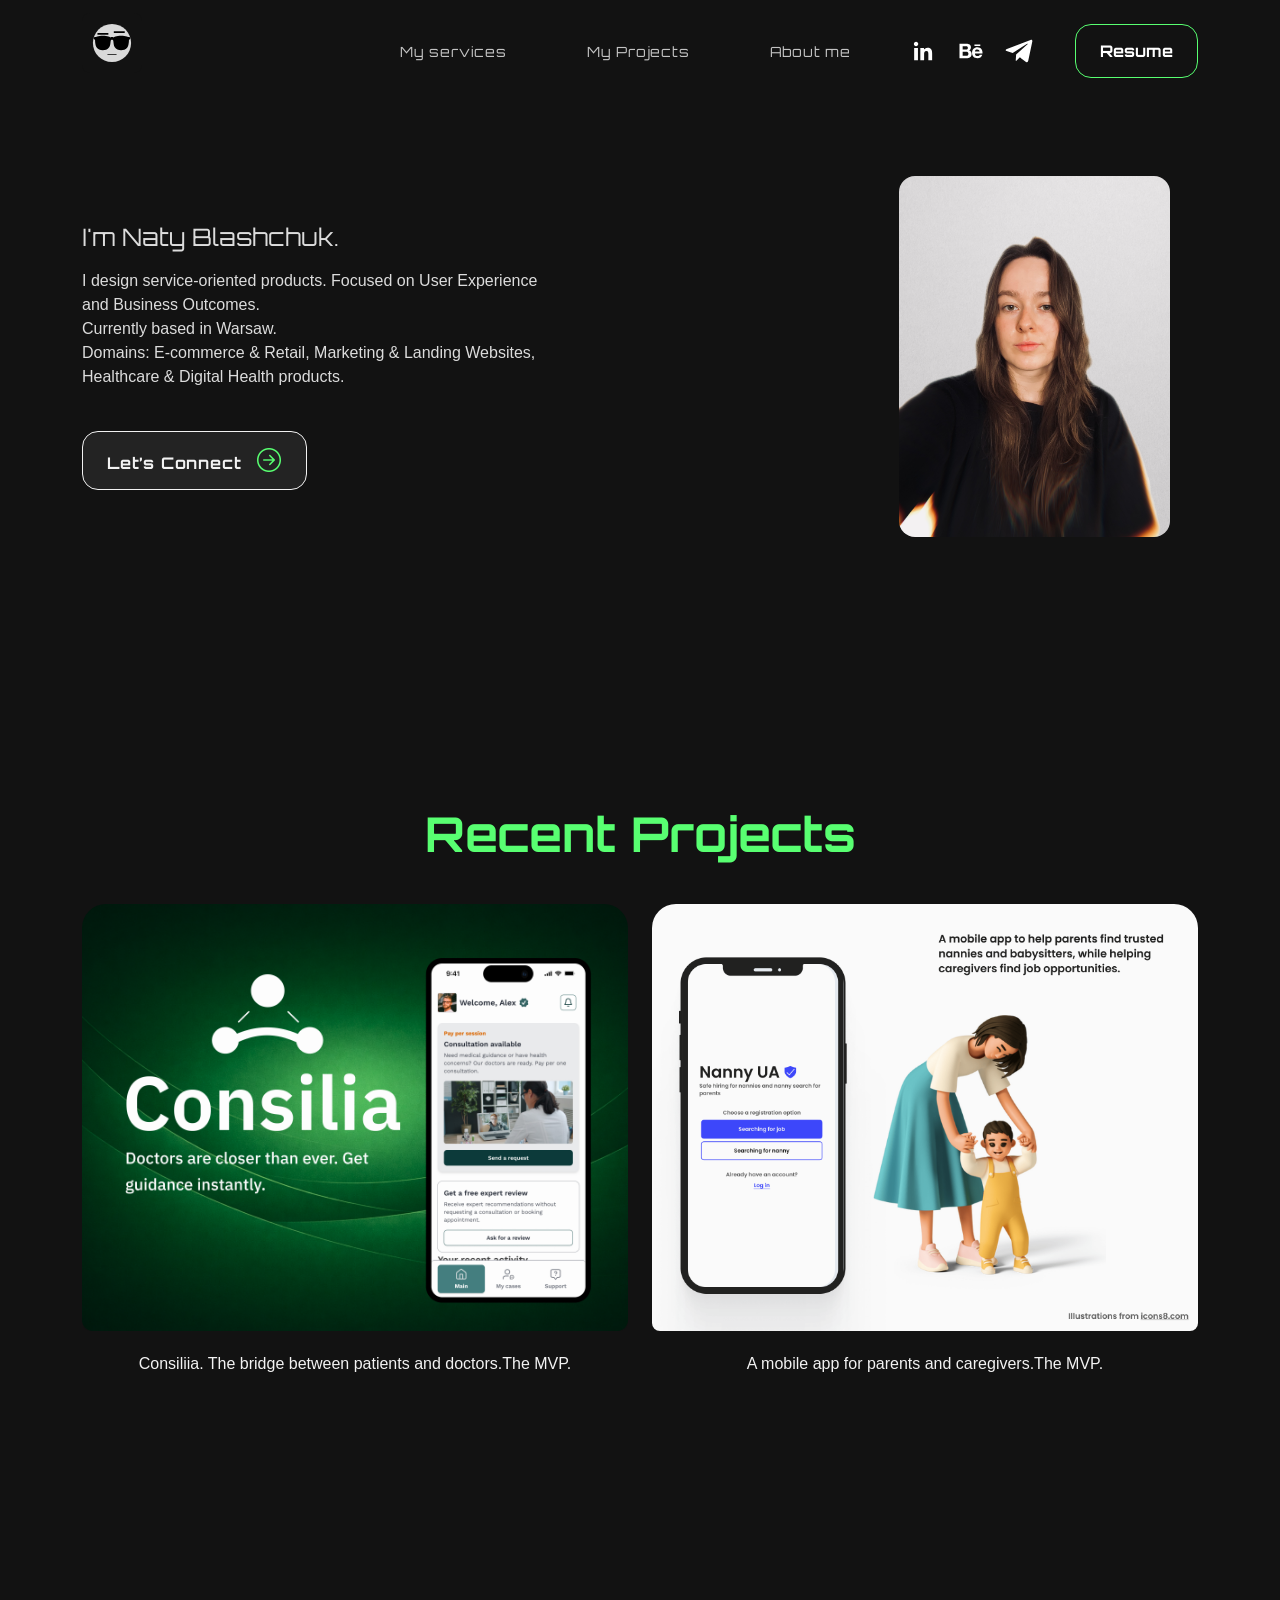
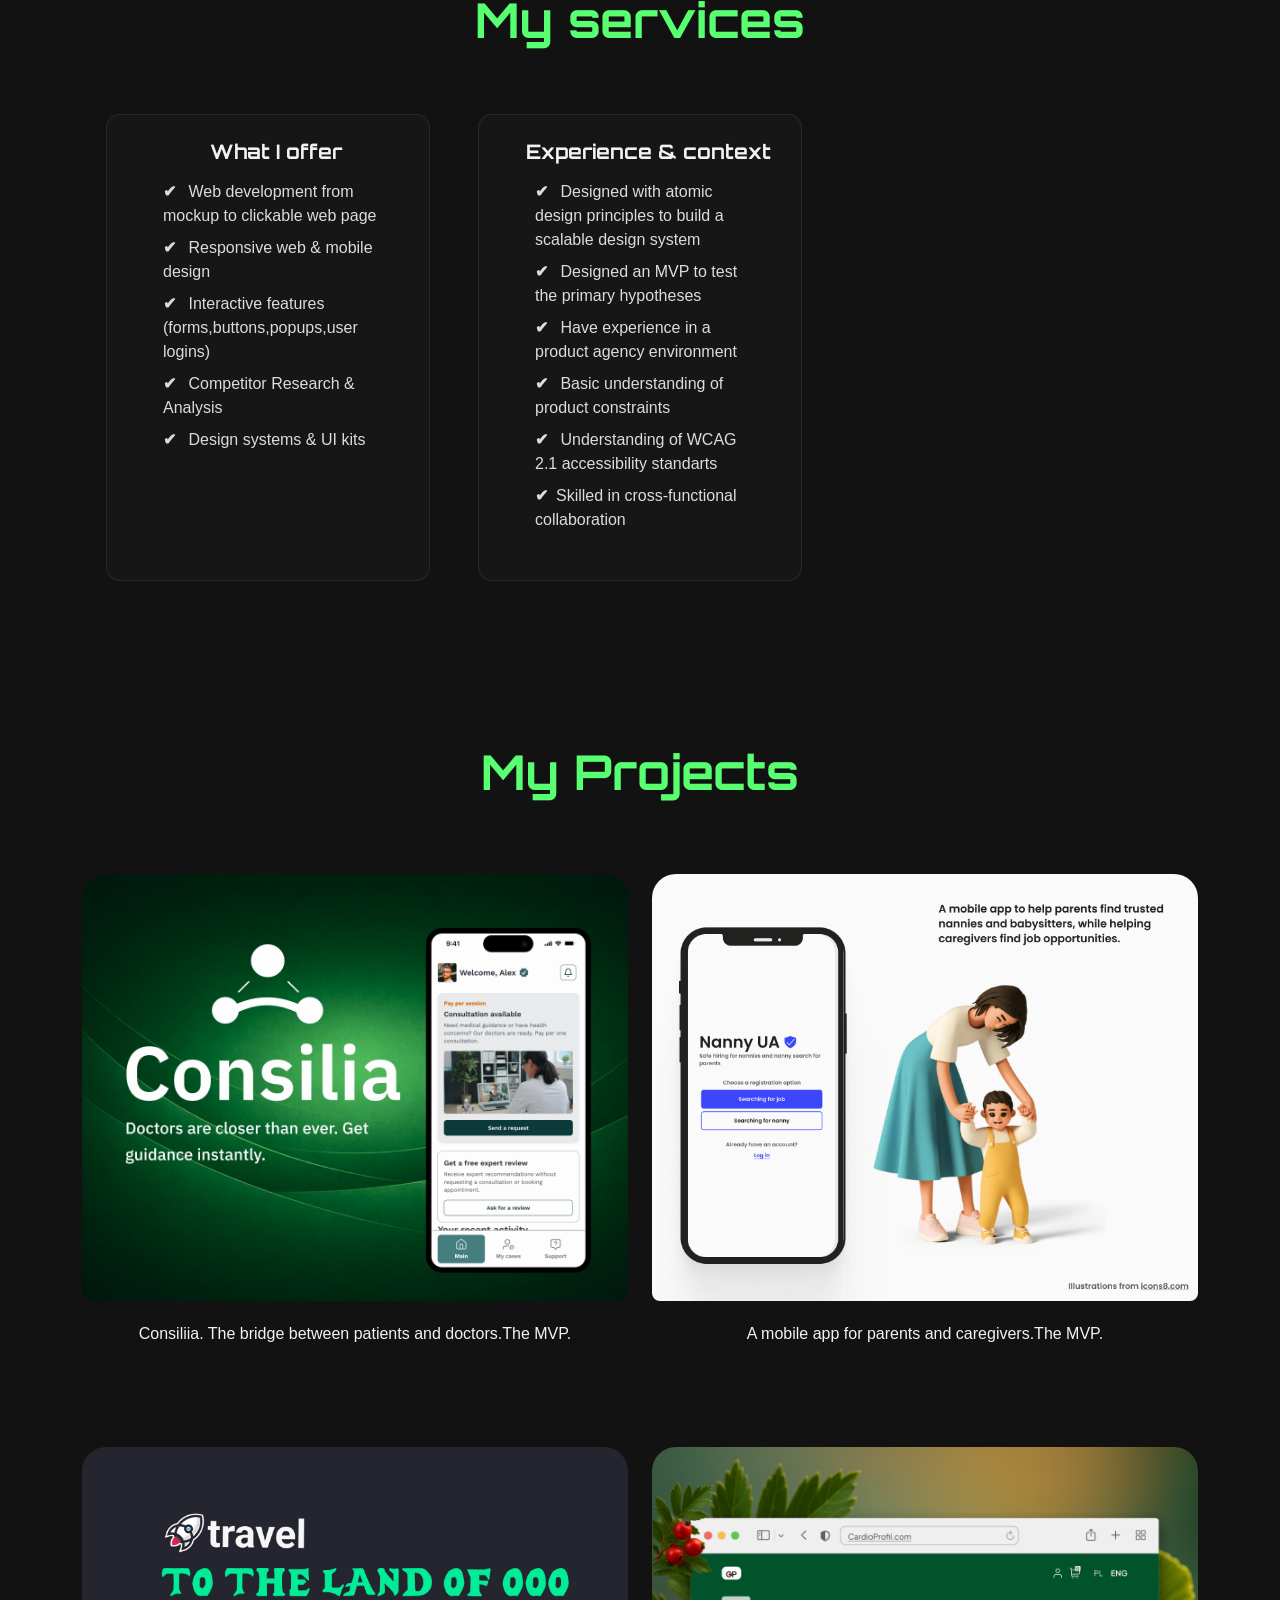
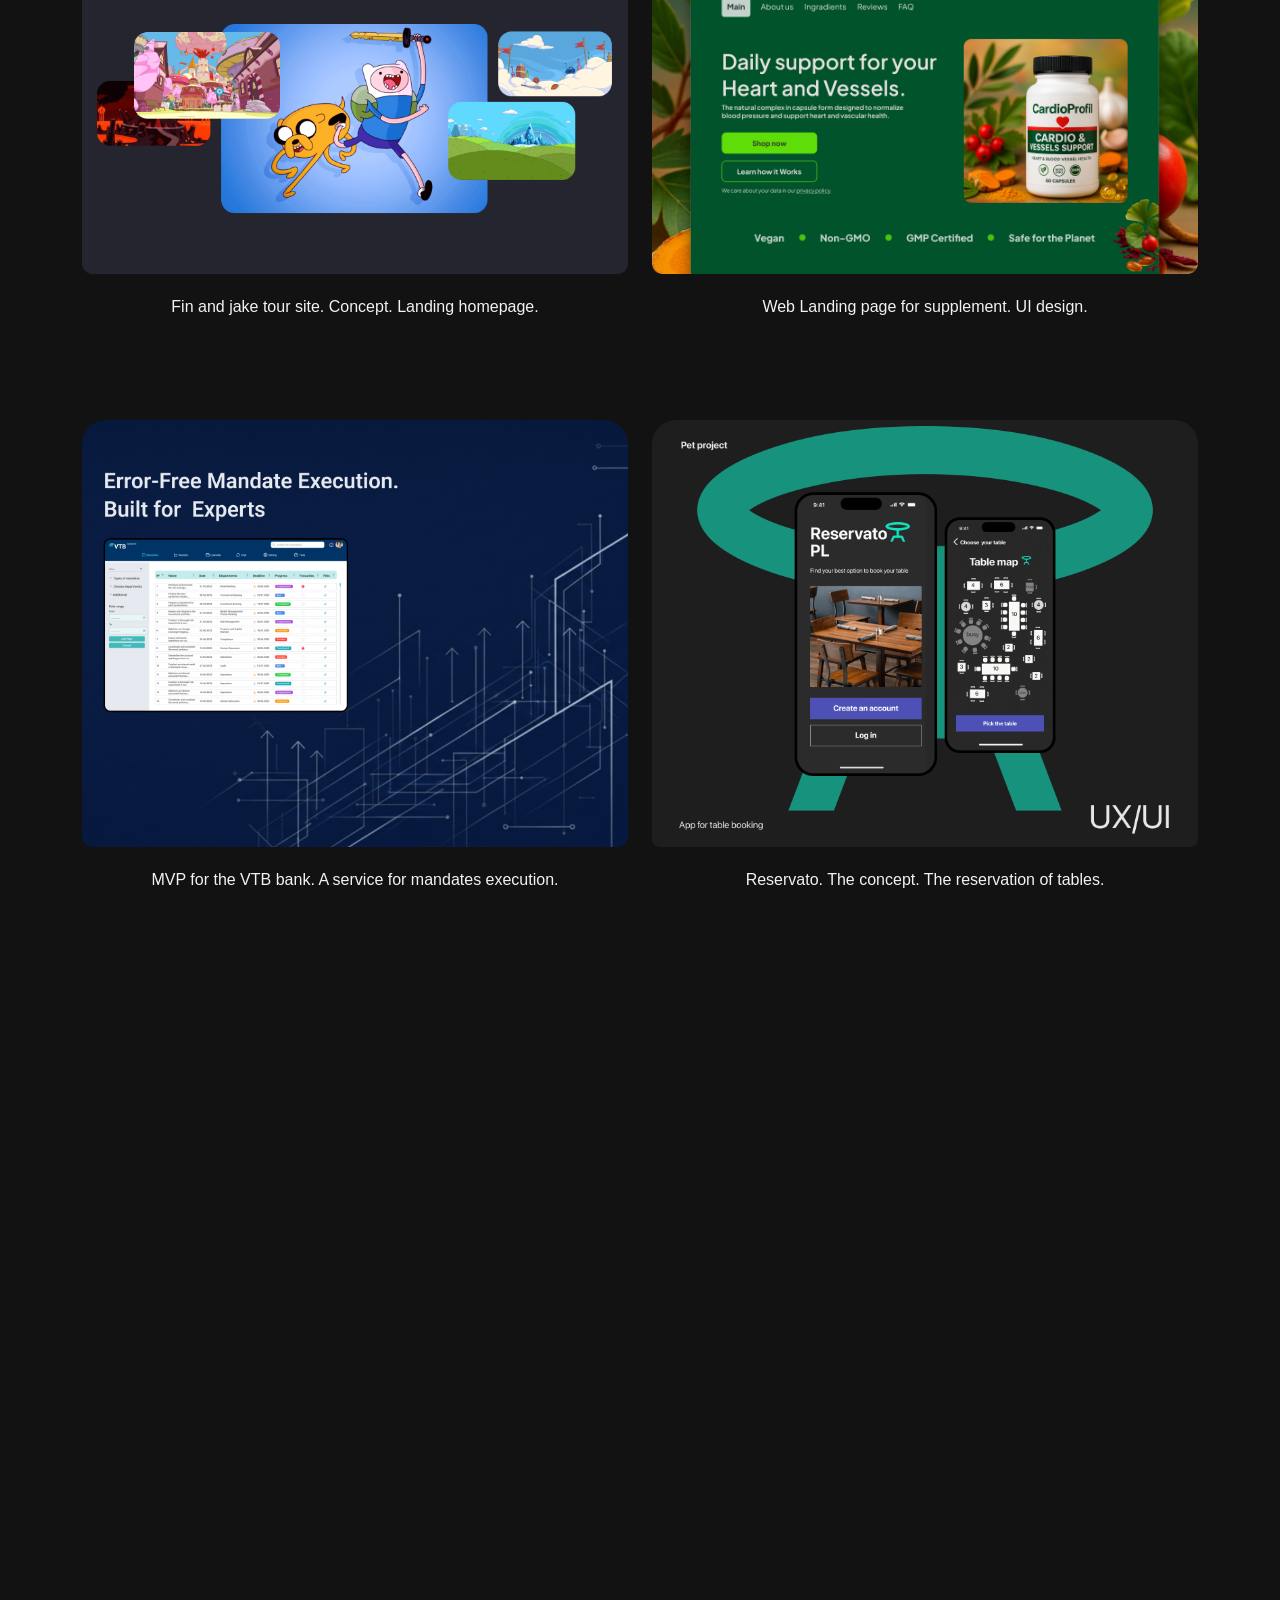
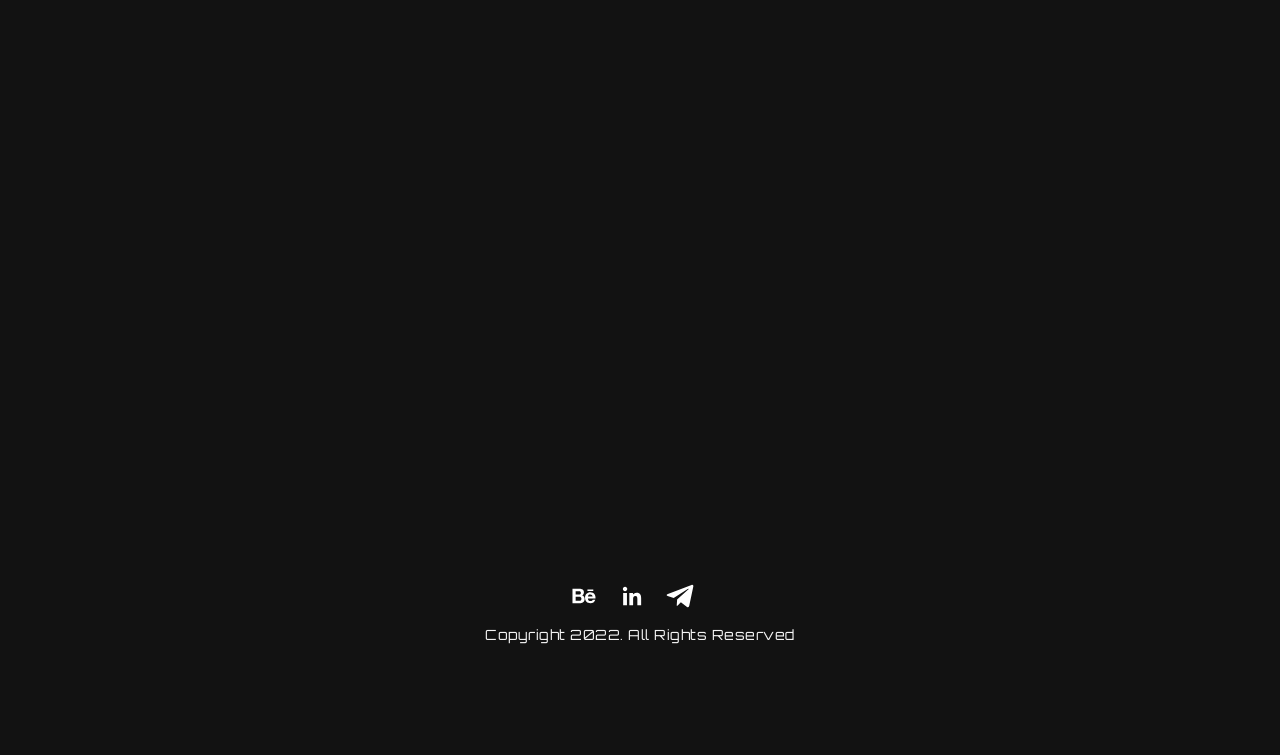
==== commit 5b3c70ea: "gram-02" ====
--- a/index.html
+++ b/index.html
@@ -245,7 +245,7 @@
                                 <div class="col-12 col-sm-12 px-4">                                                                                      
 <div class="two-column-text">
                    <p>Hi, I’m Nataliia, breaking to the mastery in the UX/UI desing. With a background in healthcare and logistics, I might bring a unique perspective to design by combining analytical thinking, adaptability, and a deep appreciation for human-centered solutions and buisness value. <br>
-                      <img src="about-02.png" alt="Image"> <br><br>I love sedign because it offers a dynamic and modern environment where I can merge various disciplines, including psychology, marketing, strategy, and development. It excites me to create intuitive and functional solutions that improve user experiences while also allowing me to continue growing and exploring new roles within the field.
+                      <img src="about-02.png" alt="Image"> <br><br>I love design because it offers a dynamic and modern environment where I can merge various disciplines, including psychology, marketing, strategy, and development. It excites me to create intuitive and functional solutions that improve user experiences while also allowing me to continue growing and exploring new roles within the field.
                                <br><br> My goal is to contribute my skills, creativity, and dedication to meaningful projects. </p>
                                <p><img src="about-05.png" alt="Image"> <br><br> <img src="about-03.png" alt="Image">  </p>
                         
--- a/responsive.css
+++ b/responsive.css
@@ -375,7 +375,7 @@
 
 }
   .proj-recent h1 {
-font-size: 24px;
+font-size: 32px;
 
 }
 
@@ -406,6 +406,9 @@
     .project h1{
         margin-top: 32px;
     } 
+    .contact h1{
+        font-size: 32px;
+    }
     
 .values-prop h1 {
     margin-top: 32px;
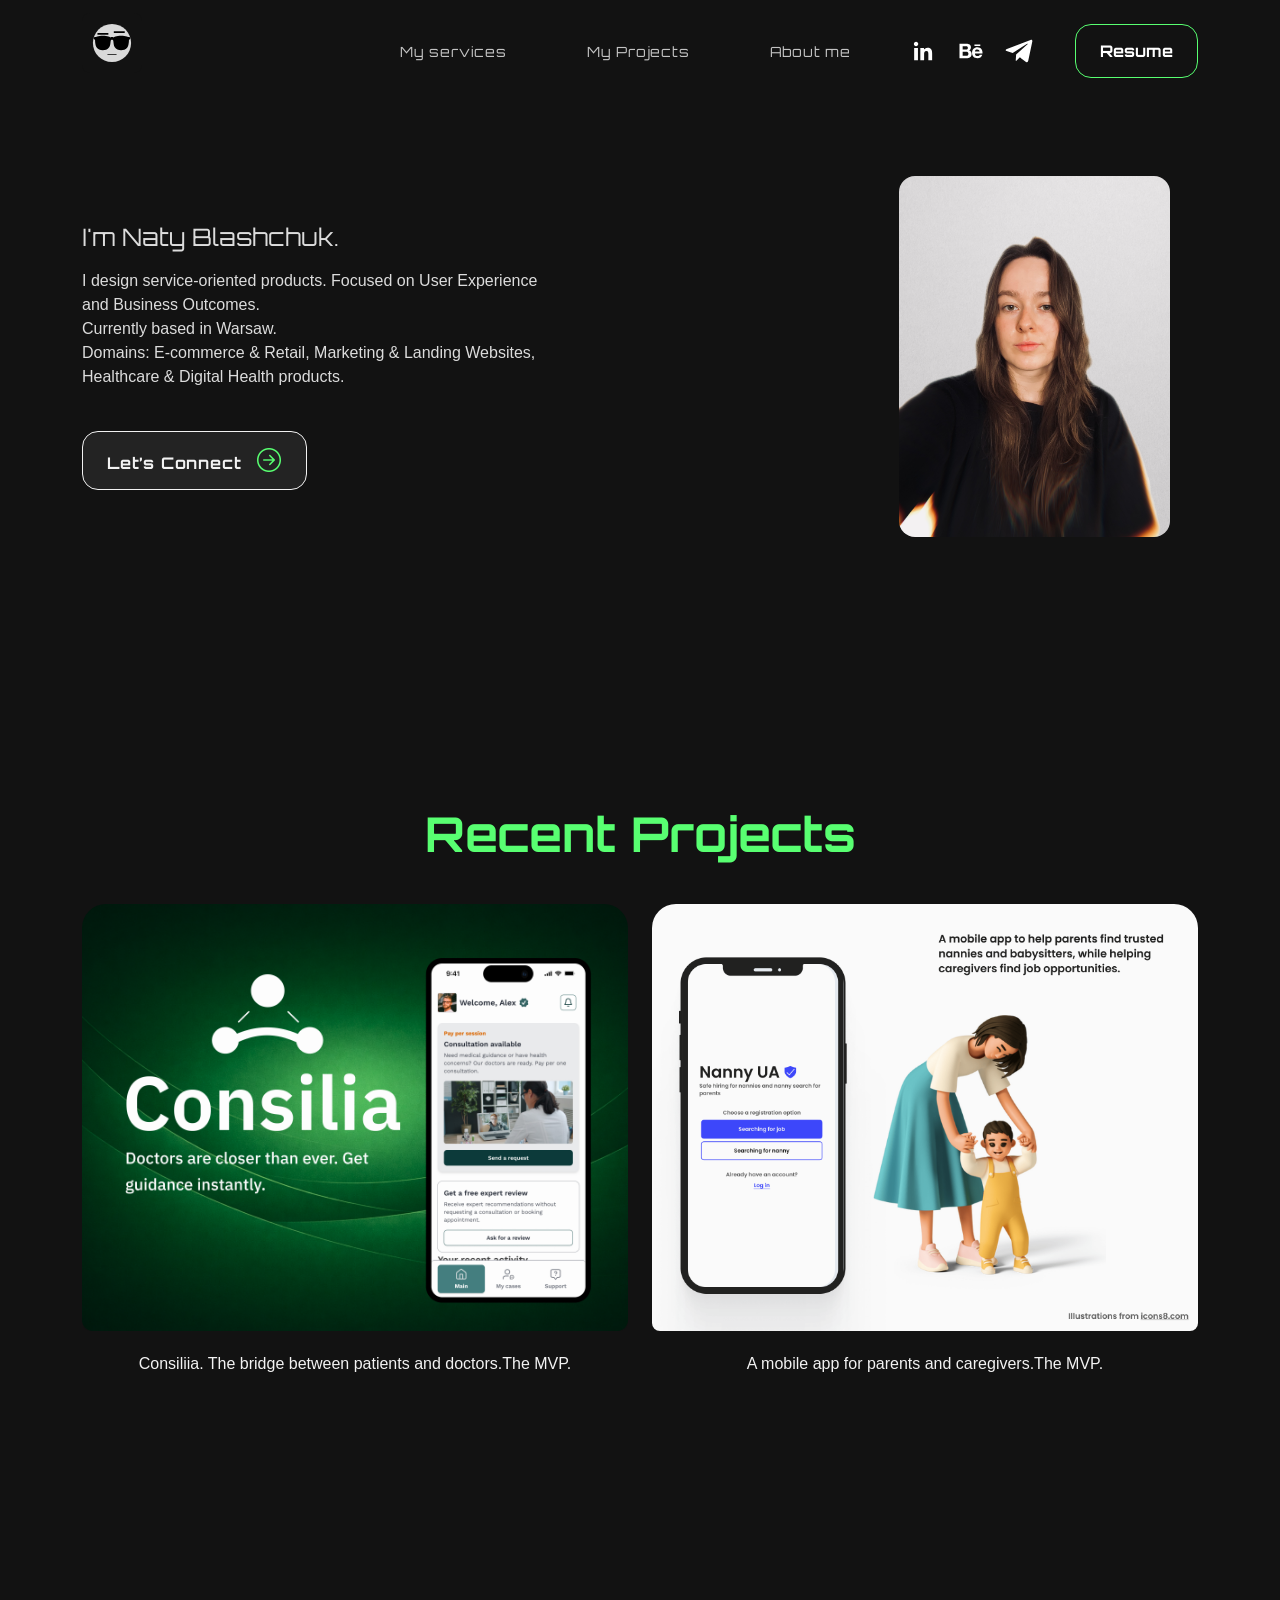
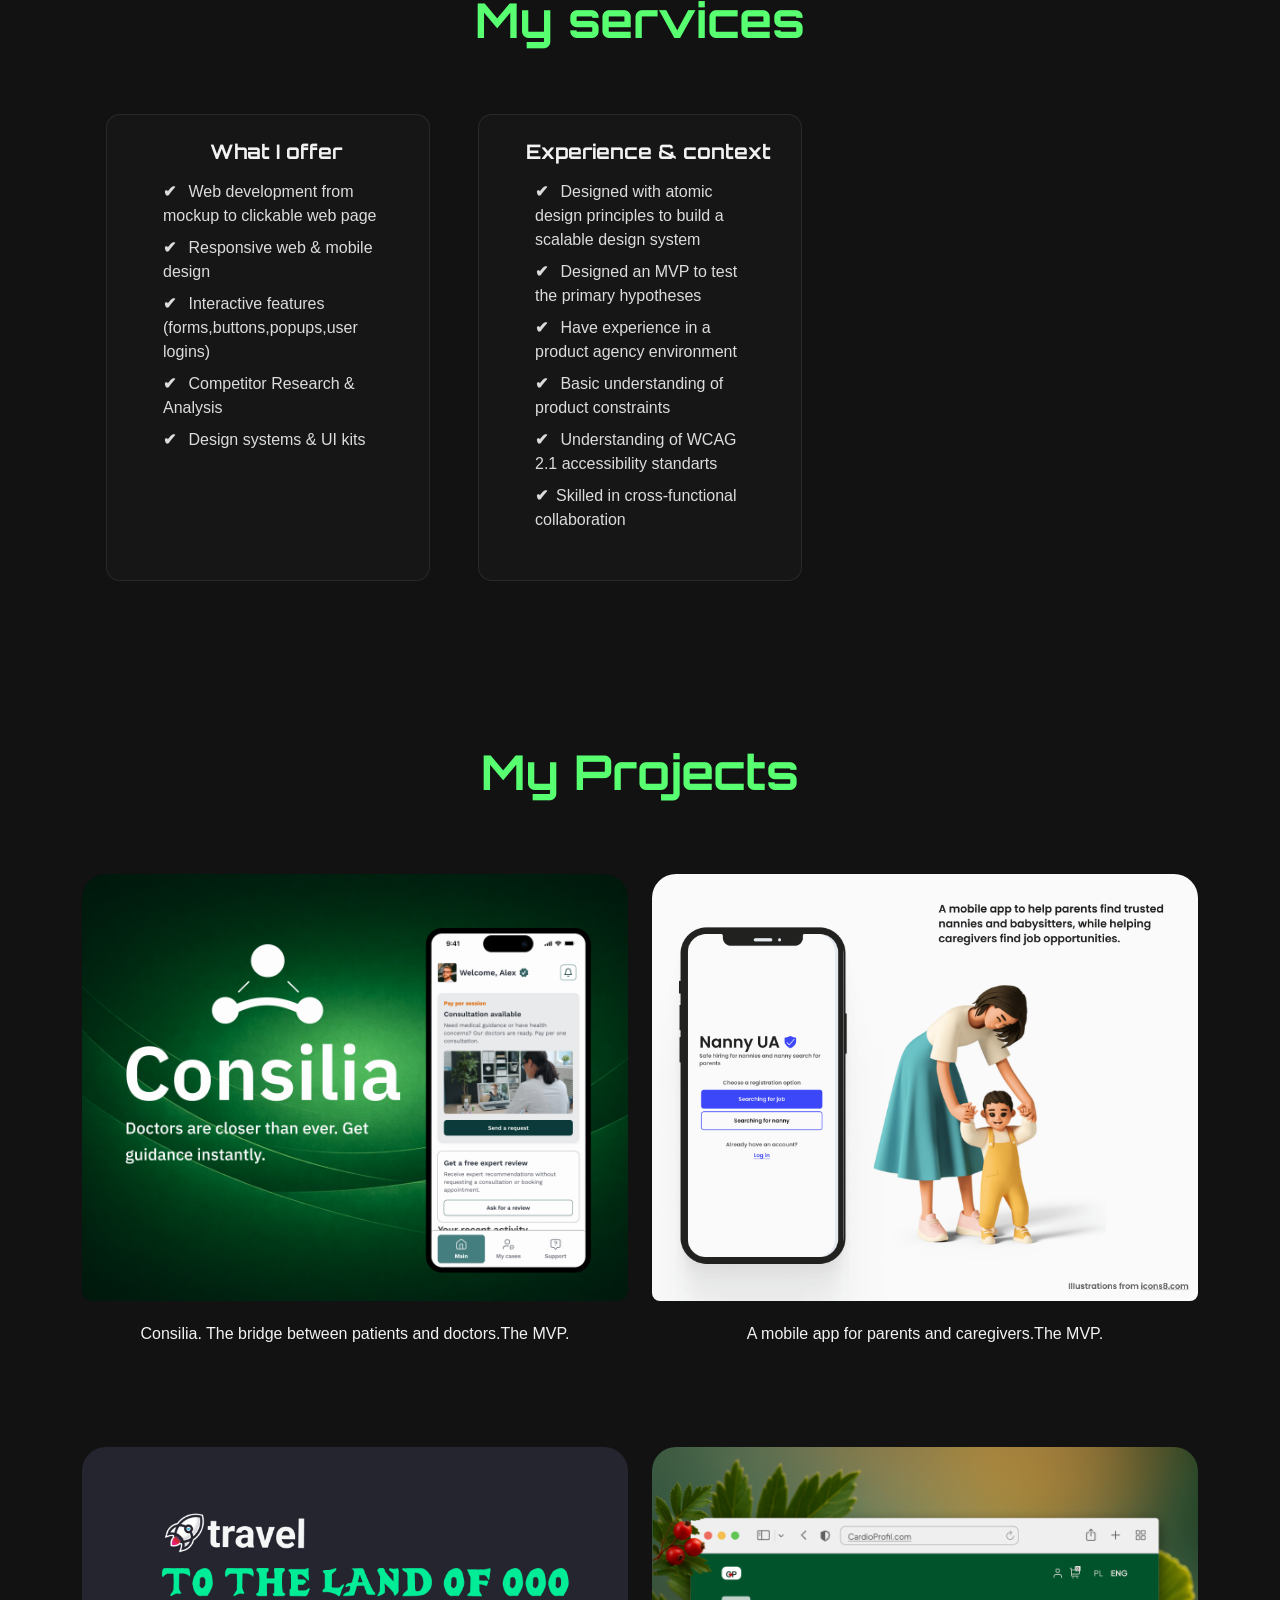
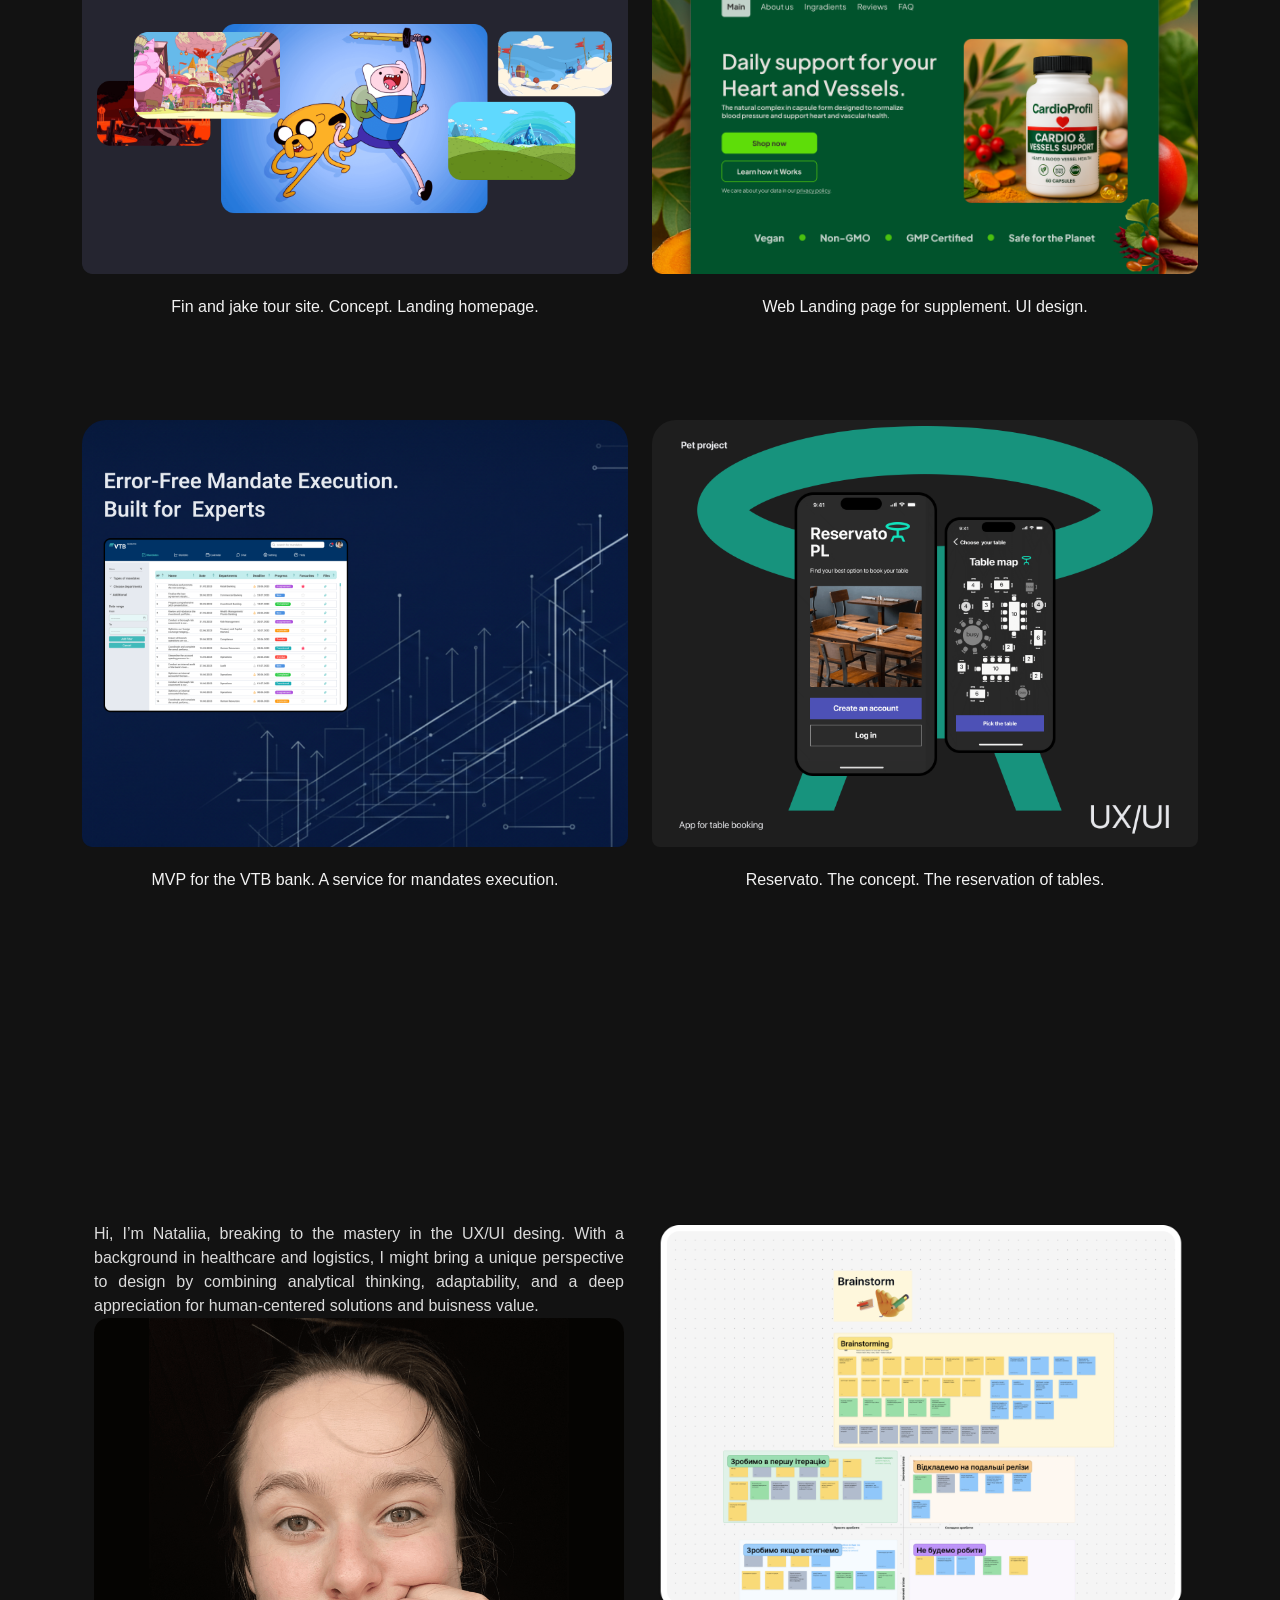
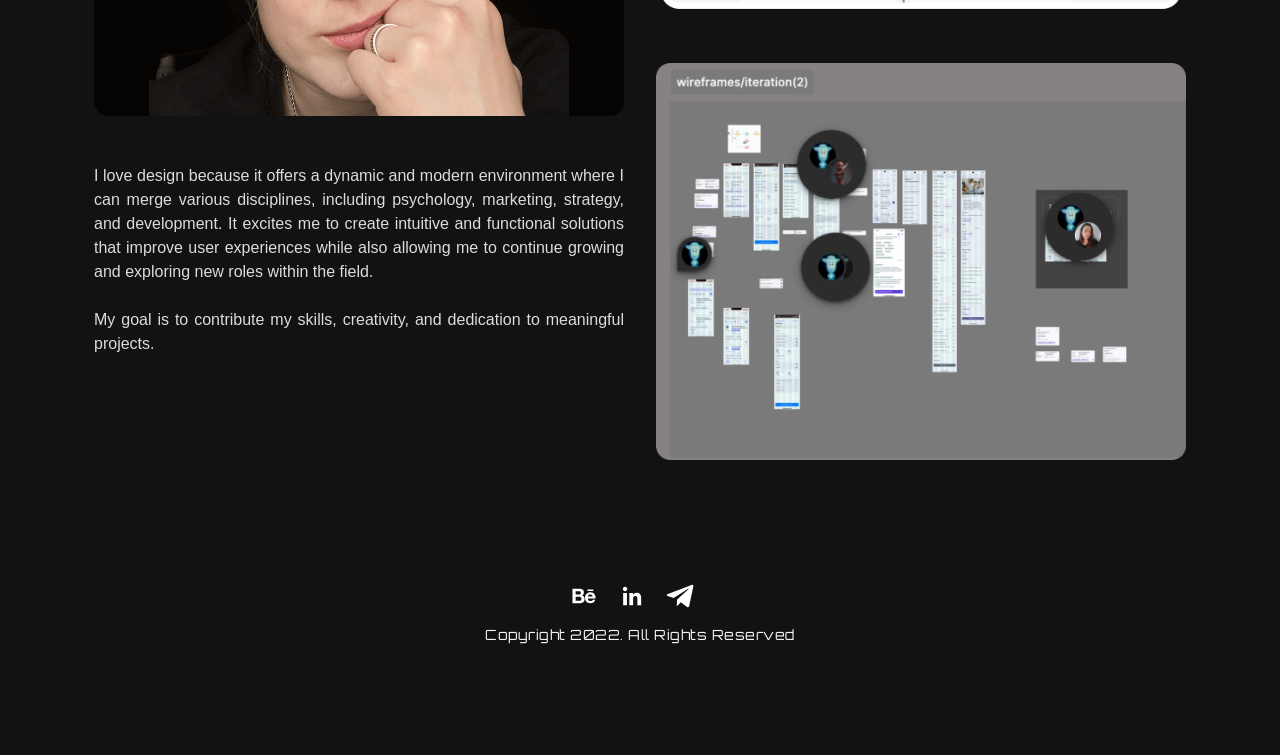
==== commit 117e50eb: "77" ====
--- a/index.html
+++ b/index.html
@@ -161,7 +161,7 @@
                                         
                                          <div class="proj-imgbx">
                                             <img src="preview-consilia.png" alt ="Image">
-                                         <br> <br> <h6>Consiliia. The bridge between patients and doctors.The MVP.</h6><br><br>
+                                         <br> <br> <h6>Consilia. The bridge between patients and doctors.The MVP.</h6><br><br>
                                             <div class="proj-txtx">
                                              <button><a href="https://www.behance.net/gallery/243395623/Consilia-Patience-experience-The-MVP-concept" target="_blank"> Go to the project</a></button>
 
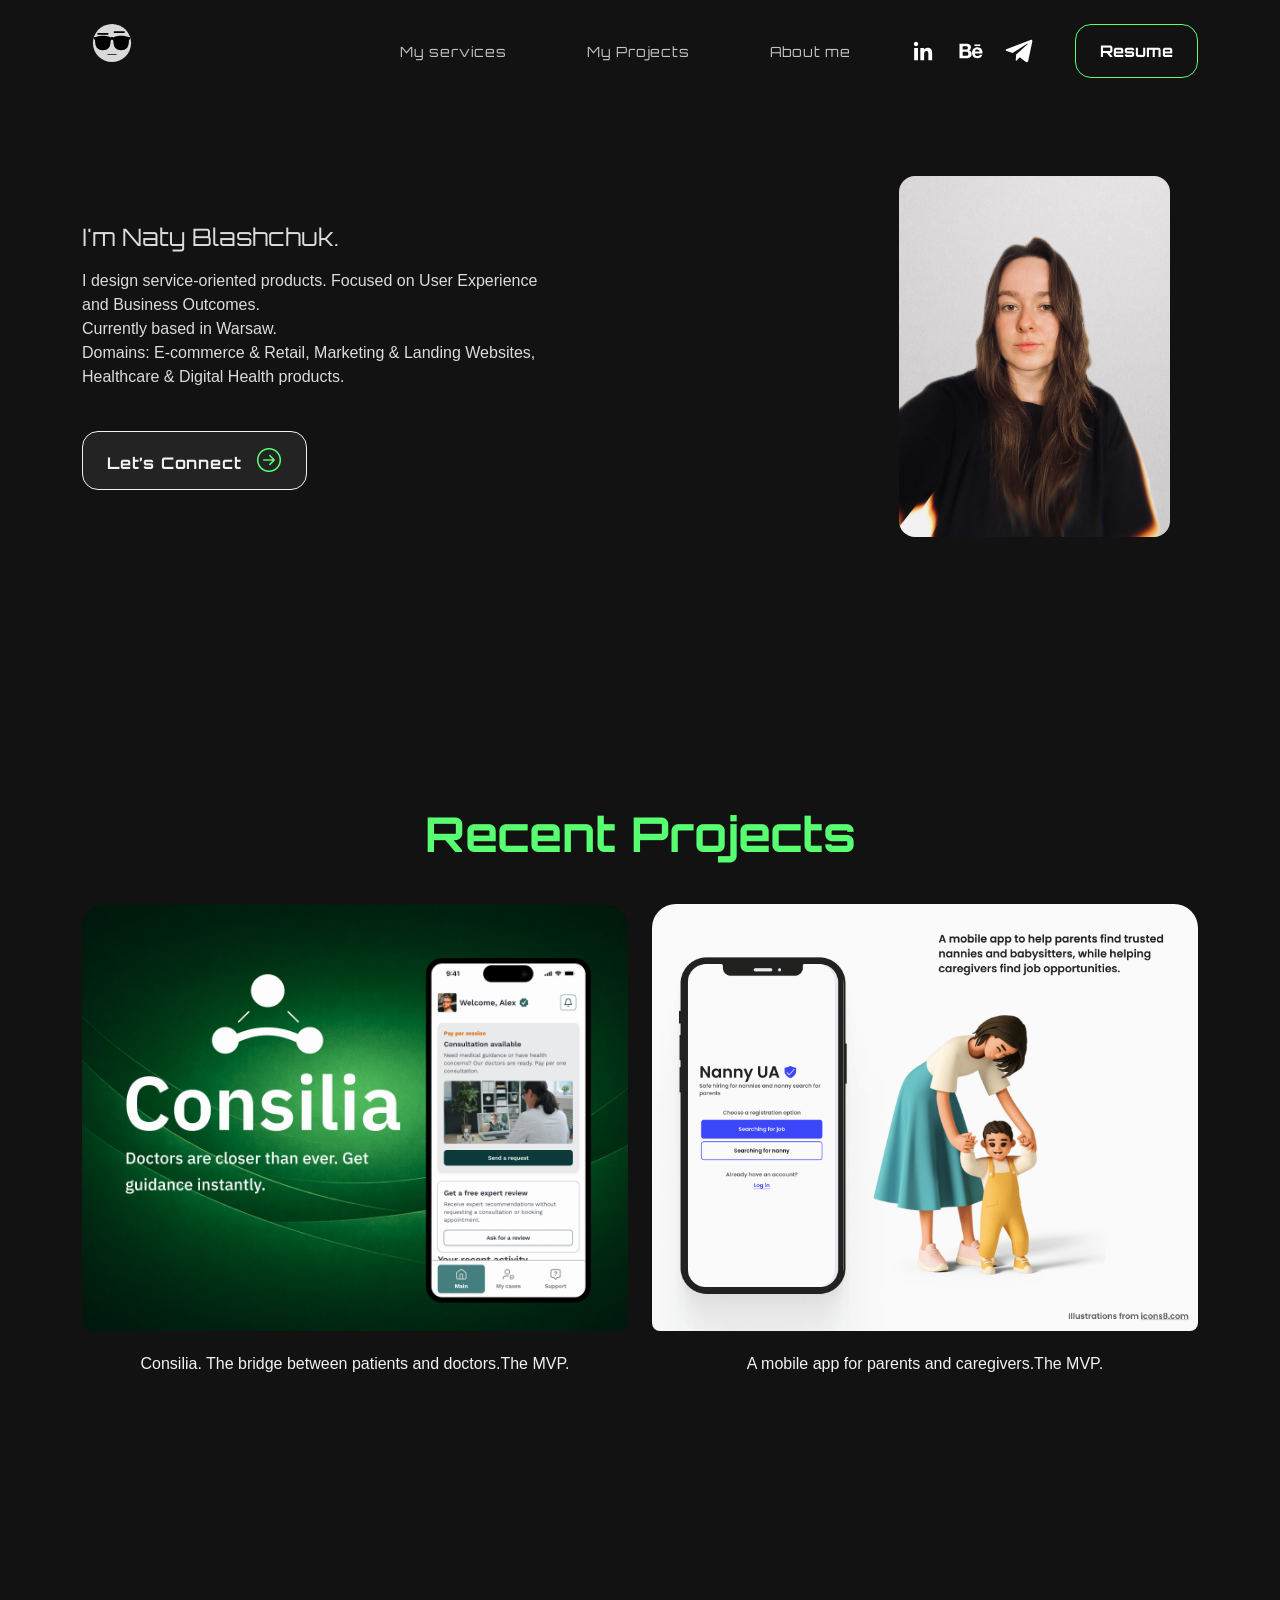
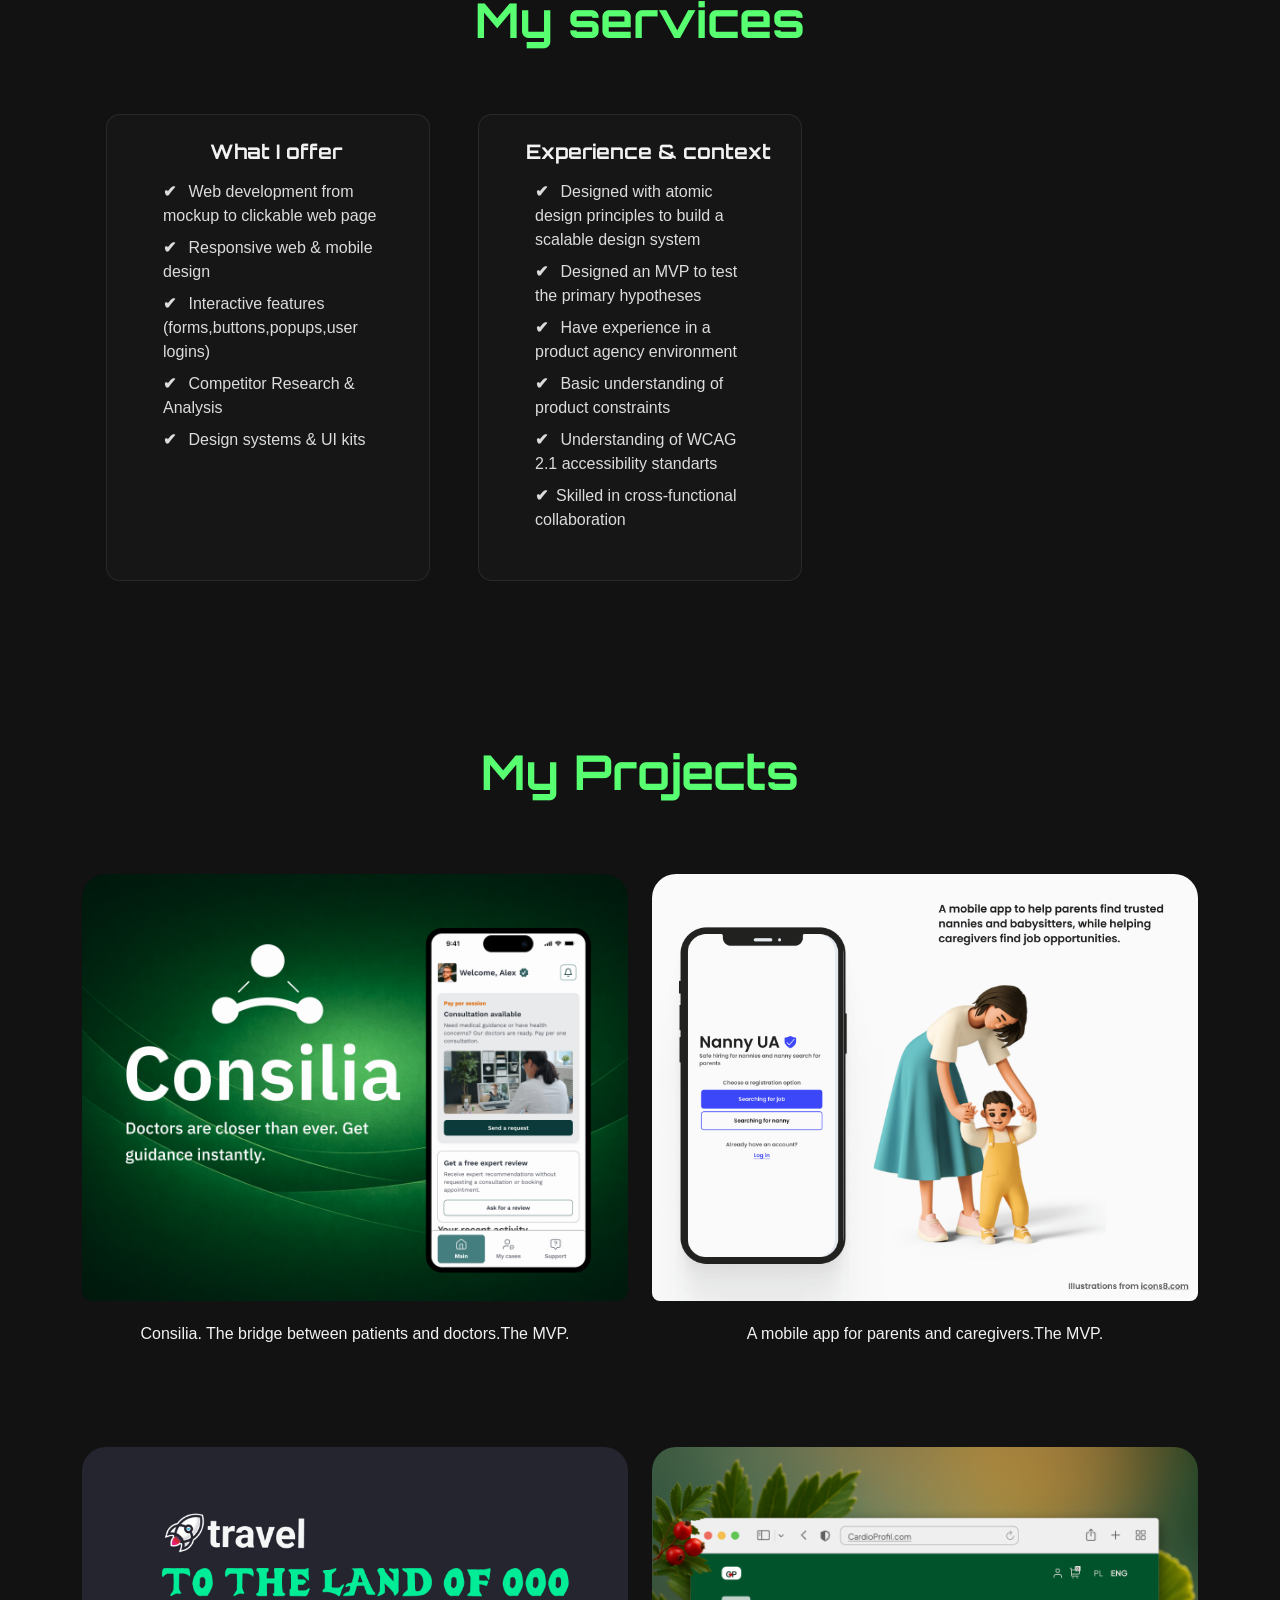
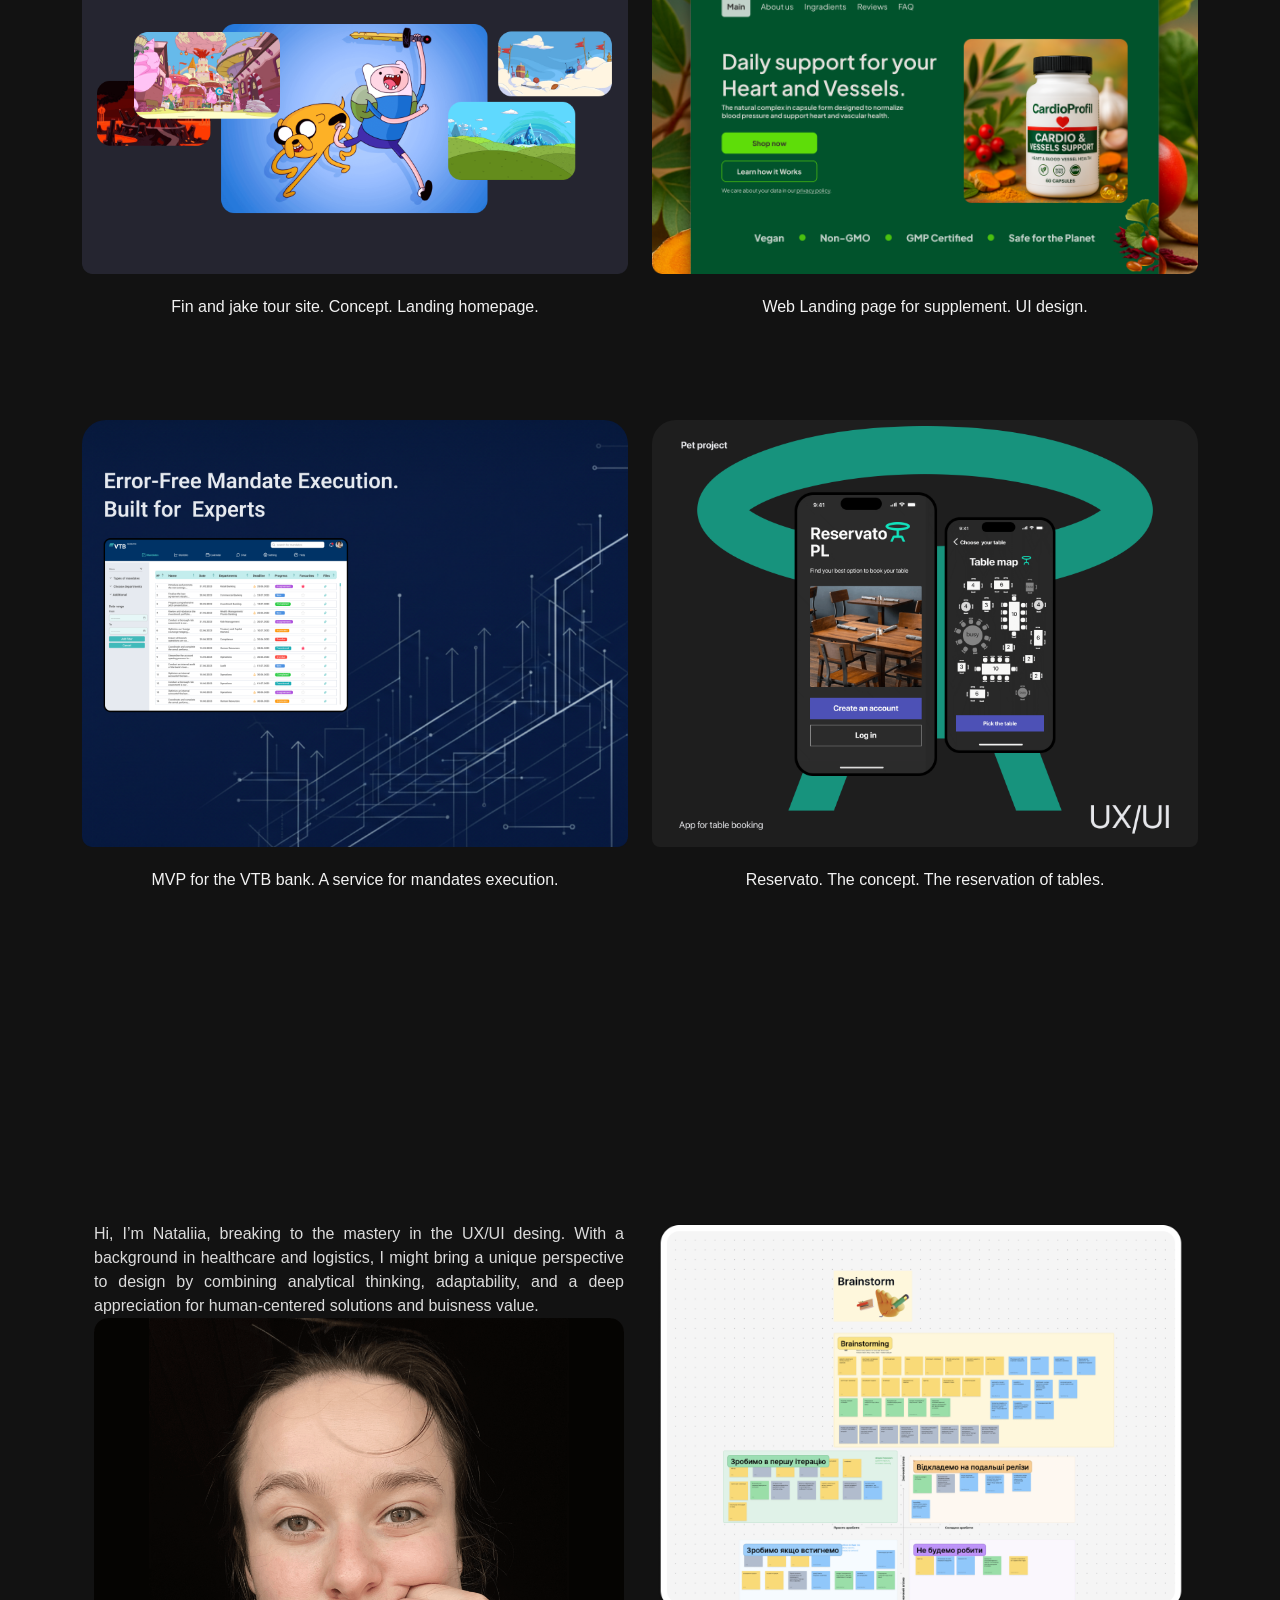
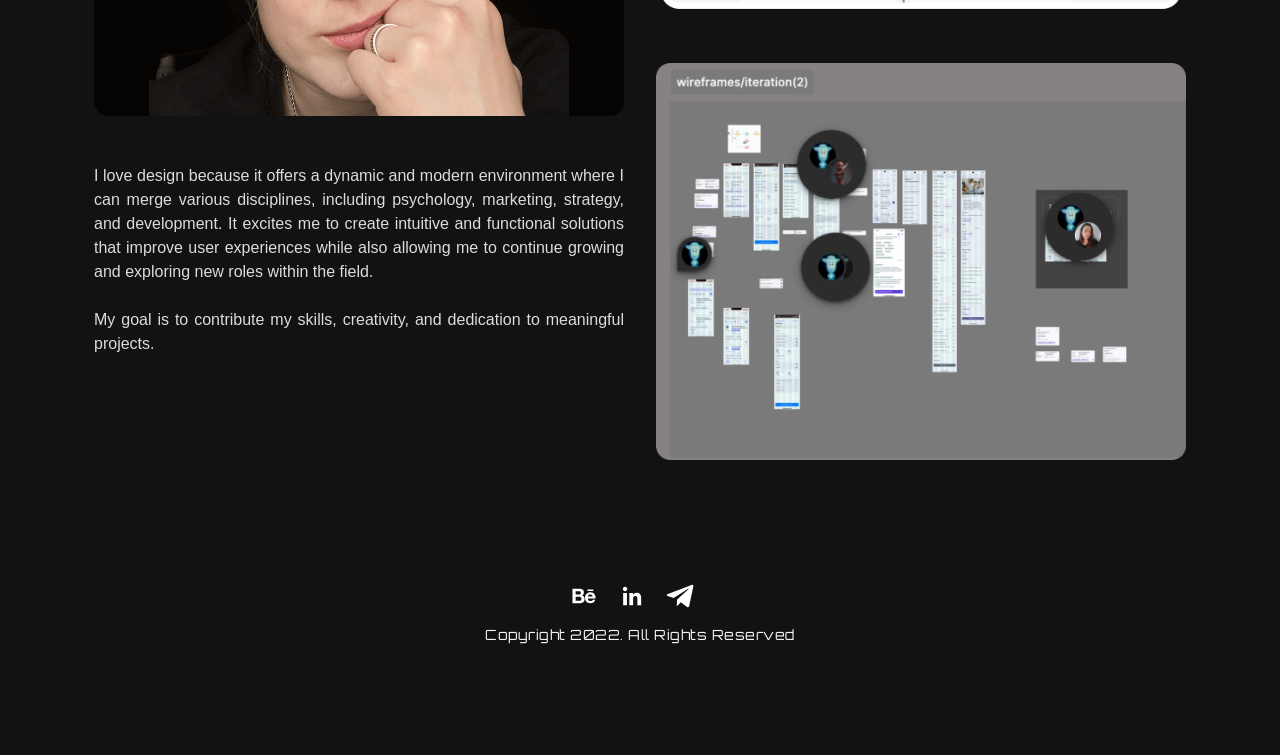
==== commit ffc37370: "grsa" ====
--- a/index.html
+++ b/index.html
@@ -88,7 +88,7 @@
                                       <div class="col-12 col-sm-8 col-md-6">
                                          <div class="proj-imgbx">
                                               <img src="preview-consilia.png" alt ="Image">
-                                               <br><br> <h6>Consiliia. The bridge between patients and doctors.The MVP.</h6><br><br>
+                                               <br><br> <h6>Consilia. The bridge between patients and doctors.The MVP.</h6><br><br>
                                             <div class="proj-txtx">
                                              <button><a href="https://www.behance.net/gallery/243395623/Consilia-Patience-experience-The-MVP-concept" target="_blank"> Go to the project</a></button>
 
